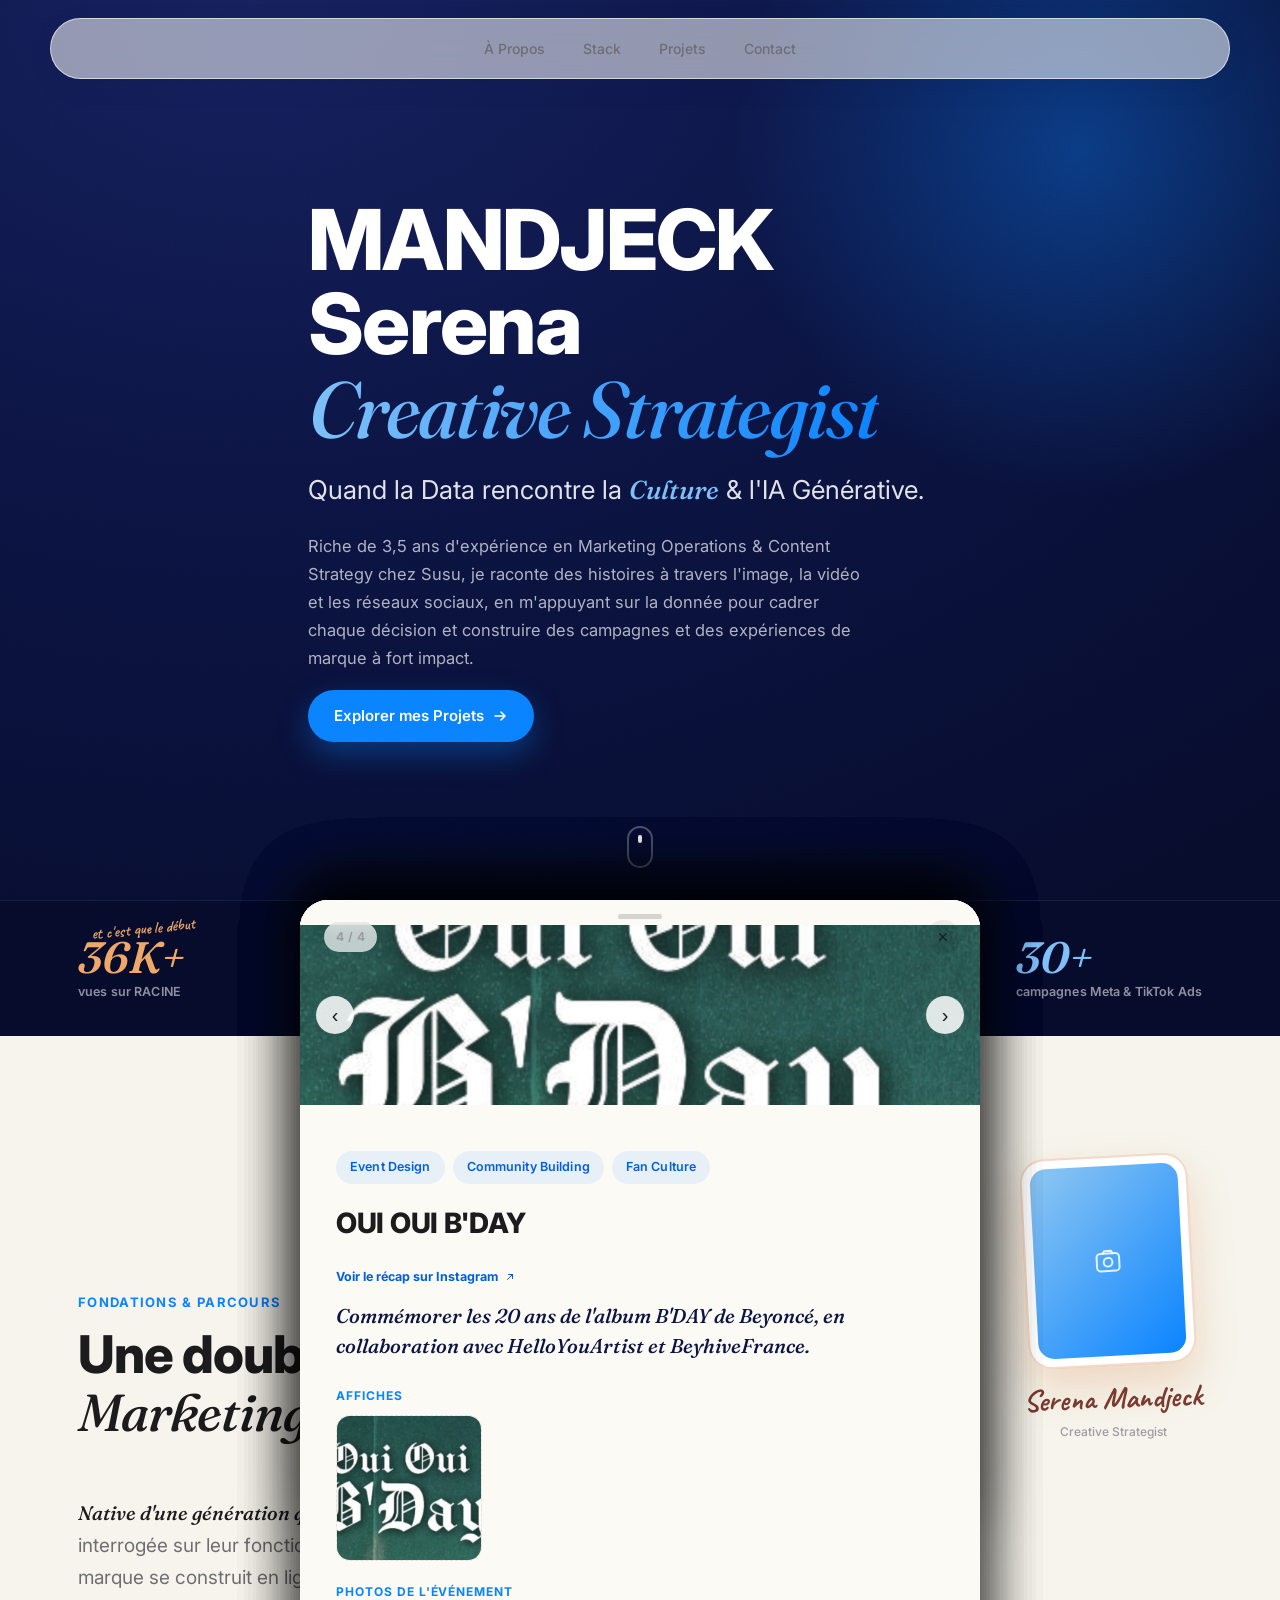
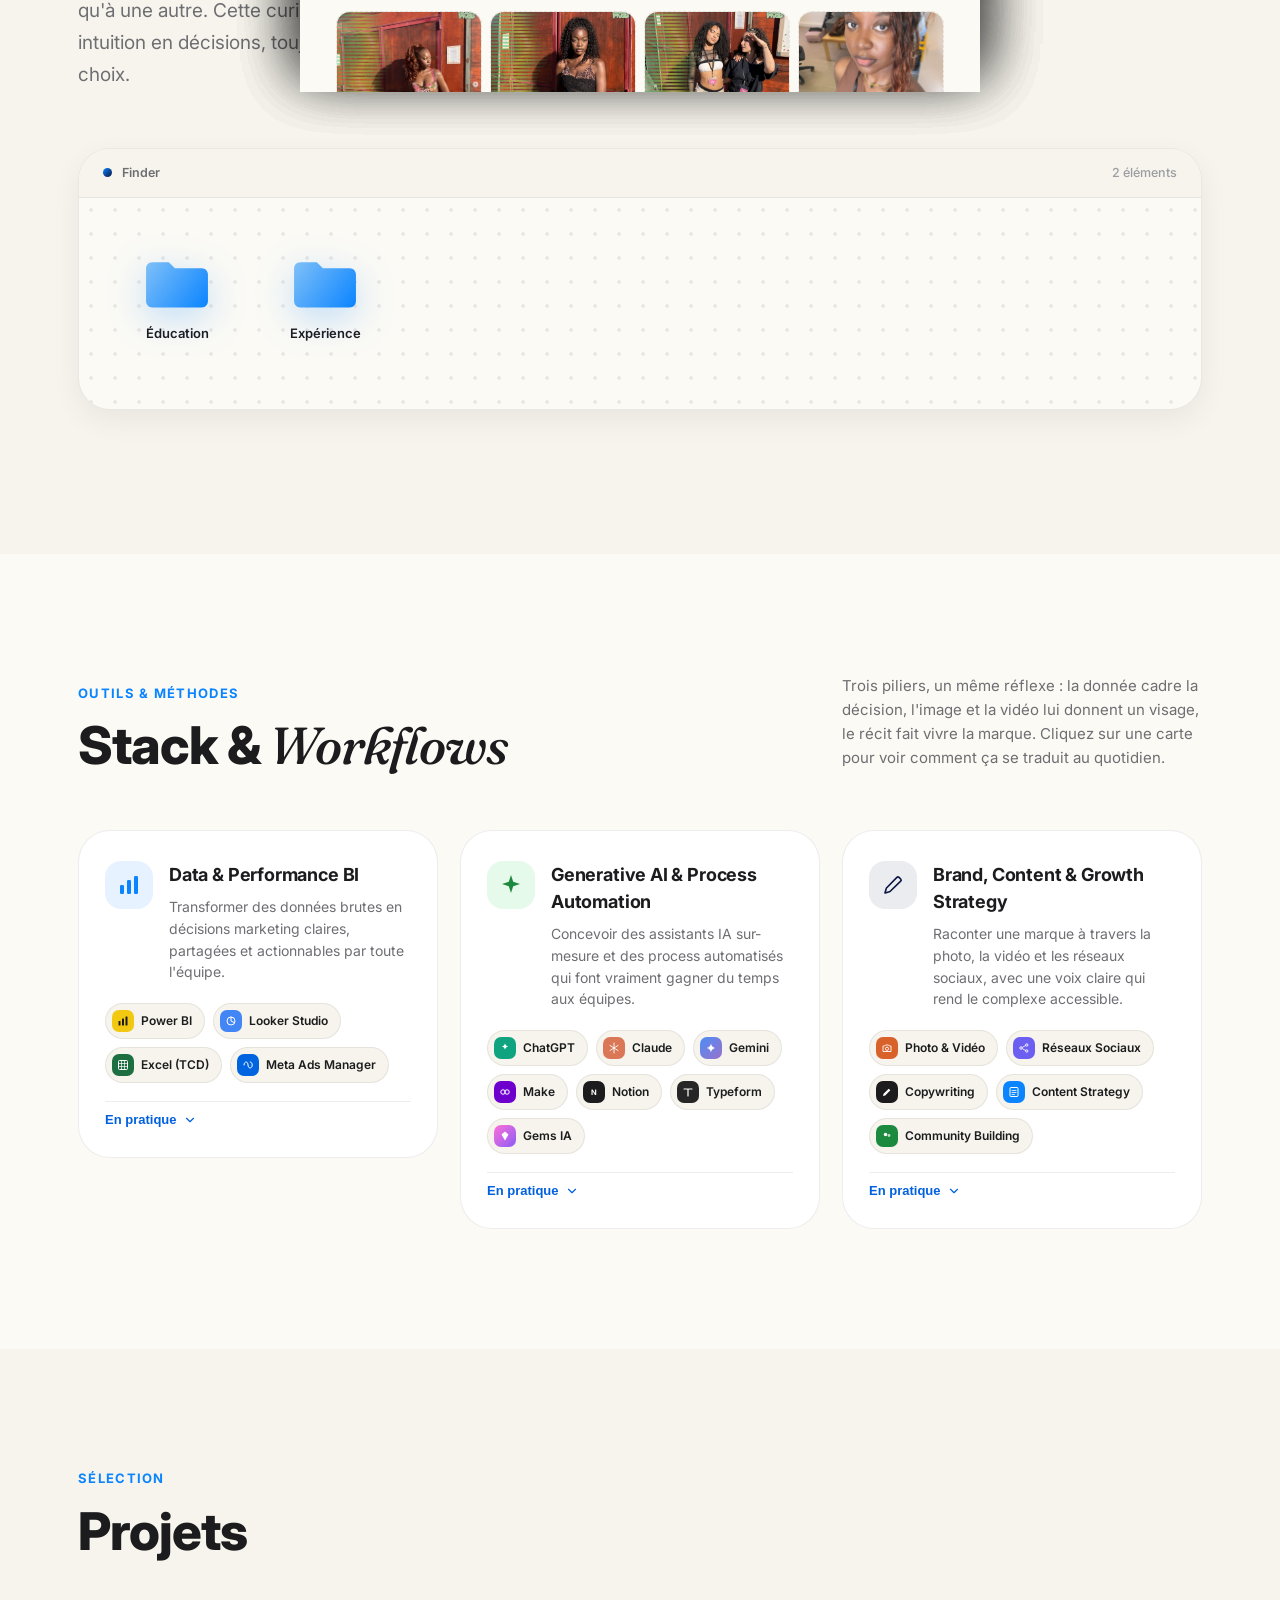
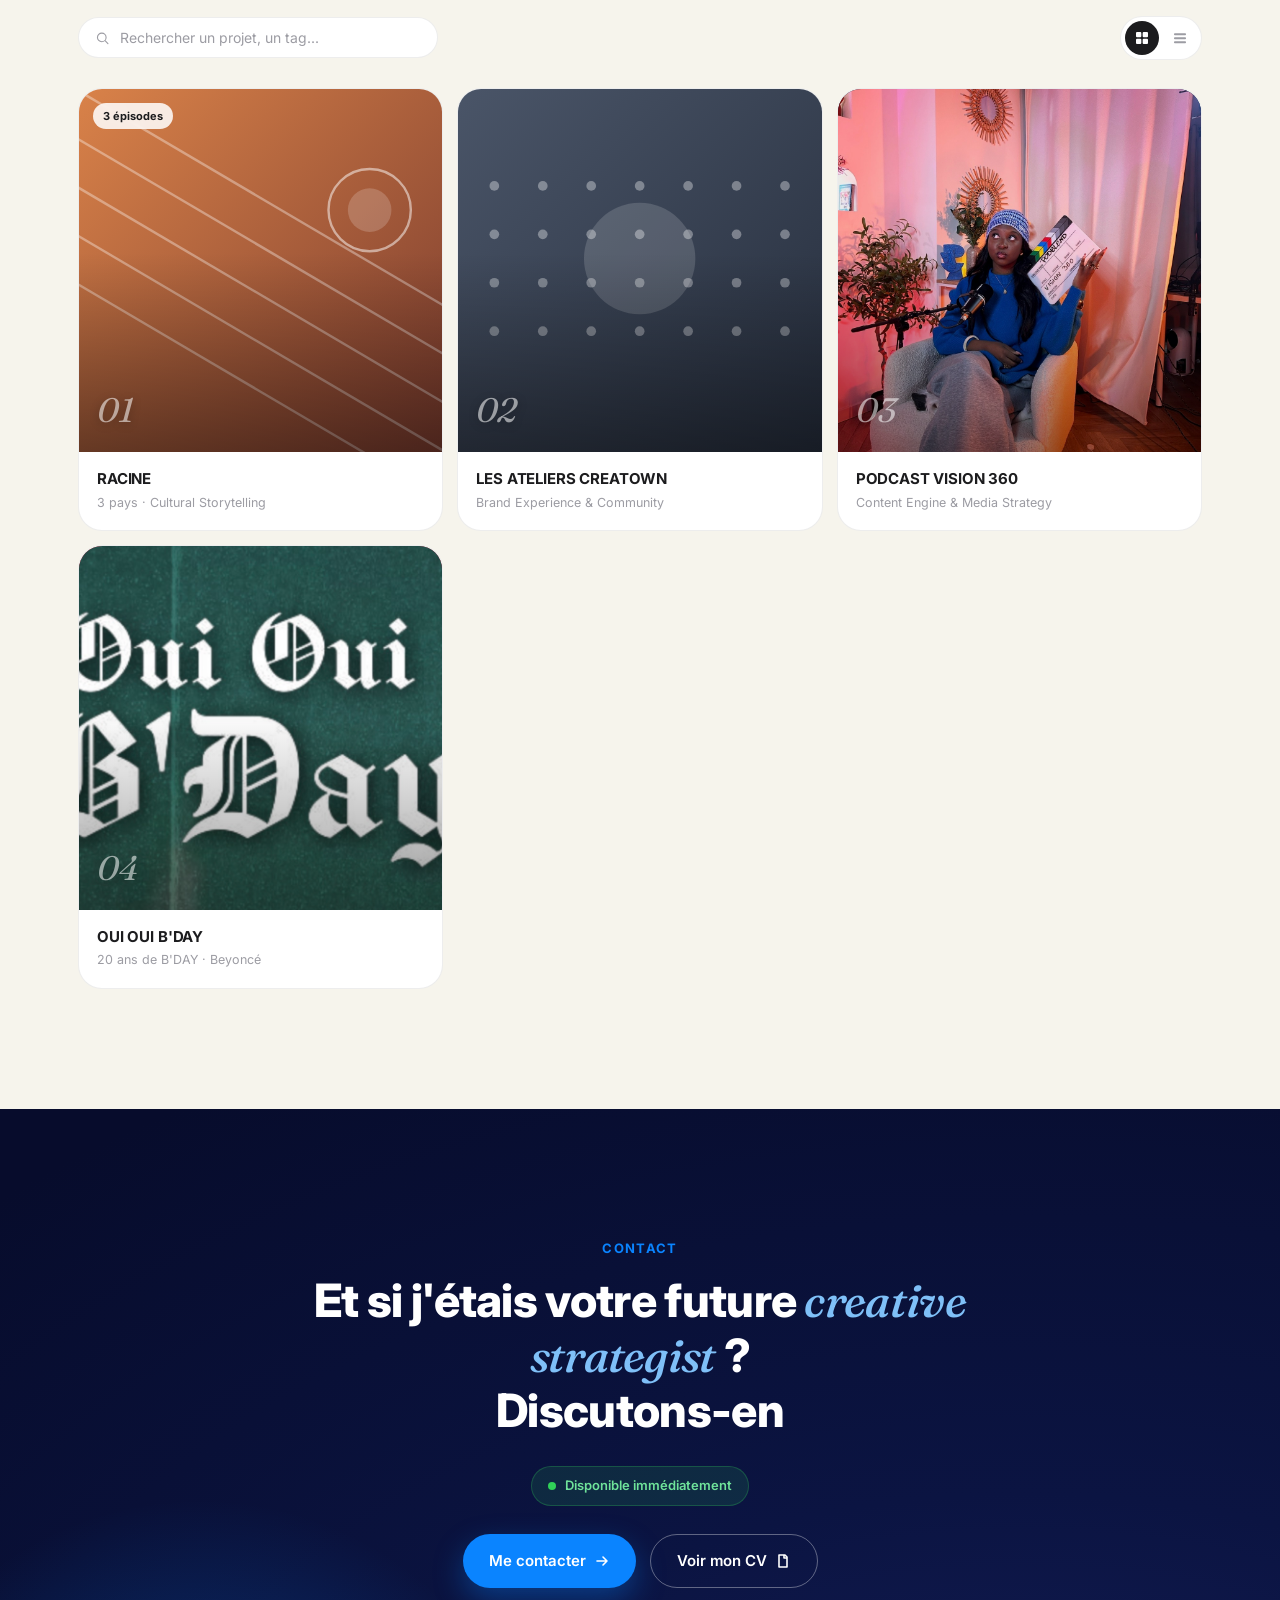
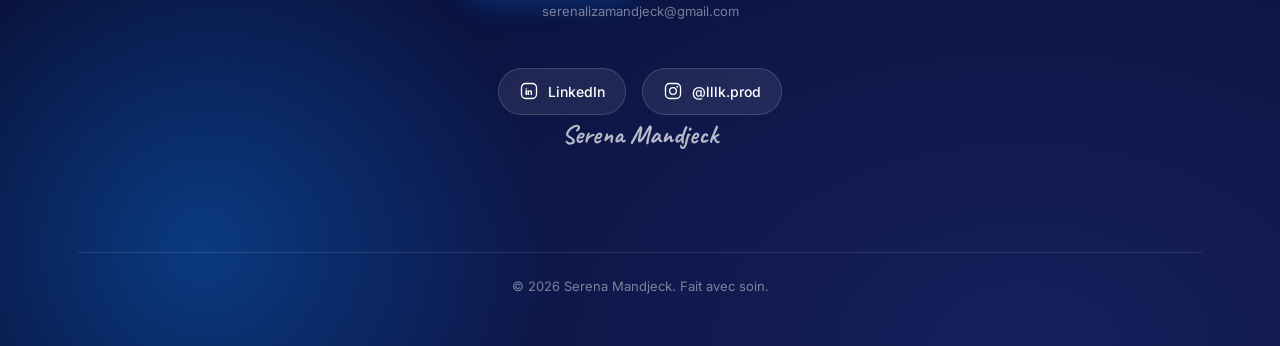
==== index.html @ 6d216f07 "Initial commit: portfolio site (Serena Mandjeck — Creative Strategist)" ====
<!DOCTYPE html>
<html lang="fr">
<head>
<meta charset="UTF-8">
<meta name="viewport" content="width=device-width, initial-scale=1.0">
<title>Serena Mandjeck — Creative Strategist | Portfolio</title>
<meta name="description" content="Serena Mandjeck, Creative Strategist — Where Data Meets Culture &amp; Generative AI. Marketing Operations, Content Strategy, BI &amp; workflows IA.">
<link rel="icon" href="data:image/svg+xml,%3Csvg xmlns='http://www.w3.org/2000/svg' viewBox='0 0 100 100'%3E%3Crect width='100' height='100' rx='28' fill='%230A84FF'/%3E%3Cpath d='M50 22l7 21 21 7-21 7-7 21-7-21-21-7 21-7z' fill='white'/%3E%3C/svg%3E">
<link rel="preconnect" href="https://fonts.googleapis.com">
<link rel="preconnect" href="https://fonts.gstatic.com" crossorigin>
<link href="https://fonts.googleapis.com/css2?family=Fraunces:ital,opsz,wght@0,9..144,400;0,9..144,500;0,9..144,600;1,9..144,400;1,9..144,500&family=Inter:wght@400;500;600;700;800;900&family=Caveat:wght@500;600;700&display=swap" rel="stylesheet">
<link rel="stylesheet" href="css/style.css?v=13">
</head>
<body>

<!-- ================= NAVBAR ================= -->
<header class="navbar" id="navbar">
  <div class="navbar-inner container">
    <nav class="navbar-links" aria-label="Navigation principale">
      <a href="#a-propos" class="nav-link">À Propos</a>
      <a href="#stack" class="nav-link">Stack</a>
      <a href="#projets" class="nav-link">Projets</a>
      <a href="#contact" class="nav-link">Contact</a>
    </nav>
    <button class="navbar-burger" id="navBurger" aria-label="Ouvrir le menu" aria-expanded="false">
      <span></span><span></span><span></span>
    </button>
  </div>
  <nav class="navbar-mobile" id="navMobile" aria-label="Navigation mobile">
    <a href="#a-propos" class="nav-link">À Propos</a>
    <a href="#stack" class="nav-link">Stack</a>
    <a href="#projets" class="nav-link">Projets</a>
    <a href="#contact" class="nav-link">Contact</a>
  </nav>
</header>

<!-- ================= HERO ================= -->
<section class="hero" id="top">
  <div class="hero-glow" aria-hidden="true"></div>
  <div class="hero-noise" aria-hidden="true"></div>

  <div class="container hero-content">
    <h1 class="hero-title reveal">MANDJECK Serena<br><span class="serif-italic">Creative Strategist</span></h1>
    <p class="hero-subheadline reveal">Quand la Data rencontre la <span class="serif-italic">Culture</span> &amp; l'IA Générative.</p>
    <p class="hero-pitch reveal">Riche de 3,5 ans d'expérience en Marketing Operations &amp; Content Strategy chez Susu, je raconte des histoires à travers l'image, la vidéo et les réseaux sociaux, en m'appuyant sur la donnée pour cadrer chaque décision et construire des campagnes et des expériences de marque à fort impact.</p>
    <a href="#projets" class="btn btn-primary reveal">
      Explorer mes Projets
      <svg width="16" height="16" viewBox="0 0 16 16" fill="none"><path d="M3 8h10M9 4l4 4-4 4" stroke="currentColor" stroke-width="1.6" stroke-linecap="round" stroke-linejoin="round"/></svg>
    </a>
  </div>

  <div class="hero-scroll-cue" aria-hidden="true"><span></span></div>
</section>

<!-- ================= CHIFFRES CLÉS ================= -->
<section class="stats-band">
  <div class="container">
    <div class="stats-band-grid">
      <div class="stat-block reveal">
        <span class="stat-block-number stat-culture">36K+</span>
        <span class="stat-block-label">vues sur RACINE</span>
        <span class="stat-annotation">et c'est que le début</span>
      </div>
      <div class="stat-block reveal">
        <span class="stat-block-number stat-data">+1M</span>
        <span class="stat-block-label">impressions générées</span>
      </div>
      <div class="stat-block reveal">
        <span class="stat-block-number stat-culture">3</span>
        <span class="stat-block-label">éditions Creatown</span>
      </div>
      <div class="stat-block reveal">
        <span class="stat-block-number stat-data">30+</span>
        <span class="stat-block-label">campagnes Meta &amp; TikTok Ads</span>
      </div>
    </div>
  </div>
</section>

<!-- ================= À PROPOS ================= -->
<section class="section" id="a-propos">
  <div class="container">
    <div class="about-intro">
      <div class="about-intro-text">
        <p class="section-kicker reveal">Fondations &amp; Parcours</p>
        <h2 class="section-title reveal">Une double culture : <span class="serif-italic">Data Marketing</span> &amp; Direction Créative</h2>
      </div>
      <div class="about-photo reveal">
        <div class="about-photo-frame">
          <div class="about-photo-placeholder">
            <svg width="30" height="30" viewBox="0 0 24 24" fill="none"><rect x="3" y="6" width="18" height="14" rx="3" stroke="currentColor" stroke-width="1.6"/><circle cx="12" cy="13" r="3.5" stroke="currentColor" stroke-width="1.6"/><path d="M8 6l1.2-2h5.6L16 6" stroke="currentColor" stroke-width="1.6" stroke-linecap="round" stroke-linejoin="round"/></svg>
          </div>
          <img src="assets/profil/portrait.jpg" alt="Serena Mandjeck" class="about-photo-img" onerror="this.remove()">
        </div>
        <span class="signature">Serena Mandjeck</span>
        <span class="about-photo-caption">Creative Strategist</span>
      </div>
    </div>

    <div class="genz-statement reveal">
      <p><span class="serif-italic">Native d'une génération qui a grandi avec les réseaux sociaux</span>, je me suis très tôt interrogée sur leur fonctionnement : pourquoi un contenu devient viral, comment une marque se construit en ligne, ce qui fait qu'une audience s'attache à une histoire plutôt qu'à une autre. Cette curiosité est devenue un métier : je transforme aujourd'hui cette intuition en décisions, toujours validées par la donnée pour être sûre de faire le bon choix.</p>
    </div>

    <div class="desktop-panel reveal">
      <div class="desktop-menubar">
        <span class="menubar-dot"></span>
        <span>Finder</span>
        <span class="menubar-meta">2 éléments</span>
      </div>
      <div class="desktop-icons">
        <div class="desktop-icon" data-modal="education" tabindex="0" role="button" aria-label="Ouvrir le dossier Éducation">
          <svg viewBox="0 0 64 52" fill="none" xmlns="http://www.w3.org/2000/svg">
            <path d="M2 10C2 6.68629 4.68629 4 8 4H24L30 10H56C59.3137 10 62 12.6863 62 16V42C62 45.3137 59.3137 48 56 48H8C4.68629 48 2 45.3137 2 42V10Z" fill="url(#folderGradA)"/>
            <defs><linearGradient id="folderGradA" x1="2" y1="4" x2="62" y2="48" gradientUnits="userSpaceOnUse"><stop stop-color="#7FC0F8"/><stop offset="1" stop-color="#0A84FF"/></linearGradient></defs>
          </svg>
          <span class="desktop-icon-label">Éducation</span>
        </div>
        <div class="desktop-icon" data-modal="experience" tabindex="0" role="button" aria-label="Ouvrir le dossier Expérience">
          <svg viewBox="0 0 64 52" fill="none" xmlns="http://www.w3.org/2000/svg">
            <path d="M2 10C2 6.68629 4.68629 4 8 4H24L30 10H56C59.3137 10 62 12.6863 62 16V42C62 45.3137 59.3137 48 56 48H8C4.68629 48 2 45.3137 2 42V10Z" fill="url(#folderGradB)"/>
            <defs><linearGradient id="folderGradB" x1="2" y1="4" x2="62" y2="48" gradientUnits="userSpaceOnUse"><stop stop-color="#7FC0F8"/><stop offset="1" stop-color="#0A84FF"/></linearGradient></defs>
          </svg>
          <span class="desktop-icon-label">Expérience</span>
        </div>
      </div>
    </div>
  </div>
</section>

<!-- ================= STACK ================= -->
<section class="section section-alt" id="stack">
  <div class="container">
    <div class="section-header-split">
      <div>
        <p class="section-kicker reveal">Outils &amp; Méthodes</p>
        <h2 class="section-title reveal" style="margin-bottom:0">Stack &amp; <span class="serif-italic">Workflows</span></h2>
      </div>
      <p class="section-header-note reveal">Trois piliers, un même réflexe : la donnée cadre la décision, l'image et la vidéo lui donnent un visage, le récit fait vivre la marque. Cliquez sur une carte pour voir comment ça se traduit au quotidien.</p>
    </div>

    <div class="stack-grid">
      <article class="stack-card reveal">
        <div class="stack-card-head">
          <div class="stack-icon icon-blue">
            <svg width="24" height="24" viewBox="0 0 24 24" fill="none"><rect x="3" y="12" width="4" height="9" rx="1.2" fill="currentColor"/><rect x="10" y="7" width="4" height="14" rx="1.2" fill="currentColor"/><rect x="17" y="3" width="4" height="18" rx="1.2" fill="currentColor"/></svg>
          </div>
          <div>
            <h3>Data &amp; Performance BI</h3>
            <p>Transformer des données brutes en décisions marketing claires, partagées et actionnables par toute l'équipe.</p>
          </div>
        </div>
        <div class="tool-badges">
          <span class="tool-badge"><span class="tool-icon tool-icon-powerbi"><svg width="12" height="12" viewBox="0 0 24 24" fill="none"><rect x="3" y="12" width="4" height="9" rx="1" fill="currentColor"/><rect x="10" y="7" width="4" height="14" rx="1" fill="currentColor"/><rect x="17" y="3" width="4" height="18" rx="1" fill="currentColor"/></svg></span>Power BI</span>
          <span class="tool-badge"><span class="tool-icon tool-icon-looker"><svg width="12" height="12" viewBox="0 0 24 24" fill="none"><circle cx="12" cy="12" r="8" stroke="currentColor" stroke-width="2"/><path d="M12 4v8l6 3" stroke="currentColor" stroke-width="2" stroke-linecap="round"/></svg></span>Looker Studio</span>
          <span class="tool-badge"><span class="tool-icon tool-icon-excel"><svg width="12" height="12" viewBox="0 0 24 24" fill="none"><rect x="3" y="3" width="18" height="18" rx="2" stroke="currentColor" stroke-width="2"/><path d="M3 9h18M3 15h18M9 3v18M15 3v18" stroke="currentColor" stroke-width="1.4"/></svg></span>Excel (TCD)</span>
          <span class="tool-badge"><span class="tool-icon tool-icon-meta"><svg width="12" height="12" viewBox="0 0 24 24" fill="none"><path d="M4 12c0-4 2.5-6 4.5-6S12 9 12 12s2 6 4 6 4.5-2 4.5-6-2-6-4-6" stroke="currentColor" stroke-width="2" stroke-linecap="round"/></svg></span>Meta Ads Manager</span>
        </div>
        <button class="stack-expand-btn" type="button" aria-expanded="false">
          En pratique
          <svg class="chevron" width="14" height="14" viewBox="0 0 24 24" fill="none"><path d="M6 9l6 6 6-6" stroke="currentColor" stroke-width="2" stroke-linecap="round" stroke-linejoin="round"/></svg>
        </button>
        <div class="stack-more">
          <p>Je relie les résultats des campagnes Meta Ads aux objectifs business, je construis des reportings clairs pour les équipes marketing et direction, et je structure la donnée pour qu'elle reste fiable dans la durée.</p>
        </div>
      </article>

      <article class="stack-card reveal">
        <div class="stack-card-head">
          <div class="stack-icon icon-green">
            <svg width="24" height="24" viewBox="0 0 24 24" fill="none"><path d="M12 2l2.2 6.8L21 11l-6.8 2.2L12 20l-2.2-6.8L3 11l6.8-2.2L12 2z" fill="currentColor"/></svg>
          </div>
          <div>
            <h3>Generative AI &amp; Process Automation</h3>
            <p>Concevoir des assistants IA sur-mesure et des process automatisés qui font vraiment gagner du temps aux équipes.</p>
          </div>
        </div>
        <div class="tool-badges">
          <span class="tool-badge"><span class="tool-icon tool-icon-chatgpt"><svg width="12" height="12" viewBox="0 0 24 24" fill="none"><path d="M12 3l2 4 4 2-4 2-2 4-2-4-4-2 4-2 2-4z" fill="currentColor"/></svg></span>ChatGPT</span>
          <span class="tool-badge"><span class="tool-icon tool-icon-claude"><svg width="12" height="12" viewBox="0 0 24 24" fill="none"><path d="M12 2v20M4 7l16 10M20 7L4 17" stroke="currentColor" stroke-width="1.8" stroke-linecap="round"/></svg></span>Claude</span>
          <span class="tool-badge"><span class="tool-icon tool-icon-gemini"><svg width="12" height="12" viewBox="0 0 24 24" fill="none"><path d="M12 2c0 5.5-4.5 10-10 10 5.5 0 10 4.5 10 10 0-5.5 4.5-10 10-10-5.5 0-10-4.5-10-10z" fill="currentColor"/></svg></span>Gemini</span>
          <span class="tool-badge"><span class="tool-icon tool-icon-make"><svg width="12" height="12" viewBox="0 0 24 24" fill="none"><circle cx="8" cy="12" r="4.5" stroke="currentColor" stroke-width="2"/><circle cx="16" cy="12" r="4.5" stroke="currentColor" stroke-width="2"/></svg></span>Make</span>
          <span class="tool-badge"><span class="tool-icon tool-icon-notion"><svg width="12" height="12" viewBox="0 0 24 24" fill="none"><text x="5" y="17" font-size="15" font-weight="700" fill="currentColor">N</text></svg></span>Notion</span>
          <span class="tool-badge"><span class="tool-icon tool-icon-typeform"><svg width="12" height="12" viewBox="0 0 24 24" fill="none"><path d="M4 6h16M12 6v14" stroke="currentColor" stroke-width="2.4" stroke-linecap="round"/></svg></span>Typeform</span>
          <span class="tool-badge"><span class="tool-icon tool-icon-gems"><svg width="12" height="12" viewBox="0 0 24 24" fill="none"><path d="M12 3l7 6-7 12-7-12 7-6z" fill="currentColor"/></svg></span>Gems IA</span>
        </div>
        <button class="stack-expand-btn" type="button" aria-expanded="false">
          En pratique
          <svg class="chevron" width="14" height="14" viewBox="0 0 24 24" fill="none"><path d="M6 9l6 6 6-6" stroke="currentColor" stroke-width="2" stroke-linecap="round" stroke-linejoin="round"/></svg>
        </button>
        <div class="stack-more">
          <p>Je conçois des assistants IA pensés pour des besoins précis (accélérer la production de contenu, fiabiliser l'analyse), puis j'automatise les workflows qui les entourent pour que ça tienne dans la durée. Je forme aussi les équipes pour que l'IA devienne un réflexe, pas un gadget.</p>
        </div>
      </article>

      <article class="stack-card reveal">
        <div class="stack-card-head">
          <div class="stack-icon icon-navy">
            <svg width="24" height="24" viewBox="0 0 24 24" fill="none"><path d="M4 20l4.5-1.2a1 1 0 00.5-.27L19.7 8.15a1.5 1.5 0 000-2.12l-1.7-1.7a1.5 1.5 0 00-2.12 0L5.47 15a1 1 0 00-.27.5L4 20z" stroke="currentColor" stroke-width="1.6" stroke-linejoin="round"/></svg>
          </div>
          <div>
            <h3>Brand, Content &amp; Growth Strategy</h3>
            <p>Raconter une marque à travers la photo, la vidéo et les réseaux sociaux, avec une voix claire qui rend le complexe accessible.</p>
          </div>
        </div>
        <div class="tool-badges">
          <span class="tool-badge"><span class="tool-icon tool-icon-camera"><svg width="12" height="12" viewBox="0 0 24 24" fill="none"><path d="M4 8h3l2-2h6l2 2h3v11H4V8z" stroke="currentColor" stroke-width="1.8" stroke-linejoin="round"/><circle cx="12" cy="13.5" r="3.2" stroke="currentColor" stroke-width="1.8"/></svg></span>Photo &amp; Vidéo</span>
          <span class="tool-badge"><span class="tool-icon tool-icon-social"><svg width="12" height="12" viewBox="0 0 24 24" fill="none"><circle cx="6" cy="12" r="2.4" stroke="currentColor" stroke-width="1.8"/><circle cx="17.5" cy="6" r="2.4" stroke="currentColor" stroke-width="1.8"/><circle cx="17.5" cy="18" r="2.4" stroke="currentColor" stroke-width="1.8"/><path d="M8.2 10.8L15.3 7.2M8.2 13.2l7.1 3.6" stroke="currentColor" stroke-width="1.6"/></svg></span>Réseaux Sociaux</span>
          <span class="tool-badge"><span class="tool-icon tool-icon-pen"><svg width="12" height="12" viewBox="0 0 24 24" fill="none"><path d="M4 20l4.5-1.2 10.2-10.2-3.3-3.3L5.2 15.5 4 20z" fill="currentColor"/></svg></span>Copywriting</span>
          <span class="tool-badge"><span class="tool-icon tool-icon-doc"><svg width="12" height="12" viewBox="0 0 24 24" fill="none"><rect x="4" y="3" width="16" height="18" rx="2" stroke="currentColor" stroke-width="2"/><path d="M8 9h8M8 13h8M8 17h5" stroke="currentColor" stroke-width="1.6" stroke-linecap="round"/></svg></span>Content Strategy</span>
          <span class="tool-badge"><span class="tool-icon tool-icon-people"><svg width="12" height="12" viewBox="0 0 24 24" fill="none"><circle cx="9" cy="9" r="3.5" fill="currentColor"/><circle cx="16" cy="11" r="2.8" fill="currentColor" opacity="0.7"/></svg></span>Community Building</span>
        </div>
        <button class="stack-expand-btn" type="button" aria-expanded="false">
          En pratique
          <svg class="chevron" width="14" height="14" viewBox="0 0 24 24" fill="none"><path d="M6 9l6 6 6-6" stroke="currentColor" stroke-width="2" stroke-linecap="round" stroke-linejoin="round"/></svg>
        </button>
        <div class="stack-more">
          <p>Je conçois la direction photo et vidéo de mes projets (RACINE, Les Ateliers Creatown, OUI OUI B'DAY), j'écris les contenus qui portent la voix de la marque sur les réseaux sociaux, et je traduis des sujets techniques en messages compréhensibles pour des audiences B2B et B2C, avec toujours l'acquisition en ligne de mire.</p>
        </div>
      </article>
    </div>
  </div>
</section>

<!-- ================= CASE STUDIES ================= -->
<section class="section" id="projets">
  <div class="container">
    <p class="section-kicker reveal">Sélection</p>
    <h2 class="section-title reveal">Projets</h2>

    <div class="photos-toolbar reveal">
      <div class="photos-search">
        <svg width="16" height="16" viewBox="0 0 24 24" fill="none"><circle cx="11" cy="11" r="7" stroke="currentColor" stroke-width="1.8"/><path d="M21 21l-4.3-4.3" stroke="currentColor" stroke-width="1.8" stroke-linecap="round"/></svg>
        <input type="text" id="photosSearch" placeholder="Rechercher un projet, un tag...">
      </div>
      <div class="photos-view-toggle" role="group" aria-label="Affichage">
        <button type="button" class="active" data-view="grid" aria-label="Vue grille">
          <svg width="16" height="16" viewBox="0 0 24 24" fill="none"><rect x="3" y="3" width="8" height="8" rx="1.5" fill="currentColor"/><rect x="13" y="3" width="8" height="8" rx="1.5" fill="currentColor"/><rect x="3" y="13" width="8" height="8" rx="1.5" fill="currentColor"/><rect x="13" y="13" width="8" height="8" rx="1.5" fill="currentColor"/></svg>
        </button>
        <button type="button" data-view="list" aria-label="Vue liste">
          <svg width="16" height="16" viewBox="0 0 24 24" fill="none"><rect x="3" y="5" width="18" height="3" rx="1.2" fill="currentColor"/><rect x="3" y="11" width="18" height="3" rx="1.2" fill="currentColor"/><rect x="3" y="17" width="18" height="3" rx="1.2" fill="currentColor"/></svg>
        </button>
      </div>
    </div>

    <div class="photos-grid" id="photosGrid">

      <article class="photo-tile reveal" data-modal="racine" data-title="RACINE" data-tags="Visual Strategy Cultural Identity Social Media Haïti Jamaïque Sénégal 3 épisodes">
        <div class="photo-tile-cover cover-racine">
          <svg class="cover-pattern" viewBox="0 0 300 200" xmlns="http://www.w3.org/2000/svg">
            <g stroke="rgba(255,255,255,0.35)" stroke-width="2">
              <path d="M-20 20 L320 220"/><path d="M-20 60 L320 260"/><path d="M-20 -20 L320 180"/>
              <path d="M-20 100 L320 300"/><path d="M-20 -60 L320 140"/>
            </g>
            <circle cx="240" cy="50" r="34" fill="none" stroke="rgba(255,255,255,0.5)" stroke-width="2"/>
            <circle cx="240" cy="50" r="18" fill="rgba(255,255,255,0.18)"/>
          </svg>
          <img src="assets/projets/racine/cover.jpg" alt="RACINE — visuel du projet" class="cover-photo" onerror="this.remove()">
          <span class="project-number">01</span>
          <span class="photo-tile-badge">3 épisodes</span>
          <span class="photo-tile-hover"><svg width="20" height="20" viewBox="0 0 24 24" fill="none"><path d="M4 12s3.5-6.5 8-6.5S20 12 20 12s-3.5 6.5-8 6.5S4 12 4 12z" stroke="white" stroke-width="1.6"/><circle cx="12" cy="12" r="2.5" stroke="white" stroke-width="1.6"/></svg></span>
        </div>
        <div class="photo-tile-caption">
          <span class="photo-tile-title">RACINE</span>
          <span class="photo-tile-loc">3 pays · Cultural Storytelling</span>
        </div>
      </article>

      <article class="photo-tile reveal" data-modal="creatown" data-title="LES ATELIERS CREATOWN" data-tags="Event Design Community Building">
        <div class="photo-tile-cover cover-creatown">
          <svg class="cover-pattern" viewBox="0 0 300 200" xmlns="http://www.w3.org/2000/svg">
            <g fill="rgba(255,255,255,0.35)">
              <circle cx="30" cy="30" r="4"/><circle cx="70" cy="30" r="4"/><circle cx="110" cy="30" r="4"/><circle cx="150" cy="30" r="4"/><circle cx="190" cy="30" r="4"/><circle cx="230" cy="30" r="4"/><circle cx="270" cy="30" r="4"/>
              <circle cx="30" cy="70" r="4"/><circle cx="70" cy="70" r="4"/><circle cx="110" cy="70" r="4"/><circle cx="150" cy="70" r="4"/><circle cx="190" cy="70" r="4"/><circle cx="230" cy="70" r="4"/><circle cx="270" cy="70" r="4"/>
              <circle cx="30" cy="110" r="4"/><circle cx="70" cy="110" r="4"/><circle cx="110" cy="110" r="4"/><circle cx="150" cy="110" r="4"/><circle cx="190" cy="110" r="4"/><circle cx="230" cy="110" r="4"/><circle cx="270" cy="110" r="4"/>
              <circle cx="30" cy="150" r="4"/><circle cx="70" cy="150" r="4"/><circle cx="110" cy="150" r="4"/><circle cx="150" cy="150" r="4"/><circle cx="190" cy="150" r="4"/><circle cx="230" cy="150" r="4"/><circle cx="270" cy="150" r="4"/>
            </g>
            <circle cx="150" cy="90" r="46" fill="rgba(255,255,255,0.15)"/>
          </svg>
          <img src="assets/projets/creatown/cover.jpg" alt="LES ATELIERS CREATOWN — visuel du projet" class="cover-photo" onerror="this.remove()">
          <span class="project-number">02</span>
          <span class="photo-tile-hover"><svg width="20" height="20" viewBox="0 0 24 24" fill="none"><path d="M4 12s3.5-6.5 8-6.5S20 12 20 12s-3.5 6.5-8 6.5S4 12 4 12z" stroke="white" stroke-width="1.6"/><circle cx="12" cy="12" r="2.5" stroke="white" stroke-width="1.6"/></svg></span>
        </div>
        <div class="photo-tile-caption">
          <span class="photo-tile-title">LES ATELIERS CREATOWN</span>
          <span class="photo-tile-loc">Brand Experience &amp; Community</span>
        </div>
      </article>

      <article class="photo-tile reveal" data-modal="podcast" data-title="PODCAST VISION 360" data-tags="Media Production Repurposing Editorial">
        <div class="photo-tile-cover cover-podcast">
          <svg class="cover-pattern" viewBox="0 0 300 200" xmlns="http://www.w3.org/2000/svg">
            <g fill="rgba(255,255,255,0.5)">
              <rect x="20" y="90" width="8" height="20" rx="4"/>
              <rect x="36" y="70" width="8" height="60" rx="4"/>
              <rect x="52" y="50" width="8" height="100" rx="4"/>
              <rect x="68" y="80" width="8" height="40" rx="4"/>
              <rect x="84" y="30" width="8" height="140" rx="4"/>
              <rect x="100" y="60" width="8" height="80" rx="4"/>
              <rect x="116" y="90" width="8" height="20" rx="4"/>
              <rect x="132" y="45" width="8" height="110" rx="4"/>
              <rect x="148" y="70" width="8" height="60" rx="4"/>
              <rect x="164" y="30" width="8" height="140" rx="4"/>
              <rect x="180" y="80" width="8" height="40" rx="4"/>
              <rect x="196" y="55" width="8" height="90" rx="4"/>
              <rect x="212" y="90" width="8" height="20" rx="4"/>
              <rect x="228" y="65" width="8" height="70" rx="4"/>
              <rect x="244" y="40" width="8" height="120" rx="4"/>
              <rect x="260" y="85" width="8" height="30" rx="4"/>
            </g>
          </svg>
          <img src="assets/projets/podcast/cover.jpg" alt="PODCAST VISION 360 — visuel du projet" class="cover-photo" onerror="this.remove()">
          <span class="project-number">03</span>
          <span class="photo-tile-hover"><svg width="20" height="20" viewBox="0 0 24 24" fill="none"><path d="M4 12s3.5-6.5 8-6.5S20 12 20 12s-3.5 6.5-8 6.5S4 12 4 12z" stroke="white" stroke-width="1.6"/><circle cx="12" cy="12" r="2.5" stroke="white" stroke-width="1.6"/></svg></span>
        </div>
        <div class="photo-tile-caption">
          <span class="photo-tile-title">PODCAST VISION 360</span>
          <span class="photo-tile-loc">Content Engine &amp; Media Strategy</span>
        </div>
      </article>

      <article class="photo-tile reveal" data-modal="ouiouibday" data-title="OUI OUI B'DAY" data-tags="Event Design Community Building Music Beyoncé Fan Culture">
        <div class="photo-tile-cover cover-ouiouibday">
          <svg class="cover-pattern" viewBox="0 0 300 200" xmlns="http://www.w3.org/2000/svg">
            <circle cx="230" cy="60" r="100" fill="none" stroke="rgba(255,255,255,0.3)" stroke-width="2"/>
            <circle cx="230" cy="60" r="70" fill="none" stroke="rgba(255,255,255,0.35)" stroke-width="2"/>
            <circle cx="230" cy="60" r="40" fill="none" stroke="rgba(255,255,255,0.45)" stroke-width="2"/>
            <circle cx="230" cy="60" r="14" fill="rgba(255,255,255,0.25)"/>
          </svg>
          <img src="assets/projets/ouiouibday/cover.jpg" alt="OUI OUI B'DAY — visuel du projet" class="cover-photo" onerror="this.remove()">
          <span class="project-number">04</span>
          <span class="photo-tile-hover"><svg width="20" height="20" viewBox="0 0 24 24" fill="none"><path d="M4 12s3.5-6.5 8-6.5S20 12 20 12s-3.5 6.5-8 6.5S4 12 4 12z" stroke="white" stroke-width="1.6"/><circle cx="12" cy="12" r="2.5" stroke="white" stroke-width="1.6"/></svg></span>
        </div>
        <div class="photo-tile-caption">
          <span class="photo-tile-title">OUI OUI B'DAY</span>
          <span class="photo-tile-loc">20 ans de B'DAY · Beyoncé</span>
        </div>
      </article>

      <p class="photos-empty" id="photosEmpty">Aucun projet ne correspond à votre recherche.</p>
    </div>
  </div>
</section>

<!-- ================= FOOTER / CONTACT ================= -->
<footer class="footer" id="contact">
  <div class="hero-glow footer-glow" aria-hidden="true"></div>
  <div class="container footer-content">
    <p class="section-kicker reveal">Contact</p>
    <h2 class="footer-title reveal">Et si j'étais votre future <span class="serif-italic">creative strategist</span> ?<br>Discutons-en</h2>

    <div class="availability-badge reveal">
      <span class="pulse-dot"></span>
      Disponible immédiatement
    </div>

    <div class="footer-cta-row reveal">
      <a href="mailto:serenalizamandjeck@gmail.com" class="btn btn-primary">
        Me contacter
        <svg width="16" height="16" viewBox="0 0 16 16" fill="none"><path d="M3 8h10M9 4l4 4-4 4" stroke="currentColor" stroke-width="1.6" stroke-linecap="round" stroke-linejoin="round"/></svg>
      </a>
      <a href="assets/cv/cv-serena-mandjeck.html" target="_blank" rel="noopener" class="btn btn-secondary">
        Voir mon CV
        <svg width="16" height="16" viewBox="0 0 16 16" fill="none"><path d="M4 2h6l2 2v10H4V2z" stroke="currentColor" stroke-width="1.6" stroke-linejoin="round"/><path d="M9 2v3h3" stroke="currentColor" stroke-width="1.6" stroke-linejoin="round"/></svg>
      </a>
    </div>
    <a href="mailto:serenalizamandjeck@gmail.com" class="footer-email-fallback reveal">serenalizamandjeck@gmail.com</a>

    <div class="footer-socials reveal">
      <a href="https://www.linkedin.com/in/mandjeckserenaliza/" target="_blank" rel="noopener" class="social-link" aria-label="LinkedIn">
        <svg width="20" height="20" viewBox="0 0 24 24" fill="none"><rect x="3" y="3" width="18" height="18" rx="5" stroke="currentColor" stroke-width="1.6"/><text x="7" y="16.5" font-size="10.5" font-weight="800" fill="currentColor">in</text></svg>
        LinkedIn
      </a>
      <a href="https://www.instagram.com/lllk.prod" target="_blank" rel="noopener" class="social-link" aria-label="Instagram collectif lllk.prod">
        <svg width="20" height="20" viewBox="0 0 24 24" fill="none"><rect x="3" y="3" width="18" height="18" rx="5" stroke="currentColor" stroke-width="1.6"/><circle cx="12" cy="12" r="4" stroke="currentColor" stroke-width="1.6"/><circle cx="17.2" cy="6.8" r="1.1" fill="currentColor"/></svg>
        @lllk.prod
      </a>
    </div>

    <span class="signature signature-light reveal">Serena Mandjeck</span>

    <div class="footer-bottom">
      <span>© 2026 Serena Mandjeck. Fait avec soin.</span>
    </div>
  </div>
</footer>

<!-- ================= MODALS (iOS Sheets) ================= -->
<div class="sheet-backdrop" id="sheetBackdrop"></div>

<div class="sheet sheet-folder" id="modal-education" role="dialog" aria-modal="true" aria-labelledby="education-title">
  <div class="sheet-handle"></div>
  <button class="sheet-close" data-close-modal aria-label="Fermer">✕</button>
  <div class="sheet-body">
    <h3 id="education-title" class="sr-only-visually">Éducation</h3>
    <div class="finder-card">
      <div class="finder-header">
        <span class="dot dot-red"></span><span class="dot dot-yellow"></span><span class="dot dot-green"></span>
        <span class="finder-title">Éducation.app</span>
      </div>
      <div class="finder-body">
        <div class="timeline-item">
          <div class="timeline-dot"></div>
          <div>
            <div class="timeline-date">2023 — 2025</div>
            <div class="timeline-title">INSEEC MSc &amp; MBA</div>
            <div class="timeline-desc">MSc Marketing &amp; Data</div>
            <div class="badge-row">
              <span class="chip">Stratégie digitale</span>
              <span class="chip">Management de projet digital</span>
              <span class="chip">CRM</span>
              <span class="chip">Data &amp; Marketing Digital</span>
              <span class="chip">Processus de création et design graphique</span>
              <span class="chip">Scoring &amp; Marketing prédictif</span>
              <span class="chip">Ciblage et data marketing</span>
            </div>
          </div>
        </div>
        <div class="timeline-item">
          <div class="timeline-dot"></div>
          <div>
            <div class="timeline-date">2020 — 2023</div>
            <div class="timeline-title">INSEEC Paris</div>
            <div class="timeline-desc">Bachelor Marketing Digital</div>
            <div class="badge-row">
              <span class="chip">Brand Management</span>
              <span class="chip">E-business et Marketing digital</span>
              <span class="chip">Management des réseaux sociaux</span>
              <span class="chip">Inbound Marketing</span>
              <span class="chip">UX Design</span>
            </div>
          </div>
        </div>
      </div>
    </div>
  </div>
</div>

<div class="sheet sheet-folder" id="modal-experience" role="dialog" aria-modal="true" aria-labelledby="experience-title">
  <div class="sheet-handle"></div>
  <button class="sheet-close" data-close-modal aria-label="Fermer">✕</button>
  <div class="sheet-body">
    <h3 id="experience-title" class="sr-only-visually">Expérience</h3>
    <div class="finder-card">
      <div class="finder-header">
        <span class="dot dot-red"></span><span class="dot dot-yellow"></span><span class="dot dot-green"></span>
        <span class="finder-title">Expérience.app</span>
        <a href="assets/cv/cv-serena-mandjeck.pdf" download class="finder-download-link">
          <svg width="12" height="12" viewBox="0 0 24 24" fill="none"><path d="M12 3v12m0 0l-4-4m4 4l4-4M4 19h16" stroke="currentColor" stroke-width="2" stroke-linecap="round" stroke-linejoin="round"/></svg>
          <span>Télécharger mon CV (PDF)</span>
        </a>
      </div>
      <div class="finder-body">

        <div class="timeline-item">
          <div class="timeline-dot dot-accent"></div>
          <div class="timeline-content">
            <div class="timeline-date">2022 — 2025 <span class="chip chip-sm">3 ans</span> <span class="chip chip-ghost">Alternance</span></div>
            <div class="timeline-company-row">
              <span class="company-logo company-logo-susu">
                <img src="assets/entreprises/susu-logo.png" alt="Susu" onerror="this.remove()">
                <span class="company-logo-fallback">S</span>
              </span>
              <div class="timeline-title"><a href="https://www.susu.fr" target="_blank" rel="noopener" class="timeline-title-link">SUSU</a></div>
            </div>
            <div class="timeline-desc">Marketing Operations &amp; Content Strategy</div>
            <p class="company-blurb">Healthtech qui permet à la diaspora de prendre soin de ses proches malgré la distance.</p>
            <ul class="mission-list">
              <li>Pilotage d'une trentaine de campagnes Meta Ads</li>
              <li>Segmentation de la base de données</li>
              <li>Pilotage des campagnes emailing</li>
              <li>Création de contenu pour les plateformes sociales (Instagram, TikTok, Facebook, LinkedIn)</li>
              <li>Création de publicités vidéo pour la génération de leads (Meta)</li>
              <li>Mise en place d'une dizaine de workflows d'automatisation No-Code (Make, Notion, Typeform)</li>
              <li>Production à l'avance d'une trentaine de posts pour le contenu owned, générant plus d'1M d'impressions</li>
            </ul>
            <p class="mission-bilan"><strong>Bilan de mission :</strong> une chaîne de valeur marketing structurée de bout en bout, pensée pour que la donnée éclaire chaque décision de contenu.</p>
          </div>
        </div>

        <div class="timeline-item">
          <div class="timeline-dot dot-accent"></div>
          <div class="timeline-content">
            <div class="timeline-date">Sept 2025 — Mars 2026 <span class="chip chip-sm">6 mois</span> <span class="chip chip-ghost">CDD</span></div>
            <div class="timeline-company-row">
              <span class="company-logo company-logo-susu">
                <img src="assets/entreprises/susu-logo.png" alt="Susu" onerror="this.remove()">
                <span class="company-logo-fallback">S</span>
              </span>
              <div class="timeline-title"><a href="https://www.susu.fr" target="_blank" rel="noopener" class="timeline-title-link">SUSU</a></div>
            </div>
            <div class="timeline-desc">Marketing Operations &amp; IA</div>
            <ul class="mission-list">
              <li>Structuration des workflows d'automatisation autour des outils IA, pour qu'ils s'intègrent au quotidien</li>
              <li>Formation des équipes à l'IA générative, pour en faire un réflexe plutôt qu'une nouveauté</li>
            </ul>
            <p class="mission-bilan"><strong>Bilan de mission :</strong> plusieurs mois d'avance pris sur la rédaction d'articles et la création de posts sociaux, grâce à l'IA générative transformée en avantage opérationnel concret.</p>
          </div>
        </div>

        <div class="timeline-item">
          <div class="timeline-dot dot-lllk"></div>
          <div class="timeline-content">
            <div class="timeline-date">En parallèle <span class="chip chip-purple">Collectif créatif</span></div>
            <div class="timeline-company-row">
              <span class="company-logo company-logo-lllk">
                <img src="assets/entreprises/lllk-prod-logo.png" alt="lllk.prod" onerror="this.remove()">
                <span class="company-logo-fallback">L</span>
              </span>
              <div class="timeline-title">LLLK.PROD</div>
            </div>
            <div class="timeline-desc">Creative Strategist</div>
            <p class="company-blurb">Jeune agence créative qui rend les événements créatifs accessibles et rassemble les personnes créatives, quel que soit le budget de chacun.</p>
            <ul class="mission-list">
              <li>Conception et pilotage de 3 éditions des Ateliers Creatown (une 4ᵉ en préparation), réunissant en moyenne une cinquantaine de participants</li>
              <li>Définition de la stratégie de contenu et de la ligne éditoriale du collectif</li>
              <li>Création de contenu autour des événements (stories, vlogs, photos) pour prolonger l'expérience sur les réseaux</li>
              <li>Production de contenu créatif pour OUI OUI B'DAY (festival), à paraître en septembre 2026</li>
            </ul>
            <p class="mission-bilan"><strong>Bilan de mission :</strong> un rôle stratégique dans la structuration créative d'un collectif en pleine croissance, avec déjà 3 éditions des Ateliers Creatown à son actif.</p>
          </div>
        </div>

        <div class="badge-total">
          <span class="pulse-dot"></span>
          3,5 ans d'expérience cumulée
        </div>
      </div>
    </div>
  </div>
</div>

<div class="sheet" id="modal-racine" role="dialog" aria-modal="true" aria-labelledby="racine-title">
  <div class="sheet-handle"></div>
  <button class="sheet-close" data-close-modal aria-label="Fermer">✕</button>
  <span class="sheet-counter">1 / 4</span>
  <div class="sheet-cover cover-racine">
    <svg class="cover-pattern" viewBox="0 0 300 200" xmlns="http://www.w3.org/2000/svg">
      <g stroke="rgba(255,255,255,0.35)" stroke-width="2">
        <path d="M-20 20 L320 220"/><path d="M-20 60 L320 260"/><path d="M-20 -20 L320 180"/>
      </g>
      <circle cx="240" cy="50" r="34" fill="none" stroke="rgba(255,255,255,0.5)" stroke-width="2"/>
    </svg>
    <img src="assets/projets/racine/cover.jpg" alt="RACINE — visuel du projet" class="cover-photo" onerror="this.remove()">
    <button class="sheet-nav sheet-nav-prev" data-nav="-1" aria-label="Projet précédent">‹</button>
    <button class="sheet-nav sheet-nav-next" data-nav="1" aria-label="Projet suivant">›</button>
  </div>
  <div class="sheet-body">
    <div class="badge-row">
      <span class="chip">Visual Strategy</span>
      <span class="chip">Cultural Identity</span>
      <span class="chip">Social Media</span>
    </div>
    <h3 id="racine-title">RACINE</h3>
    <p class="sheet-lead serif-italic">Célébrer l'héritage culturel à travers une série visuelle contemporaine, racontée en trois épisodes : trois pays, trois identités.</p>

    <div class="episode-tabs" role="tablist" aria-label="Épisodes RACINE">
      <button class="episode-tab active" type="button" data-episode="1" role="tab" aria-selected="true">
        Épisode 01
        <span>Haïti</span>
      </button>
      <button class="episode-tab" type="button" data-episode="2" role="tab" aria-selected="false">
        Épisode 02
        <span>Jamaïque</span>
      </button>
      <button class="episode-tab" type="button" data-episode="3" role="tab" aria-selected="false">
        Épisode 03
        <span>Sénégal</span>
      </button>
    </div>

    <div class="episode-panel active" data-episode-panel="1" role="tabpanel">
      <p class="episode-intro">Premier chapitre : célébrer l'héritage culturel et l'histoire d'Haïti à travers une série visuelle contemporaine et hautement narrative.</p>
      <div class="gallery-block">
        <h4>Rendu final</h4>
        <div class="gallery-grid">
          <div class="gallery-slot"><svg class="gallery-placeholder-icon" width="18" height="18" viewBox="0 0 24 24" fill="none"><rect x="3" y="5" width="18" height="14" rx="2" stroke="currentColor" stroke-width="1.5"/><circle cx="8.5" cy="10" r="1.5" fill="currentColor"/><path d="M21 15l-5-5-4 4-3-3-6 6" stroke="currentColor" stroke-width="1.5"/></svg><img src="assets/projets/racine/episode-1/rendu/1.jpg" alt="" onerror="this.remove()"></div>
        </div>
      </div>
    </div>

    <div class="episode-panel" data-episode-panel="2" role="tabpanel" hidden>
      <p class="episode-intro">Deuxième chapitre : prolonger l'exploration de l'héritage culturel de la diaspora à travers l'histoire et les traditions de la Jamaïque.</p>
      <div class="gallery-block">
        <h4>Rendu final</h4>
        <div class="gallery-grid">
          <div class="gallery-slot"><svg class="gallery-placeholder-icon" width="18" height="18" viewBox="0 0 24 24" fill="none"><rect x="3" y="5" width="18" height="14" rx="2" stroke="currentColor" stroke-width="1.5"/><circle cx="8.5" cy="10" r="1.5" fill="currentColor"/><path d="M21 15l-5-5-4 4-3-3-6 6" stroke="currentColor" stroke-width="1.5"/></svg><img src="assets/projets/racine/episode-2/rendu/1.jpg" alt="" onerror="this.remove()"></div>
        </div>
      </div>
    </div>

    <div class="episode-panel" data-episode-panel="3" role="tabpanel" hidden>
      <p class="episode-intro">Troisième chapitre : célébrer l'héritage culturel et l'histoire du Sénégal à travers une série visuelle contemporaine et hautement narrative.</p>
      <div class="episode-links">
        <a href="https://www.instagram.com/p/DZVWNZ_gBuR/?img_index=1" target="_blank" rel="noopener" class="sheet-external-link">
          Voir la photo sur Instagram
          <svg width="12" height="12" viewBox="0 0 24 24" fill="none"><path d="M7 17L17 7M17 7H9M17 7v8" stroke="currentColor" stroke-width="2" stroke-linecap="round" stroke-linejoin="round"/></svg>
        </a>
        <a href="https://www.instagram.com/p/DZQHuV1sB66/" target="_blank" rel="noopener" class="sheet-external-link">
          Voir la vidéo sur Instagram
          <svg width="12" height="12" viewBox="0 0 24 24" fill="none"><path d="M7 17L17 7M17 7H9M17 7v8" stroke="currentColor" stroke-width="2" stroke-linecap="round" stroke-linejoin="round"/></svg>
        </a>
      </div>
      <div class="stat-row">
        <div class="stat-item"><span class="stat-number">36K+</span><span class="stat-label">vues Instagram sur la dernière publication</span></div>
      </div>
      <div class="gallery-block">
        <h4>Rendu final</h4>
        <div class="gallery-grid">
          <div class="gallery-slot"><svg class="gallery-placeholder-icon" width="18" height="18" viewBox="0 0 24 24" fill="none"><rect x="3" y="5" width="18" height="14" rx="2" stroke="currentColor" stroke-width="1.5"/><circle cx="8.5" cy="10" r="1.5" fill="currentColor"/><path d="M21 15l-5-5-4 4-3-3-6 6" stroke="currentColor" stroke-width="1.5"/></svg><img src="assets/projets/racine/episode-3/rendu/1.jpg" alt="" onerror="this.remove()"></div>
          <div class="gallery-slot"><svg class="gallery-placeholder-icon" width="18" height="18" viewBox="0 0 24 24" fill="none"><rect x="3" y="5" width="18" height="14" rx="2" stroke="currentColor" stroke-width="1.5"/><circle cx="8.5" cy="10" r="1.5" fill="currentColor"/><path d="M21 15l-5-5-4 4-3-3-6 6" stroke="currentColor" stroke-width="1.5"/></svg><img src="assets/projets/racine/episode-3/rendu/2.jpg" alt="" onerror="this.remove()"></div>
        </div>
      </div>
    </div>

    <div class="sheet-section">
      <h4>Approche</h4>
      <p>Direction artistique pensée comme un pont entre patrimoine et modernité : palette de couleurs inspirée des textiles et paysages locaux, direction photo narrative et grille éditoriale pensée pour le format social-first, reconduite sur les trois épisodes.</p>
    </div>
    <div class="sheet-section">
      <h4>Rôle</h4>
      <p>Stratégie visuelle, cadrage éditorial et pilotage de la production de contenu, du concept à la diffusion, sur chacun des trois épisodes.</p>
    </div>
    <div class="sheet-section">
      <h4>Impact</h4>
      <p>Une identité visuelle cohérente qui valorise la richesse culturelle de chaque pays auprès d'une audience contemporaine et connectée.</p>
    </div>
  </div>
</div>

<div class="sheet" id="modal-creatown" role="dialog" aria-modal="true" aria-labelledby="creatown-title">
  <div class="sheet-handle"></div>
  <button class="sheet-close" data-close-modal aria-label="Fermer">✕</button>
  <span class="sheet-counter">2 / 4</span>
  <div class="sheet-cover cover-creatown">
    <svg class="cover-pattern" viewBox="0 0 300 200" xmlns="http://www.w3.org/2000/svg">
      <g fill="rgba(255,255,255,0.35)">
        <circle cx="30" cy="30" r="4"/><circle cx="70" cy="30" r="4"/><circle cx="110" cy="30" r="4"/><circle cx="150" cy="30" r="4"/><circle cx="190" cy="30" r="4"/><circle cx="230" cy="30" r="4"/><circle cx="270" cy="30" r="4"/>
        <circle cx="30" cy="70" r="4"/><circle cx="70" cy="70" r="4"/><circle cx="110" cy="70" r="4"/><circle cx="150" cy="70" r="4"/><circle cx="190" cy="70" r="4"/><circle cx="230" cy="70" r="4"/><circle cx="270" cy="70" r="4"/>
      </g>
      <circle cx="150" cy="90" r="46" fill="rgba(255,255,255,0.15)"/>
    </svg>
    <img src="assets/projets/creatown/cover.jpg" alt="LES ATELIERS CREATOWN — visuel du projet" class="cover-photo" onerror="this.remove()">
    <button class="sheet-nav sheet-nav-prev" data-nav="-1" aria-label="Projet précédent">‹</button>
    <button class="sheet-nav sheet-nav-next" data-nav="1" aria-label="Projet suivant">›</button>
  </div>
  <div class="sheet-body">
    <div class="badge-row">
      <span class="chip">Event Design</span>
      <span class="chip">Community Building</span>
    </div>
    <h3 id="creatown-title">LES ATELIERS CREATOWN</h3>
    <div class="episode-links">
      <a href="https://www.instagram.com/stories/highlights/18087765802871971/" target="_blank" rel="noopener" class="sheet-external-link">
        Voir le highlight sur Instagram
        <svg width="12" height="12" viewBox="0 0 24 24" fill="none"><path d="M7 17L17 7M17 7H9M17 7v8" stroke="currentColor" stroke-width="2" stroke-linecap="round" stroke-linejoin="round"/></svg>
      </a>
      <a href="https://www.instagram.com/reel/DVJnyeqDHuY/" target="_blank" rel="noopener" class="sheet-external-link">
        Voir la vidéo (édition 3) sur Instagram
        <svg width="12" height="12" viewBox="0 0 24 24" fill="none"><path d="M7 17L17 7M17 7H9M17 7v8" stroke="currentColor" stroke-width="2" stroke-linecap="round" stroke-linejoin="round"/></svg>
      </a>
    </div>
    <p class="sheet-lead serif-italic">Démocratiser la création artistique dans un cadre immersif et urbain conçu pour stimuler l'engagement communautaire.</p>

    <div class="stat-row">
      <div class="stat-item"><span class="stat-number">3</span><span class="stat-label">éditions réalisées</span></div>
      <div class="stat-item"><span class="stat-number">~50</span><span class="stat-label">participants en moyenne</span></div>
      <div class="stat-item"><span class="stat-number">4ᵉ</span><span class="stat-label">édition en préparation</span></div>
    </div>

    <div class="gallery-block">
      <h4>Affiches</h4>
      <div class="gallery-grid">
        <div class="gallery-slot"><svg class="gallery-placeholder-icon" width="18" height="18" viewBox="0 0 24 24" fill="none"><rect x="3" y="5" width="18" height="14" rx="2" stroke="currentColor" stroke-width="1.5"/><circle cx="8.5" cy="10" r="1.5" fill="currentColor"/><path d="M21 15l-5-5-4 4-3-3-6 6" stroke="currentColor" stroke-width="1.5"/></svg><img src="assets/projets/creatown/affiches/1.png" alt="" onerror="this.remove()"></div>
      </div>
    </div>
    <div class="gallery-block">
      <h4>Photos de l'événement</h4>
      <div class="gallery-grid">
        <div class="gallery-slot"><svg class="gallery-placeholder-icon" width="18" height="18" viewBox="0 0 24 24" fill="none"><rect x="3" y="5" width="18" height="14" rx="2" stroke="currentColor" stroke-width="1.5"/><circle cx="8.5" cy="10" r="1.5" fill="currentColor"/><path d="M21 15l-5-5-4 4-3-3-6 6" stroke="currentColor" stroke-width="1.5"/></svg><img src="assets/projets/creatown/evenement/1.jpg" alt="" onerror="this.remove()"></div>
        <div class="gallery-slot"><svg class="gallery-placeholder-icon" width="18" height="18" viewBox="0 0 24 24" fill="none"><rect x="3" y="5" width="18" height="14" rx="2" stroke="currentColor" stroke-width="1.5"/><circle cx="8.5" cy="10" r="1.5" fill="currentColor"/><path d="M21 15l-5-5-4 4-3-3-6 6" stroke="currentColor" stroke-width="1.5"/></svg><img src="assets/projets/creatown/evenement/2.jpg" alt="" onerror="this.remove()"></div>
      </div>
    </div>

    <div class="sheet-section">
      <h4>Approche</h4>
      <p>Conception d'une expérience de marque physique où chaque atelier devient un moment partageable : scénographie urbaine, parcours pensé pour la captation photo/vidéo et animation communautaire en temps réel.</p>
    </div>
    <div class="sheet-section">
      <h4>Rôle</h4>
      <p>Conception de l'expérience événementielle, stratégie de community building et activation du contenu généré par les participants.</p>
    </div>
    <div class="sheet-section">
      <h4>Impact</h4>
      <p>3 éditions déjà réalisées, réunissant en moyenne une cinquantaine de participants, et une 4ᵉ en préparation : la preuve d'un format qui trouve son public.</p>
    </div>
  </div>
</div>

<div class="sheet" id="modal-podcast" role="dialog" aria-modal="true" aria-labelledby="podcast-title">
  <div class="sheet-handle"></div>
  <button class="sheet-close" data-close-modal aria-label="Fermer">✕</button>
  <span class="sheet-counter">3 / 4</span>
  <div class="sheet-cover cover-podcast">
    <svg class="cover-pattern" viewBox="0 0 300 200" xmlns="http://www.w3.org/2000/svg">
      <g fill="rgba(255,255,255,0.5)">
        <rect x="20" y="90" width="8" height="20" rx="4"/><rect x="36" y="70" width="8" height="60" rx="4"/>
        <rect x="52" y="50" width="8" height="100" rx="4"/><rect x="68" y="80" width="8" height="40" rx="4"/>
        <rect x="84" y="30" width="8" height="140" rx="4"/><rect x="100" y="60" width="8" height="80" rx="4"/>
      </g>
    </svg>
    <img src="assets/projets/podcast/cover.jpg" alt="PODCAST VISION 360 — visuel du projet" class="cover-photo" onerror="this.remove()">
    <button class="sheet-nav sheet-nav-prev" data-nav="-1" aria-label="Projet précédent">‹</button>
    <button class="sheet-nav sheet-nav-next" data-nav="1" aria-label="Projet suivant">›</button>
  </div>
  <div class="sheet-body">
    <div class="badge-row">
      <span class="chip">Media Production</span>
      <span class="chip">Repurposing</span>
      <span class="chip">Editorial</span>
    </div>
    <h3 id="podcast-title">PODCAST VISION 360</h3>
    <a href="https://www.instagram.com/reel/DUyhBeHE_lE/?utm_source=ig_web_copy_link&amp;igsh=MzRlODBiNWFlZA==" target="_blank" rel="noopener" class="sheet-external-link">
      Voir l'annonce sur Instagram
      <svg width="12" height="12" viewBox="0 0 24 24" fill="none"><path d="M7 17L17 7M17 7H9M17 7v8" stroke="currentColor" stroke-width="2" stroke-linecap="round" stroke-linejoin="round"/></svg>
    </a>
    <p class="sheet-lead serif-italic">Révéler l'envers du décor de la scène créative parisienne via un écosystème média multi-format (Long-form ➔ Short-form).</p>

    <span class="status-note">
      <span class="pulse-dot"></span>
      1er épisode disponible, la suite du programme est en préparation
    </span>

    <div class="gallery-block">
      <h4>Coulisses (BTS)</h4>
      <div class="gallery-grid">
        <div class="gallery-slot"><svg class="gallery-placeholder-icon" width="18" height="18" viewBox="0 0 24 24" fill="none"><rect x="3" y="5" width="18" height="14" rx="2" stroke="currentColor" stroke-width="1.5"/><circle cx="8.5" cy="10" r="1.5" fill="currentColor"/><path d="M21 15l-5-5-4 4-3-3-6 6" stroke="currentColor" stroke-width="1.5"/></svg><img src="assets/projets/podcast/bts/1.jpg" alt="" onerror="this.remove()"></div>
        <div class="gallery-slot"><svg class="gallery-placeholder-icon" width="18" height="18" viewBox="0 0 24 24" fill="none"><rect x="3" y="5" width="18" height="14" rx="2" stroke="currentColor" stroke-width="1.5"/><circle cx="8.5" cy="10" r="1.5" fill="currentColor"/><path d="M21 15l-5-5-4 4-3-3-6 6" stroke="currentColor" stroke-width="1.5"/></svg><img src="assets/projets/podcast/bts/2.jpg" alt="" onerror="this.remove()"></div>
      </div>
    </div>

    <div class="sheet-section">
      <h4>Approche</h4>
      <p>Construction d'un moteur éditorial pensé pour la démultiplication : tournages long-format repensés en une cascade de formats courts adaptés à chaque plateforme, calendrier de repurposing et ligne éditoriale cohérente.</p>
    </div>
    <div class="sheet-section">
      <h4>Rôle</h4>
      <p>Stratégie de contenu, structuration de la chaîne de production média et pilotage éditorial du repurposing multi-format.</p>
    </div>
    <div class="sheet-section">
      <h4>Impact</h4>
      <p>Un premier épisode qui pose les bases d'un écosystème média pensé pour durer, avec une ligne éditoriale et un moteur de repurposing déjà prêts pour la suite du programme.</p>
    </div>
  </div>
</div>

<div class="sheet" id="modal-ouiouibday" role="dialog" aria-modal="true" aria-labelledby="ouiouibday-title">
  <div class="sheet-handle"></div>
  <button class="sheet-close" data-close-modal aria-label="Fermer">✕</button>
  <span class="sheet-counter">4 / 4</span>
  <div class="sheet-cover cover-ouiouibday">
    <svg class="cover-pattern" viewBox="0 0 300 200" xmlns="http://www.w3.org/2000/svg">
      <circle cx="230" cy="60" r="100" fill="none" stroke="rgba(255,255,255,0.3)" stroke-width="2"/>
      <circle cx="230" cy="60" r="70" fill="none" stroke="rgba(255,255,255,0.35)" stroke-width="2"/>
      <circle cx="230" cy="60" r="40" fill="none" stroke="rgba(255,255,255,0.45)" stroke-width="2"/>
      <circle cx="230" cy="60" r="14" fill="rgba(255,255,255,0.25)"/>
    </svg>
    <img src="assets/projets/ouiouibday/cover.jpg" alt="OUI OUI B'DAY — visuel du projet" class="cover-photo" onerror="this.remove()">
    <button class="sheet-nav sheet-nav-prev" data-nav="-1" aria-label="Projet précédent">‹</button>
    <button class="sheet-nav sheet-nav-next" data-nav="1" aria-label="Projet suivant">›</button>
  </div>
  <div class="sheet-body">
    <div class="badge-row">
      <span class="chip">Event Design</span>
      <span class="chip">Community Building</span>
      <span class="chip">Fan Culture</span>
    </div>
    <h3 id="ouiouibday-title">OUI OUI B'DAY</h3>
    <a href="https://www.instagram.com/p/DZuSopBgFzJ/?utm_source=ig_web_copy_link&amp;igsh=MzRlODBiNWFlZA==" target="_blank" rel="noopener" class="sheet-external-link">
      Voir le récap sur Instagram
      <svg width="12" height="12" viewBox="0 0 24 24" fill="none"><path d="M7 17L17 7M17 7H9M17 7v8" stroke="currentColor" stroke-width="2" stroke-linecap="round" stroke-linejoin="round"/></svg>
    </a>
    <p class="sheet-lead serif-italic">Commémorer les 20 ans de l'album B'DAY de Beyoncé, en collaboration avec HelloYouArtist et BeyhiveFrance.</p>

    <div class="gallery-block">
      <h4>Affiches</h4>
      <div class="gallery-grid">
        <div class="gallery-slot"><svg class="gallery-placeholder-icon" width="18" height="18" viewBox="0 0 24 24" fill="none"><rect x="3" y="5" width="18" height="14" rx="2" stroke="currentColor" stroke-width="1.5"/><circle cx="8.5" cy="10" r="1.5" fill="currentColor"/><path d="M21 15l-5-5-4 4-3-3-6 6" stroke="currentColor" stroke-width="1.5"/></svg><img src="assets/projets/ouiouibday/affiches/1.jpg" alt="" onerror="this.remove()"></div>
      </div>
    </div>
    <div class="gallery-block">
      <h4>Photos de l'événement</h4>
      <div class="gallery-grid">
        <div class="gallery-slot"><svg class="gallery-placeholder-icon" width="18" height="18" viewBox="0 0 24 24" fill="none"><rect x="3" y="5" width="18" height="14" rx="2" stroke="currentColor" stroke-width="1.5"/><circle cx="8.5" cy="10" r="1.5" fill="currentColor"/><path d="M21 15l-5-5-4 4-3-3-6 6" stroke="currentColor" stroke-width="1.5"/></svg><img src="assets/projets/ouiouibday/evenement/1.png" alt="" onerror="this.remove()"></div>
        <div class="gallery-slot"><svg class="gallery-placeholder-icon" width="18" height="18" viewBox="0 0 24 24" fill="none"><rect x="3" y="5" width="18" height="14" rx="2" stroke="currentColor" stroke-width="1.5"/><circle cx="8.5" cy="10" r="1.5" fill="currentColor"/><path d="M21 15l-5-5-4 4-3-3-6 6" stroke="currentColor" stroke-width="1.5"/></svg><img src="assets/projets/ouiouibday/evenement/2.png" alt="" onerror="this.remove()"></div>
        <div class="gallery-slot"><svg class="gallery-placeholder-icon" width="18" height="18" viewBox="0 0 24 24" fill="none"><rect x="3" y="5" width="18" height="14" rx="2" stroke="currentColor" stroke-width="1.5"/><circle cx="8.5" cy="10" r="1.5" fill="currentColor"/><path d="M21 15l-5-5-4 4-3-3-6 6" stroke="currentColor" stroke-width="1.5"/></svg><img src="assets/projets/ouiouibday/evenement/3.png" alt="" onerror="this.remove()"></div>
        <div class="gallery-slot"><svg class="gallery-placeholder-icon" width="18" height="18" viewBox="0 0 24 24" fill="none"><rect x="3" y="5" width="18" height="14" rx="2" stroke="currentColor" stroke-width="1.5"/><circle cx="8.5" cy="10" r="1.5" fill="currentColor"/><path d="M21 15l-5-5-4 4-3-3-6 6" stroke="currentColor" stroke-width="1.5"/></svg><img src="assets/projets/ouiouibday/evenement/4.jpg" alt="" onerror="this.remove()"></div>
      </div>
    </div>

    <div class="sheet-section">
      <h4>Approche</h4>
      <p>Un festival pensé comme un hommage collectif, construit en collaboration avec HelloYouArtist et BeyhiveFrance pour célébrer les 20 ans de B'DAY à la croisée de la culture pop et de la communauté fan.</p>
    </div>
    <div class="sheet-section">
      <h4>Rôle</h4>
      <p>lllk.prod était en charge de la création de contenu photo (publié) et de contenu vidéo, qui fera son apparition dans un format long à paraître en septembre 2026.</p>
    </div>
    <div class="sheet-section">
      <h4>Impact</h4>
      <p><em>Résultats à préciser.</em></p>
    </div>
  </div>
</div>

<!-- ================= LIGHTBOX (Instagram-style image zoom) ================= -->
<div class="lightbox-backdrop" id="lightboxBackdrop">
  <button class="lightbox-close" id="lightboxClose" aria-label="Fermer l'image">✕</button>
  <button class="lightbox-nav lightbox-prev" id="lightboxPrev" aria-label="Image précédente">‹</button>
  <img class="lightbox-img" id="lightboxImg" src="" alt="">
  <button class="lightbox-nav lightbox-next" id="lightboxNext" aria-label="Image suivante">›</button>
  <span class="lightbox-counter" id="lightboxCounter"></span>
</div>

<script src="js/script.js?v=3"></script>
</body>
</html>
---- css/style.css ----
/* ===================================================================
   SERENA MANDJECK — Creative Strategist — iOS Core Design System
   =================================================================== */

:root {
  /* Colors */
  --navy: #0B1442;
  --navy-deep: #070C2C;
  --navy-light: #16205C;
  --cream: #F6F4EC;
  --cream-alt: #FBFAF5;
  --ink: #1C1C1E;
  --ink-soft: #6E6E73;
  --ink-faint: #9C9CA3;
  --blue: #0A84FF;
  --blue-dark: #0060DF;
  --green: #30D158;
  --folder-blue: #8FC7F2;
  --purple: #8B5CF6;
  --terracotta: #D98249;
  --terracotta-deep: #7A3B2E;
  --border: rgba(28, 28, 30, 0.08);
  --border-light: rgba(255, 255, 255, 0.14);
  --white: #ffffff;

  /* Radii */
  --r-lg: 32px;
  --r-md: 24px;
  --r-sm: 16px;
  --r-xs: 10px;

  /* Shadows */
  --shadow-soft: 0 20px 60px rgba(11, 20, 66, 0.10);
  --shadow-card: 0 10px 30px rgba(20, 20, 30, 0.06);
  --shadow-lift: 0 24px 50px rgba(20, 20, 30, 0.14);

  /* Fonts */
  --font-serif: "Fraunces", Georgia, serif;
  --font-sans: "Inter", -apple-system, BlinkMacSystemFont, "SF Pro Text", sans-serif;
  --font-hand: "Caveat", cursive;
}

* { margin: 0; padding: 0; box-sizing: border-box; }

html { scroll-behavior: smooth; }

body {
  font-family: var(--font-sans);
  background: var(--cream);
  color: var(--ink);
  line-height: 1.5;
  -webkit-font-smoothing: antialiased;
  overflow-x: hidden;
}

img, svg { display: block; max-width: 100%; }

a { color: inherit; text-decoration: none; }

.container {
  width: 100%;
  max-width: 1180px;
  margin: 0 auto;
  padding: 0 28px;
}

.serif-italic {
  font-family: var(--font-serif);
  font-style: italic;
  font-weight: 500;
}

/* ===================== Reveal animation ===================== */
.reveal {
  opacity: 0;
  transform: translateY(28px);
  transition: opacity 0.8s cubic-bezier(.16,.84,.44,1), transform 0.8s cubic-bezier(.16,.84,.44,1);
}
.reveal.in-view {
  opacity: 1;
  transform: translateY(0);
}

/* ===================== Buttons & chips ===================== */
.btn {
  display: inline-flex;
  align-items: center;
  gap: 8px;
  padding: 15px 26px;
  border-radius: 999px;
  font-weight: 600;
  font-size: 15px;
  border: none;
  cursor: pointer;
  transition: transform 0.25s ease, box-shadow 0.25s ease, background 0.25s ease;
}
.btn svg { transition: transform 0.25s ease; }
.btn:hover svg { transform: translateX(3px); }

.btn-primary {
  background: var(--blue);
  color: #fff;
  box-shadow: 0 12px 30px rgba(10, 132, 255, 0.35);
}
.btn-primary:hover {
  background: var(--blue-dark);
  transform: translateY(-2px);
  box-shadow: 0 16px 36px rgba(10, 132, 255, 0.45);
}

.btn-secondary {
  background: transparent;
  color: #fff;
  border: 1.5px solid rgba(255,255,255,0.35);
}
.btn-secondary:hover {
  background: rgba(255,255,255,0.1);
  border-color: rgba(255,255,255,0.6);
  transform: translateY(-2px);
}

.footer-cta-row {
  display: flex;
  flex-wrap: wrap;
  gap: 14px;
  justify-content: center;
}

.chip {
  display: inline-flex;
  align-items: center;
  padding: 7px 14px;
  border-radius: 999px;
  background: rgba(10, 132, 255, 0.08);
  color: var(--blue-dark);
  font-size: 12.5px;
  font-weight: 600;
  letter-spacing: 0.01em;
}
.chip-sm { padding: 3px 10px; font-size: 11px; margin-left: 8px; background: rgba(48,209,88,0.14); color: #1c8a3e; }
.chip-purple { padding: 3px 10px; font-size: 11px; margin-left: 8px; background: rgba(139,92,246,0.14); color: #6d33e0; }
.chip-ghost { padding: 3px 10px; font-size: 11px; margin-left: 4px; background: transparent; border: 1px solid var(--border); color: var(--ink-faint); }
.chip-light {
  background: rgba(255,255,255,0.18);
  color: #fff;
  backdrop-filter: blur(6px);
}
.badge-row { display: flex; flex-wrap: wrap; gap: 8px; margin-top: 14px; }

.pulse-dot {
  width: 8px; height: 8px; border-radius: 50%;
  background: var(--green);
  box-shadow: 0 0 0 0 rgba(48,209,88,0.6);
  animation: pulse 2s infinite;
  flex-shrink: 0;
}
@keyframes pulse {
  0% { box-shadow: 0 0 0 0 rgba(48,209,88,0.55); }
  70% { box-shadow: 0 0 0 8px rgba(48,209,88,0); }
  100% { box-shadow: 0 0 0 0 rgba(48,209,88,0); }
}

/* iOS toggle */
.ios-toggle {
  width: 40px; height: 24px;
  border-radius: 999px;
  background: rgba(255,255,255,0.2);
  position: relative;
  flex-shrink: 0;
}
.ios-toggle.on { background: var(--green); }
.ios-toggle-knob {
  position: absolute;
  top: 2px; left: 2px;
  width: 20px; height: 20px;
  border-radius: 50%;
  background: #fff;
  box-shadow: 0 2px 4px rgba(0,0,0,0.2);
  transition: left 0.25s ease;
}
.ios-toggle.on .ios-toggle-knob { left: 18px; }

/* Window chrome dots */
.dot { width: 9px; height: 9px; border-radius: 50%; display: inline-block; }
.dot-red { background: #FF5F57; }
.dot-yellow { background: #FEBC2E; }
.dot-green { background: #28C840; }

/* Glass */
.glass {
  background: rgba(255,255,255,0.08);
  backdrop-filter: blur(20px);
  -webkit-backdrop-filter: blur(20px);
  border: 1px solid var(--border-light);
}

/* ===================== NAVBAR ===================== */
.navbar {
  position: fixed;
  top: 0; left: 0; right: 0;
  z-index: 200;
  padding: 18px 0;
  transition: padding 0.3s ease, background 0.3s ease, box-shadow 0.3s ease;
}
.navbar-inner {
  display: flex;
  align-items: center;
  justify-content: center;
  gap: 24px;
  background: rgba(255,255,255,0.55);
  backdrop-filter: blur(20px);
  -webkit-backdrop-filter: blur(20px);
  border: 1px solid rgba(255,255,255,0.6);
  border-radius: 999px;
  padding: 10px 20px;
  box-shadow: 0 8px 30px rgba(11,20,66,0.06);
  transition: box-shadow 0.3s ease;
}
.navbar.scrolled .navbar-inner {
  box-shadow: 0 12px 40px rgba(11,20,66,0.12);
  background: rgba(255,255,255,0.78);
}
.navbar-links { display: flex; align-items: center; gap: 6px; }
.nav-link {
  padding: 9px 16px;
  border-radius: 999px;
  font-size: 14px;
  font-weight: 500;
  color: var(--ink-soft);
  transition: background 0.2s ease, color 0.2s ease;
}
.nav-link:hover { background: rgba(10,132,255,0.08); color: var(--blue-dark); }

.navbar-burger {
  display: none;
  flex-direction: column;
  justify-content: center;
  gap: 4px;
  width: 40px; height: 40px;
  border-radius: 50%;
  border: none;
  background: transparent;
  cursor: pointer;
  margin-left: auto;
}
.navbar-burger span {
  width: 18px; height: 2px;
  background: var(--ink);
  margin: 0 auto;
  border-radius: 2px;
  transition: transform 0.25s ease, opacity 0.25s ease;
}
.navbar-burger.open span:nth-child(1) { transform: translateY(6px) rotate(45deg); }
.navbar-burger.open span:nth-child(2) { opacity: 0; }
.navbar-burger.open span:nth-child(3) { transform: translateY(-6px) rotate(-45deg); }
.navbar-mobile {
  display: none;
  flex-direction: column;
  gap: 4px;
  margin: 10px 16px 0;
  padding: 10px;
  background: rgba(255,255,255,0.9);
  backdrop-filter: blur(20px);
  border-radius: var(--r-md);
  box-shadow: var(--shadow-card);
  max-height: 0;
  overflow: hidden;
  opacity: 0;
  transition: max-height 0.35s ease, opacity 0.3s ease;
}
.navbar-mobile.open { max-height: 320px; opacity: 1; }
.navbar-mobile .nav-link { padding: 12px 16px; }

/* ===================== HERO ===================== */
.hero {
  position: relative;
  min-height: 100vh;
  background: radial-gradient(120% 120% at 20% 0%, var(--navy-light) 0%, var(--navy) 45%, var(--navy-deep) 100%);
  color: #fff;
  display: flex;
  align-items: center;
  overflow: hidden;
  padding: 140px 0 100px;
}
.hero-glow {
  position: absolute;
  width: 700px; height: 700px;
  background: radial-gradient(circle, rgba(10,132,255,0.35) 0%, rgba(10,132,255,0) 70%);
  top: -200px; right: -150px;
  pointer-events: none;
}
.hero-noise {
  position: absolute;
  inset: 0;
  opacity: 0.5;
  pointer-events: none;
  mix-blend-mode: overlay;
  background-image: url("data:image/svg+xml,%3Csvg xmlns='http://www.w3.org/2000/svg' width='120' height='120'%3E%3Cfilter id='n'%3E%3CfeTurbulence type='fractalNoise' baseFrequency='0.9' numOctaves='2' stitchTiles='stitch'/%3E%3C/filter%3E%3Crect width='100%25' height='100%25' filter='url(%23n)' opacity='0.35'/%3E%3C/svg%3E");
}
.hero-content { position: relative; z-index: 2; max-width: 720px; }

.eyebrow {
  display: inline-block;
  padding: 8px 16px;
  border-radius: 999px;
  background: rgba(255,255,255,0.1);
  border: 1px solid rgba(255,255,255,0.18);
  font-size: 12.5px;
  font-weight: 600;
  letter-spacing: 0.08em;
  text-transform: uppercase;
  margin-bottom: 24px;
  backdrop-filter: blur(10px);
}

.hero-title {
  font-family: var(--font-sans);
  font-weight: 800;
  font-size: clamp(44px, 8vw, 84px);
  line-height: 1.0;
  letter-spacing: -0.02em;
  margin-bottom: 20px;
}
.hero-title .serif-italic {
  font-size: 0.95em;
  font-weight: 500;
  background: linear-gradient(90deg, #7FC0F8, #0A84FF);
  -webkit-background-clip: text;
  background-clip: text;
  color: transparent;
}

.hero-subheadline {
  font-size: clamp(20px, 3vw, 26px);
  color: rgba(255,255,255,0.88);
  margin-bottom: 22px;
  font-weight: 400;
}
.hero-subheadline .serif-italic { color: #7FC0F8; }

.hero-pitch {
  font-size: 16.5px;
  line-height: 1.7;
  color: rgba(255,255,255,0.68);
  max-width: 560px;
  margin-bottom: 18px;
}

.hero-byline {
  font-size: 15px;
  color: rgba(255,255,255,0.55);
  margin-bottom: 30px;
}
.hero-byline .serif-italic { color: rgba(255,255,255,0.85); font-size: 1.05em; }

.hero-scroll-cue {
  position: absolute;
  bottom: 32px; left: 50%;
  transform: translateX(-50%);
  width: 26px; height: 42px;
  border: 2px solid rgba(255,255,255,0.3);
  border-radius: 20px;
  z-index: 2;
}
.hero-scroll-cue span {
  display: block;
  width: 4px; height: 8px;
  border-radius: 2px;
  background: #fff;
  margin: 7px auto 0;
  animation: scrollcue 1.8s infinite;
}
@keyframes scrollcue {
  0% { transform: translateY(0); opacity: 1; }
  70% { transform: translateY(14px); opacity: 0; }
  100% { opacity: 0; }
}

/* ===================== CHIFFRES CLÉS ===================== */
.stats-band {
  background: var(--navy-deep);
  padding: 34px 0;
  border-top: 1px solid rgba(255,255,255,0.08);
}
.stats-band-grid {
  display: flex;
  flex-wrap: wrap;
  justify-content: space-between;
  gap: 32px;
}
.stat-block {
  position: relative;
  display: flex;
  flex-direction: column;
  gap: 4px;
}
.stat-block-number {
  font-family: var(--font-serif);
  font-style: italic;
  font-weight: 600;
  font-size: clamp(32px, 4vw, 44px);
  line-height: 1;
}
.stat-block-number.stat-data { color: #7FC0F8; }
.stat-block-number.stat-culture { color: #F0A868; }
.stat-block-label {
  font-size: 12.5px;
  font-weight: 600;
  color: rgba(255,255,255,0.55);
  letter-spacing: 0.01em;
}
.stat-annotation {
  position: absolute;
  top: -18px; right: -10px;
  font-family: var(--font-hand);
  font-weight: 600;
  font-size: 16px;
  color: #F0A868;
  transform: rotate(-6deg);
  white-space: nowrap;
}

/* ===================== SIGNATURE ===================== */
.signature {
  display: block;
  font-family: var(--font-hand);
  font-weight: 700;
  font-size: 30px;
  color: var(--terracotta-deep);
  transform: rotate(-2deg);
  margin-top: 10px;
}
.signature-light {
  color: rgba(255,255,255,0.7);
  font-size: 26px;
  margin: 0 auto 18px;
}

/* ===================== SECTIONS ===================== */
.section { padding: 120px 0; }
.section-alt { background: var(--cream-alt); }

.section-kicker {
  font-size: 13px;
  font-weight: 700;
  letter-spacing: 0.1em;
  text-transform: uppercase;
  color: var(--blue);
  margin-bottom: 14px;
}
.section-title {
  font-family: var(--font-sans);
  font-weight: 800;
  font-size: clamp(32px, 5vw, 52px);
  letter-spacing: -0.02em;
  line-height: 1.1;
  margin-bottom: 56px;
  max-width: 800px;
}

.section-header-split {
  display: flex;
  justify-content: space-between;
  align-items: flex-end;
  gap: 48px;
  margin-bottom: 56px;
  flex-wrap: wrap;
}
.section-header-note {
  max-width: 360px;
  font-size: 15px;
  line-height: 1.6;
  color: var(--ink-soft);
  padding-bottom: 4px;
}

/* ===================== ABOUT ===================== */
.about-intro {
  display: flex;
  justify-content: space-between;
  align-items: flex-end;
  gap: 40px;
  margin-bottom: 56px;
  flex-wrap: wrap;
}
.about-intro-text .section-title { margin-bottom: 0; }

.about-photo { flex-shrink: 0; text-align: center; }
.about-photo-frame {
  position: relative;
  width: 168px;
  aspect-ratio: 4 / 5;
  border-radius: var(--r-md);
  overflow: hidden;
  background: #fff;
  padding: 8px;
  box-shadow: 0 20px 40px rgba(217, 130, 73, 0.25);
  border: 2px solid rgba(217, 130, 73, 0.3);
  transform: rotate(-3deg);
  transition: transform 0.35s ease;
}
.about-photo-frame:hover { transform: rotate(0deg); }
.about-photo-placeholder,
.about-photo-img {
  position: absolute;
  inset: 8px;
  border-radius: calc(var(--r-md) - 8px);
}
.about-photo-placeholder {
  display: flex;
  align-items: center;
  justify-content: center;
  background: linear-gradient(135deg, var(--folder-blue), var(--blue));
  color: rgba(255,255,255,0.85);
}
.about-photo-img {
  width: calc(100% - 16px);
  height: calc(100% - 16px);
  object-fit: cover;
}
.about-photo-caption {
  display: block;
  margin-top: 2px;
  font-size: 12px;
  font-weight: 500;
  color: var(--ink-faint);
}

.genz-statement {
  max-width: 760px;
  margin-bottom: 56px;
}
.genz-statement p {
  font-size: 19px;
  line-height: 1.7;
  color: var(--ink-soft);
}
.genz-statement .serif-italic {
  color: var(--ink);
  font-size: 1.03em;
}

.desktop-panel {
  background: var(--cream-alt);
  border: 1px solid var(--border);
  border-radius: var(--r-lg);
  overflow: hidden;
  margin-bottom: 24px;
  box-shadow: var(--shadow-card);
}
.desktop-menubar {
  display: flex;
  align-items: center;
  gap: 10px;
  padding: 15px 24px;
  background: var(--cream);
  border-bottom: 1px solid var(--border);
  font-size: 12.5px;
  font-weight: 600;
  color: var(--ink-soft);
}
.menubar-dot {
  width: 9px; height: 9px;
  border-radius: 50%;
  background: linear-gradient(135deg, var(--blue), var(--navy));
  flex-shrink: 0;
}
.menubar-meta { margin-left: auto; color: var(--ink-faint); font-weight: 500; }

.desktop-icons {
  display: flex;
  gap: 32px;
  flex-wrap: wrap;
  padding: 44px 40px 50px;
  background-image: radial-gradient(var(--border) 1.6px, transparent 1.6px);
  background-size: 24px 24px;
}
.desktop-icon {
  display: flex;
  flex-direction: column;
  align-items: center;
  gap: 12px;
  width: 116px;
  padding: 16px 10px;
  border-radius: var(--r-md);
  cursor: pointer;
  transition: background 0.25s ease, transform 0.25s ease;
}
.desktop-icon:hover, .desktop-icon:focus-visible {
  background: rgba(10, 132, 255, 0.07);
  transform: translateY(-4px);
  outline: none;
}
.desktop-icon svg {
  width: 66px; height: auto;
  filter: drop-shadow(0 10px 18px rgba(10, 132, 255, 0.25));
}
.desktop-icon-label {
  font-size: 13px;
  font-weight: 600;
  color: var(--ink);
}

.sr-only-visually {
  position: absolute;
  width: 1px; height: 1px;
  overflow: hidden;
  clip: rect(0,0,0,0);
  white-space: nowrap;
}

.finder-card {
  background: var(--white);
  border-radius: var(--r-lg);
  border: 1px solid var(--border);
  box-shadow: var(--shadow-card);
  overflow: hidden;
}

.finder-header {
  display: flex;
  align-items: center;
  gap: 8px;
  padding: 16px 20px;
  background: var(--cream);
  border-bottom: 1px solid var(--border);
}
.finder-title {
  margin-left: 8px;
  font-size: 12.5px;
  font-weight: 600;
  color: var(--ink-soft);
}
.finder-body { padding: 26px 26px 30px; }

.finder-download-link {
  margin-left: auto;
  display: inline-flex;
  align-items: center;
  gap: 6px;
  font-size: 12px;
  font-weight: 700;
  color: var(--blue-dark);
  background: var(--white);
  border: 1px solid var(--border);
  border-radius: 999px;
  padding: 6px 12px;
  white-space: nowrap;
  transition: color 0.2s ease, border-color 0.2s ease;
}
.finder-download-link:hover { color: var(--blue); border-color: var(--blue); }
@media (max-width: 480px) {
  .finder-download-link span { display: none; }
}

.timeline-item {
  display: flex;
  gap: 14px;
  padding-bottom: 26px;
  position: relative;
}
.timeline-item:not(:last-child)::before {
  content: "";
  position: absolute;
  left: 4px; top: 16px; bottom: 0;
  width: 1.5px;
  background: var(--border);
}
.timeline-dot {
  width: 9px; height: 9px;
  border-radius: 50%;
  background: var(--folder-blue);
  margin-top: 5px;
  flex-shrink: 0;
  position: relative;
  z-index: 1;
}
.timeline-dot.dot-accent { background: var(--blue); box-shadow: 0 0 0 4px rgba(10,132,255,0.12); }
.timeline-dot.dot-lllk { background: var(--purple); box-shadow: 0 0 0 4px rgba(139,92,246,0.14); }
.timeline-content { flex: 1; min-width: 0; }
.timeline-date { font-size: 12.5px; color: var(--ink-faint); font-weight: 600; display: flex; align-items: center; margin-bottom: 8px; }
.timeline-company-row { display: flex; align-items: center; gap: 10px; margin-bottom: 4px; }
.timeline-title { font-size: 17px; font-weight: 700; }
.timeline-title-link {
  color: inherit;
  text-decoration: none;
  background-image: linear-gradient(var(--blue), var(--blue));
  background-size: 0% 1.5px;
  background-repeat: no-repeat;
  background-position: 0 100%;
  transition: background-size 0.25s ease, color 0.25s ease;
}
.timeline-title-link:hover { color: var(--blue-dark); background-size: 100% 1.5px; }
.timeline-desc { font-size: 14px; color: var(--ink-soft); margin-bottom: 8px; }
.company-blurb {
  font-size: 13px;
  line-height: 1.5;
  color: var(--ink-soft);
  border-left: 2px solid var(--border);
  padding-left: 10px;
  margin-top: 6px;
}

.mission-list {
  list-style: none;
  margin-top: 12px;
  display: flex;
  flex-direction: column;
  gap: 7px;
}
.mission-list li {
  position: relative;
  padding-left: 16px;
  font-size: 13.5px;
  line-height: 1.5;
  color: var(--ink-soft);
}
.mission-list li::before {
  content: "";
  position: absolute;
  left: 0; top: 7px;
  width: 5px; height: 5px;
  border-radius: 50%;
  background: var(--blue);
}

.mission-bilan {
  margin-top: 14px;
  padding: 12px 14px;
  border-radius: var(--r-sm);
  background: rgba(10, 132, 255, 0.06);
  font-size: 13px;
  line-height: 1.55;
  color: var(--ink);
}
.mission-bilan strong { color: var(--blue-dark); }

.company-logo {
  position: relative;
  width: 34px; height: 34px;
  border-radius: 10px;
  overflow: hidden;
  flex-shrink: 0;
  display: flex; align-items: center; justify-content: center;
  font-weight: 800;
  font-size: 13px;
  color: #fff;
}
.company-logo img { position: absolute; inset: 0; width: 100%; height: 100%; object-fit: cover; }
.company-logo-fallback { position: relative; z-index: 0; }
.company-logo-susu { background: linear-gradient(135deg, var(--blue), var(--navy)); }
.company-logo-lllk { background: linear-gradient(135deg, #F2545B, #7A1E3A); }

.badge-total {
  display: inline-flex;
  align-items: center;
  gap: 8px;
  margin-top: 4px;
  padding: 9px 14px;
  border-radius: 999px;
  background: rgba(48,209,88,0.1);
  color: #1c8a3e;
  font-size: 12.5px;
  font-weight: 600;
}

/* ===================== STACK ===================== */
.stack-grid {
  display: grid;
  grid-template-columns: repeat(3, 1fr);
  gap: 22px;
  align-items: start;
}
.stack-card {
  background: var(--white);
  border: 1px solid var(--border);
  border-radius: var(--r-lg);
  padding: 30px 26px;
  transition: transform 0.35s cubic-bezier(.16,.84,.44,1), box-shadow 0.35s ease, border-color 0.35s ease;
}
.stack-card:hover {
  transform: translateY(-6px);
  box-shadow: var(--shadow-lift);
  border-color: transparent;
}
.stack-card-head { display: flex; gap: 16px; margin-bottom: 20px; }
.stack-icon {
  width: 48px; height: 48px;
  border-radius: var(--r-sm);
  display: flex; align-items: center; justify-content: center;
  flex-shrink: 0;
}
.icon-blue { background: rgba(10,132,255,0.1); color: var(--blue); }
.icon-green { background: rgba(48,209,88,0.12); color: #1c8a3e; }
.icon-navy { background: rgba(11,20,66,0.08); color: var(--navy); }
.stack-card h3 { font-size: 18px; font-weight: 700; margin-bottom: 8px; letter-spacing: -0.01em; }
.stack-card-head p { font-size: 14px; color: var(--ink-soft); line-height: 1.55; }

.tool-badges { display: flex; flex-wrap: wrap; gap: 8px; margin-bottom: 18px; }
.tool-badge {
  display: inline-flex;
  align-items: center;
  gap: 7px;
  padding: 6px 12px 6px 6px;
  border-radius: 999px;
  background: var(--cream);
  border: 1px solid var(--border);
  font-size: 12px;
  font-weight: 600;
  color: var(--ink);
}
.tool-icon {
  width: 22px; height: 22px;
  border-radius: 7px;
  display: flex; align-items: center; justify-content: center;
  color: #fff;
  flex-shrink: 0;
}
.tool-icon-powerbi { background: #F2C811; color: #1C1C1E; }
.tool-icon-looker { background: #4285F4; }
.tool-icon-excel { background: #1D6F42; }
.tool-icon-meta { background: #0064E0; }
.tool-icon-chatgpt { background: #10A37F; }
.tool-icon-claude { background: #D97757; }
.tool-icon-gemini { background: linear-gradient(135deg, #4C8DF6, #9B72CB); }
.tool-icon-make { background: #6D00CC; }
.tool-icon-notion { background: #1C1C1E; }
.tool-icon-typeform { background: #262627; }
.tool-icon-gems { background: linear-gradient(135deg, #FF6FD8, #8B5CF6); }
.tool-icon-pen { background: var(--ink); }
.tool-icon-doc { background: var(--blue); }
.tool-icon-people { background: #1c8a3e; }
.tool-icon-camera { background: #D9622B; }
.tool-icon-social { background: #6D5EF2; }

.stack-expand-btn {
  display: flex;
  align-items: center;
  gap: 6px;
  width: 100%;
  padding: 10px 0 0;
  border: none;
  border-top: 1px solid var(--border);
  background: transparent;
  font-size: 13px;
  font-weight: 700;
  color: var(--blue-dark);
  cursor: pointer;
  margin-top: 4px;
}
.stack-expand-btn .chevron { transition: transform 0.3s ease; }
.stack-card.expanded .stack-expand-btn .chevron { transform: rotate(180deg); }
.stack-more {
  max-height: 0;
  overflow: hidden;
  opacity: 0;
  transition: max-height 0.4s ease, opacity 0.3s ease, margin-top 0.4s ease;
}
.stack-more p { font-size: 13.5px; line-height: 1.65; color: var(--ink-soft); }
.stack-card.expanded .stack-more { max-height: 260px; opacity: 1; margin-top: 14px; }

/* ===================== PROJECTS — Photos.app ===================== */
.photos-toolbar {
  display: flex;
  align-items: center;
  justify-content: space-between;
  gap: 16px;
  margin-bottom: 28px;
  flex-wrap: wrap;
}
.photos-search {
  display: flex;
  align-items: center;
  gap: 10px;
  flex: 1;
  min-width: 220px;
  max-width: 360px;
  padding: 11px 16px;
  border-radius: 999px;
  background: var(--white);
  border: 1px solid var(--border);
  color: var(--ink-faint);
}
.photos-search input {
  border: none;
  outline: none;
  background: transparent;
  font-family: var(--font-sans);
  font-size: 14px;
  color: var(--ink);
  width: 100%;
}
.photos-search input::placeholder { color: var(--ink-faint); }

.photos-view-toggle {
  display: flex;
  gap: 4px;
  background: var(--white);
  border: 1px solid var(--border);
  border-radius: 999px;
  padding: 4px;
}
.photos-view-toggle button {
  width: 34px; height: 34px;
  border-radius: 50%;
  border: none;
  background: transparent;
  display: flex; align-items: center; justify-content: center;
  color: var(--ink-faint);
  cursor: pointer;
  transition: background 0.2s ease, color 0.2s ease;
}
.photos-view-toggle button.active { background: var(--ink); color: #fff; }

.photos-grid {
  display: grid;
  grid-template-columns: repeat(3, 1fr);
  gap: 14px;
}
.photos-empty {
  display: none;
  grid-column: 1 / -1;
  text-align: center;
  padding: 60px 20px;
  color: var(--ink-faint);
  font-size: 14.5px;
}
.photos-empty.show { display: block; }

.photo-tile {
  background: var(--white);
  border-radius: var(--r-md);
  border: 1px solid var(--border);
  overflow: hidden;
  cursor: pointer;
  transition: transform 0.4s cubic-bezier(.16,.84,.44,1), box-shadow 0.4s ease;
}
.photo-tile:hover { transform: translateY(-6px); box-shadow: var(--shadow-lift); }
.photo-tile.filtered-out { display: none; }

.photo-tile-cover {
  position: relative;
  aspect-ratio: 1 / 1;
  overflow: hidden;
}
.cover-pattern { position: absolute; inset: 0; width: 100%; height: 100%; z-index: 0; }
.cover-photo {
  position: absolute;
  inset: 0;
  width: 100%;
  height: 100%;
  object-fit: cover;
  z-index: 1;
}
.photo-tile-cover::after {
  content: "";
  position: absolute;
  inset: 0;
  background: linear-gradient(to top, rgba(0,0,0,0.4), transparent 55%);
  z-index: 2;
  pointer-events: none;
}
.project-number {
  position: absolute;
  bottom: 16px; left: 18px;
  font-family: var(--font-serif);
  font-style: italic;
  font-size: 34px;
  color: rgba(255,255,255,0.55);
  z-index: 3;
  text-shadow: 0 2px 10px rgba(0,0,0,0.25);
}
.photo-tile-badge {
  position: absolute;
  top: 14px; left: 14px;
  z-index: 3;
  background: rgba(255,255,255,0.85);
  color: var(--ink);
  font-size: 11px;
  font-weight: 700;
  padding: 5px 10px;
  border-radius: 999px;
  backdrop-filter: blur(6px);
}
.photo-tile-hover {
  position: absolute;
  inset: 0;
  z-index: 4;
  display: flex;
  align-items: center;
  justify-content: center;
  background: rgba(11,20,66,0.15);
  opacity: 0;
  transition: opacity 0.3s ease;
}
.photo-tile:hover .photo-tile-hover { opacity: 1; }

.cover-racine { background: linear-gradient(135deg, #D98249, #7A3B2E); }
.cover-creatown { background: linear-gradient(135deg, #4A5568, #262E3D); }
.cover-podcast { background: linear-gradient(135deg, #1A1F3A, #0B1442); }
.cover-ouiouibday { background: linear-gradient(135deg, #E63950, #7A1030); }

.photo-tile-caption { padding: 16px 18px 18px; }
.photo-tile-title { display: block; font-size: 15px; font-weight: 700; letter-spacing: -0.01em; }
.photo-tile-loc { display: block; font-size: 12.5px; color: var(--ink-faint); margin-top: 3px; }

/* List view */
.photos-grid.list-view { grid-template-columns: 1fr; gap: 10px; }
.photos-grid.list-view .photo-tile { display: flex; align-items: center; }
.photos-grid.list-view .photo-tile-cover { width: 120px; aspect-ratio: 4 / 3; flex-shrink: 0; }
.photos-grid.list-view .photo-tile-caption { padding: 14px 20px; }
.photos-grid.list-view .project-number { font-size: 24px; bottom: 8px; left: 12px; }

/* ===================== SHEET MODAL ===================== */
.sheet-backdrop {
  position: fixed; inset: 0;
  background: rgba(11,20,66,0.55);
  backdrop-filter: blur(6px);
  z-index: 300;
  opacity: 0;
  visibility: hidden;
  transition: opacity 0.35s ease, visibility 0.35s ease;
}
.sheet-backdrop.open { opacity: 1; visibility: visible; }

.sheet {
  position: fixed;
  left: 50%;
  bottom: 0;
  transform: translate(-50%, 100%);
  width: min(680px, 92vw);
  max-height: 88vh;
  background: var(--cream-alt);
  border-radius: 28px 28px 0 0;
  z-index: 301;
  overflow-y: auto;
  box-shadow: 0 -20px 60px rgba(0,0,0,0.3);
  transition: transform 0.45s cubic-bezier(.16,.84,.44,1);
}
.sheet.open { transform: translate(-50%, 0); }

.sheet-handle {
  position: sticky; top: 0;
  width: 44px; height: 5px;
  border-radius: 3px;
  background: rgba(0,0,0,0.15);
  margin: 14px auto 0;
  z-index: 2;
}
.sheet-close {
  position: absolute;
  top: 20px; right: 20px;
  width: 34px; height: 34px;
  border-radius: 50%;
  border: none;
  background: rgba(0,0,0,0.06);
  color: var(--ink);
  font-size: 14px;
  cursor: pointer;
  z-index: 3;
  transition: background 0.2s ease;
}
.sheet-close:hover { background: rgba(0,0,0,0.12); }

.sheet-cover {
  position: relative;
  height: 180px;
  margin-top: 6px;
  overflow: hidden;
}
.sheet-cover .cover-photo { position: absolute; inset: 0; width: 100%; height: 100%; object-fit: cover; z-index: 1; }
.sheet-cover .cover-pattern { position: absolute; inset: 0; width: 100%; height: 100%; z-index: 0; }
.sheet-body { padding: 32px 36px 48px; }
.sheet-body h3 { font-size: 28px; font-weight: 800; margin: 18px 0 14px; letter-spacing: -0.01em; }
.sheet-external-link {
  display: inline-flex;
  align-items: center;
  gap: 6px;
  margin: 10px 0 0;
  font-size: 12.5px;
  font-weight: 700;
  color: var(--blue-dark);
  transition: color 0.2s ease;
}
.sheet-external-link:hover { color: var(--blue); }
.episode-links { display: flex; flex-wrap: wrap; gap: 8px 20px; margin-bottom: 18px; }
.episode-links .sheet-external-link { margin-top: 0; }
.sheet-lead { font-size: 20px; line-height: 1.5; color: var(--navy); margin-bottom: 26px; margin-top: 14px; }

.stat-row {
  display: flex;
  gap: 24px;
  flex-wrap: wrap;
  margin-bottom: 26px;
  padding: 18px 22px;
  background: var(--cream);
  border-radius: var(--r-sm);
  border: 1px solid var(--border);
}
.stat-item { display: flex; flex-direction: column; }
.stat-number {
  font-family: var(--font-serif);
  font-style: italic;
  font-weight: 600;
  font-size: 26px;
  color: var(--blue-dark);
  line-height: 1;
}
.stat-label {
  font-size: 11.5px;
  font-weight: 600;
  color: var(--ink-faint);
  margin-top: 5px;
  letter-spacing: 0.01em;
}

.status-note {
  display: inline-flex;
  align-items: center;
  gap: 8px;
  padding: 8px 14px;
  border-radius: 999px;
  background: rgba(48,209,88,0.1);
  color: #1c8a3e;
  font-size: 12.5px;
  font-weight: 600;
  margin-bottom: 20px;
}
.sheet-section { margin-bottom: 24px; }
.sheet-section h4 {
  font-size: 12px; font-weight: 700; letter-spacing: 0.08em; text-transform: uppercase;
  color: var(--blue); margin-bottom: 8px;
}
.sheet-section p { font-size: 15px; line-height: 1.7; color: var(--ink-soft); }

.sheet-counter {
  position: absolute;
  top: 22px; left: 24px;
  font-size: 12px;
  font-weight: 700;
  letter-spacing: 0.04em;
  color: var(--ink-faint);
  z-index: 3;
  background: rgba(255,255,255,0.7);
  backdrop-filter: blur(6px);
  padding: 6px 12px;
  border-radius: 999px;
}
.sheet-nav {
  position: absolute;
  top: 50%;
  transform: translateY(-50%);
  width: 38px; height: 38px;
  border-radius: 50%;
  border: none;
  background: rgba(255,255,255,0.85);
  color: var(--ink);
  font-size: 20px;
  line-height: 1;
  cursor: pointer;
  z-index: 4;
  display: flex; align-items: center; justify-content: center;
  transition: background 0.2s ease, transform 0.2s ease;
}
.sheet-nav:hover { background: #fff; transform: translateY(-50%) scale(1.08); }
.sheet-nav-prev { left: 16px; }
.sheet-nav-next { right: 16px; }

.sheet-folder .sheet-body { padding-top: 46px; }
.sheet-folder .finder-card { box-shadow: none; }

/* Episode tabs (RACINE) */
.episode-tabs {
  display: flex;
  gap: 6px;
  background: var(--white);
  border: 1px solid var(--border);
  border-radius: 999px;
  padding: 5px;
  margin-bottom: 24px;
}
.episode-tab {
  flex: 1;
  display: flex;
  flex-direction: column;
  align-items: center;
  gap: 2px;
  padding: 9px 8px;
  border: none;
  border-radius: 999px;
  background: transparent;
  cursor: pointer;
  font-family: var(--font-sans);
  font-size: 12.5px;
  font-weight: 700;
  color: var(--ink-soft);
  transition: background 0.25s ease, color 0.25s ease;
}
.episode-tab span { font-size: 11px; font-weight: 500; color: var(--ink-faint); }
.episode-tab span.tbd { font-style: italic; }
.episode-tab.active { background: var(--ink); color: #fff; }
.episode-tab.active span { color: rgba(255,255,255,0.7); }

.episode-panel { display: none; }
.episode-panel.active { display: block; }
.episode-intro { font-size: 14.5px; line-height: 1.6; color: var(--ink-soft); margin-bottom: 20px; }

.gallery-block { margin-bottom: 22px; }
.gallery-block h4 {
  font-size: 12px; font-weight: 700; letter-spacing: 0.08em; text-transform: uppercase;
  color: var(--blue); margin-bottom: 10px;
}
.gallery-grid {
  display: grid;
  grid-template-columns: repeat(4, 1fr);
  gap: 8px;
}
.gallery-grid-6 { grid-template-columns: repeat(3, 1fr); }
.gallery-slot {
  position: relative;
  aspect-ratio: 1 / 1;
  border-radius: 14px;
  overflow: hidden;
  background: var(--cream);
  border: 1.5px dashed var(--border);
  display: flex;
  align-items: center;
  justify-content: center;
  color: var(--ink-faint);
}
.gallery-slot img {
  position: absolute;
  inset: 0;
  width: 100%;
  height: 100%;
  object-fit: cover;
  border-radius: 0;
  cursor: zoom-in;
  transition: transform 0.35s ease, filter 0.35s ease;
}
.gallery-slot img:hover { transform: scale(1.06); filter: brightness(0.92); }

body.sheet-active, body.lightbox-active { overflow: hidden; }

/* ===================== LIGHTBOX ===================== */
.lightbox-backdrop {
  position: fixed;
  inset: 0;
  background: rgba(7, 12, 44, 0.94);
  backdrop-filter: blur(10px);
  z-index: 500;
  display: flex;
  align-items: center;
  justify-content: center;
  opacity: 0;
  visibility: hidden;
  transition: opacity 0.3s ease, visibility 0.3s ease;
}
.lightbox-backdrop.open { opacity: 1; visibility: visible; }
.lightbox-img {
  max-width: 88vw;
  max-height: 84vh;
  object-fit: contain;
  border-radius: 12px;
  box-shadow: 0 30px 80px rgba(0,0,0,0.5);
  transform: scale(0.96);
  transition: transform 0.3s ease;
}
.lightbox-backdrop.open .lightbox-img { transform: scale(1); }
.lightbox-close, .lightbox-nav {
  position: fixed;
  border: none;
  border-radius: 50%;
  background: rgba(255,255,255,0.1);
  color: #fff;
  cursor: pointer;
  display: flex;
  align-items: center;
  justify-content: center;
  transition: background 0.2s ease, transform 0.2s ease;
}
.lightbox-close:hover, .lightbox-nav:hover { background: rgba(255,255,255,0.2); }
.lightbox-close {
  top: 24px; right: 24px;
  width: 42px; height: 42px;
  font-size: 16px;
}
.lightbox-nav {
  top: 50%;
  transform: translateY(-50%);
  width: 52px; height: 52px;
  font-size: 26px;
}
.lightbox-nav:hover { transform: translateY(-50%) scale(1.08); }
.lightbox-prev { left: 24px; }
.lightbox-next { right: 24px; }
.lightbox-counter {
  position: fixed;
  bottom: 28px; left: 50%;
  transform: translateX(-50%);
  color: rgba(255,255,255,0.6);
  font-size: 13px;
  font-weight: 600;
  letter-spacing: 0.03em;
}

@media (max-width: 760px) {
  .lightbox-nav { width: 42px; height: 42px; font-size: 20px; }
  .lightbox-prev { left: 10px; }
  .lightbox-next { right: 10px; }
  .lightbox-close { top: 16px; right: 16px; }
}

/* ===================== FOOTER ===================== */
.footer {
  position: relative;
  background: radial-gradient(120% 120% at 80% 100%, var(--navy-light) 0%, var(--navy) 45%, var(--navy-deep) 100%);
  color: #fff;
  padding: 130px 0 50px;
  overflow: hidden;
  text-align: center;
}
.footer-glow {
  top: auto; bottom: -250px; left: -150px; right: auto;
}
.footer-content { position: relative; z-index: 2; display: flex; flex-direction: column; align-items: center; }
.footer-title {
  font-family: var(--font-sans);
  font-weight: 800;
  font-size: clamp(28px, 4.4vw, 46px);
  line-height: 1.2;
  letter-spacing: -0.015em;
  max-width: 760px;
  margin-bottom: 28px;
}
.footer-title .serif-italic { color: #7FC0F8; }

.availability-badge {
  display: inline-flex;
  align-items: center;
  gap: 9px;
  padding: 9px 16px;
  border-radius: 999px;
  background: rgba(48,209,88,0.12);
  border: 1px solid rgba(48,209,88,0.25);
  color: #6FE39A;
  font-size: 13px;
  font-weight: 600;
  margin-bottom: 28px;
}

.footer-email-fallback {
  display: block;
  margin-top: 14px;
  font-size: 13px;
  color: rgba(255,255,255,0.45);
  transition: color 0.2s ease;
}
.footer-email-fallback:hover { color: rgba(255,255,255,0.75); }

.footer-socials {
  display: flex;
  gap: 16px;
  margin-top: 46px;
  flex-wrap: wrap;
  justify-content: center;
}
.social-link {
  display: flex; align-items: center; gap: 9px;
  padding: 12px 20px;
  border-radius: 999px;
  background: rgba(255,255,255,0.08);
  border: 1px solid rgba(255,255,255,0.15);
  font-size: 14px; font-weight: 500;
  transition: background 0.25s ease, transform 0.25s ease;
}
.social-link:hover { background: rgba(255,255,255,0.16); transform: translateY(-2px); }

.footer-bottom {
  margin-top: 80px;
  padding-top: 24px;
  border-top: 1px solid rgba(255,255,255,0.1);
  width: 100%;
  font-size: 13px;
  color: rgba(255,255,255,0.45);
}

/* ===================== RESPONSIVE ===================== */
@media (max-width: 980px) {
  .about-intro { flex-direction: column-reverse; align-items: flex-start; gap: 28px; }
  .stack-grid { grid-template-columns: 1fr 1fr; }
  .photos-grid { grid-template-columns: 1fr 1fr; }
  .section-header-split { flex-direction: column; align-items: flex-start; gap: 20px; }
}

@media (max-width: 760px) {
  .navbar-links, .navbar-cta { display: none; }
  .navbar-burger { display: flex; }
  .navbar-mobile { display: flex; }

  .hero { padding: 120px 0 80px; }

  .section { padding: 80px 0; }
  .section-title { margin-bottom: 40px; }

  .stats-band { padding: 26px 0; }
  .stats-band-grid { grid-template-columns: 1fr 1fr; display: grid; gap: 24px 16px; }
  .stat-annotation { position: static; display: block; margin-top: 4px; transform: rotate(-3deg); }

  .stack-grid { grid-template-columns: 1fr; }

  .desktop-icons { padding: 34px 24px 40px; gap: 24px; justify-content: center; }
  .photos-grid { grid-template-columns: 1fr 1fr; }
  .photos-toolbar { flex-direction: column; align-items: stretch; }
  .photos-search { max-width: none; }

  .sheet-body { padding: 26px 22px 40px; }
  .sheet-lead { font-size: 17px; }
  .sheet-nav { width: 32px; height: 32px; font-size: 17px; }
  .episode-tab { font-size: 11px; }
  .gallery-grid { grid-template-columns: repeat(3, 1fr); }
  .gallery-grid-6 { grid-template-columns: repeat(2, 1fr); }

  .footer { padding: 100px 0 40px; }
}

@media (max-width: 460px) {
  .container { padding: 0 18px; }
  .hero-title { font-size: 42px; }
  .photos-grid { grid-template-columns: 1fr; }
  .photos-grid.list-view .photo-tile-cover { width: 90px; }
  .gallery-grid { grid-template-columns: repeat(2, 1fr); }
}
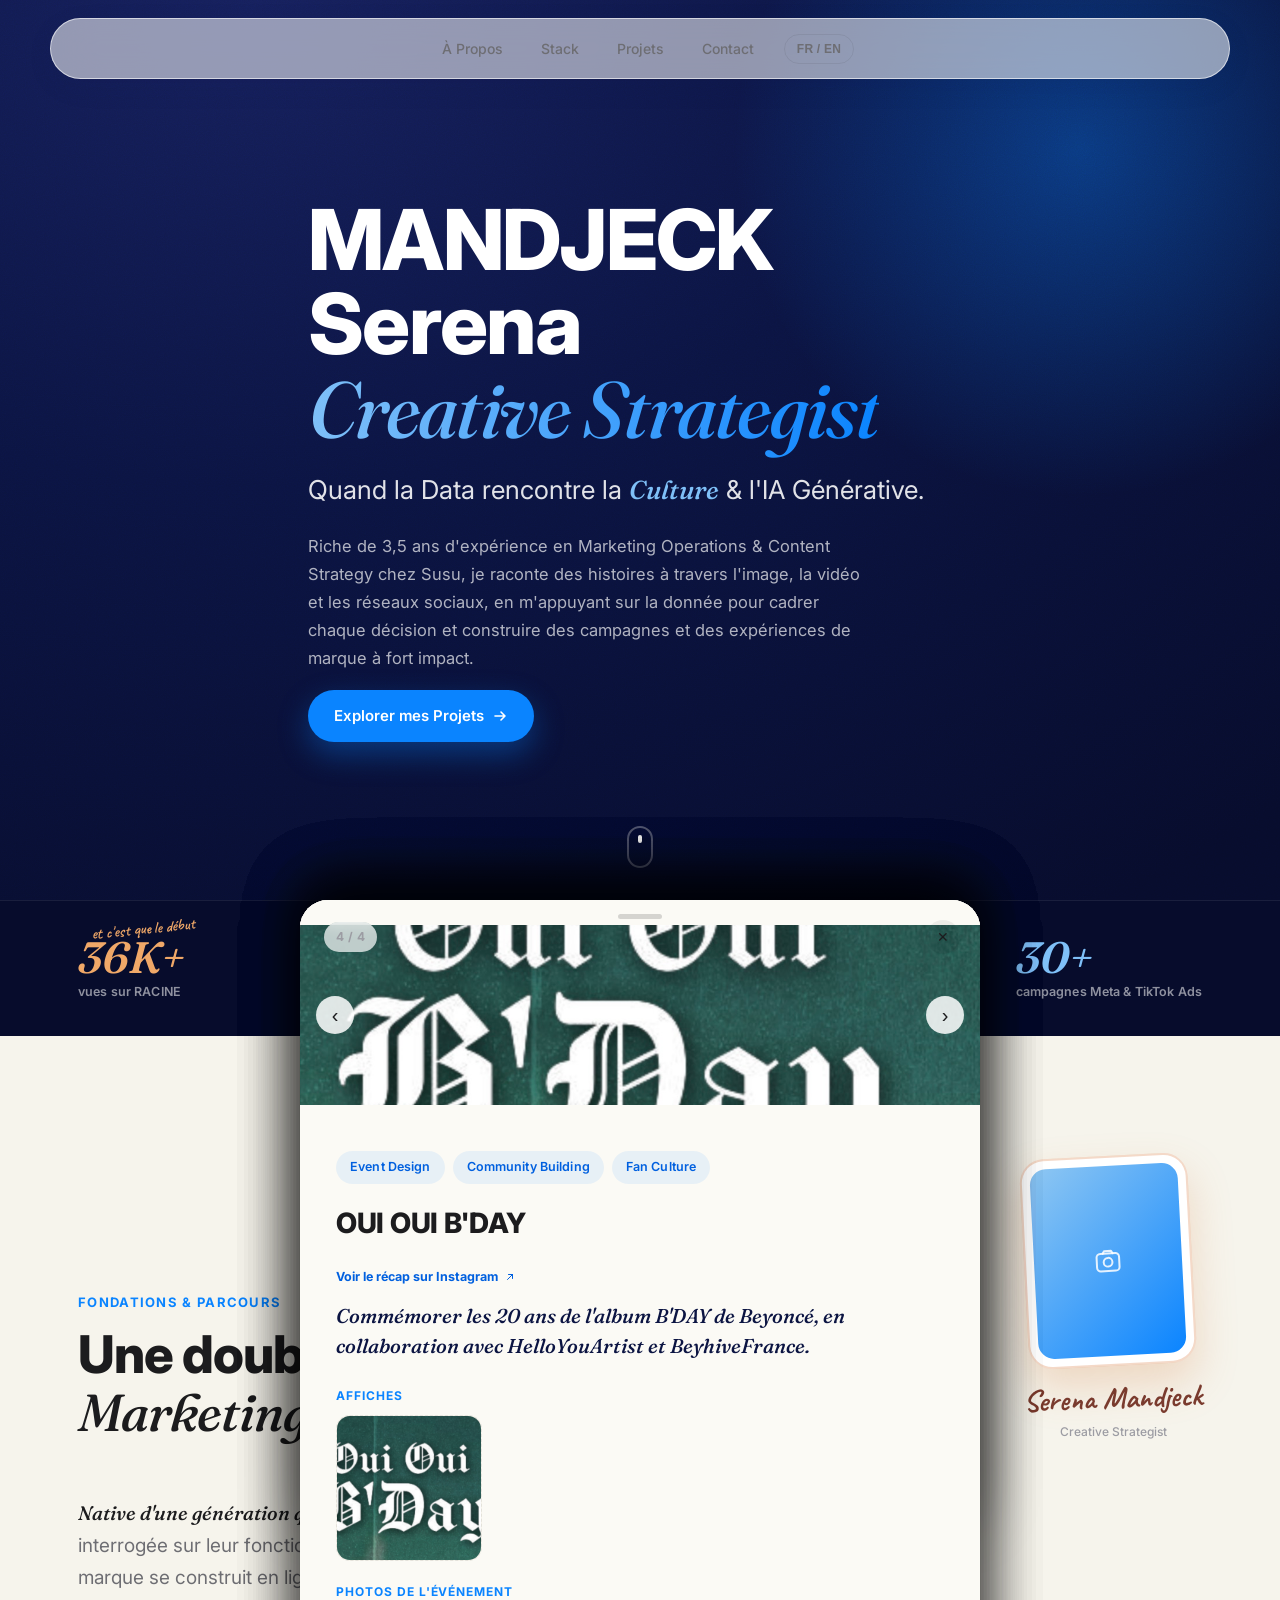
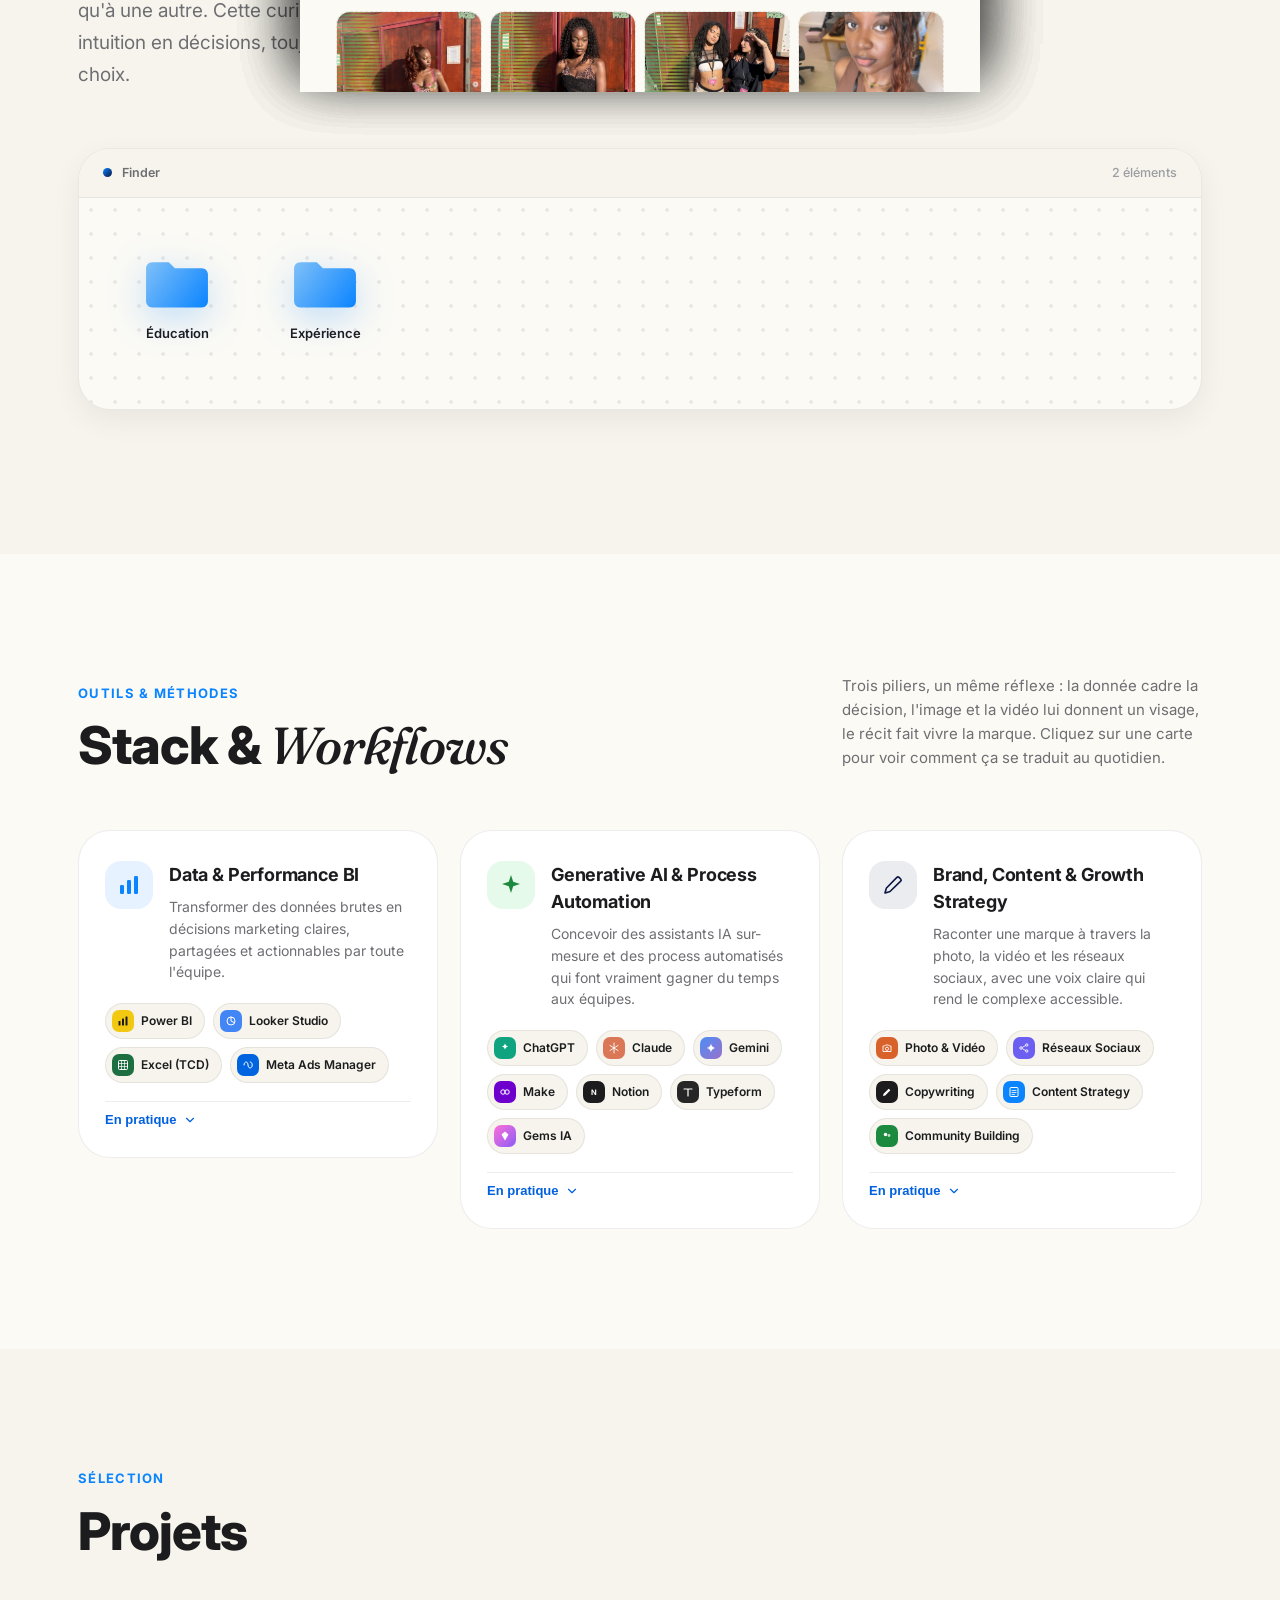
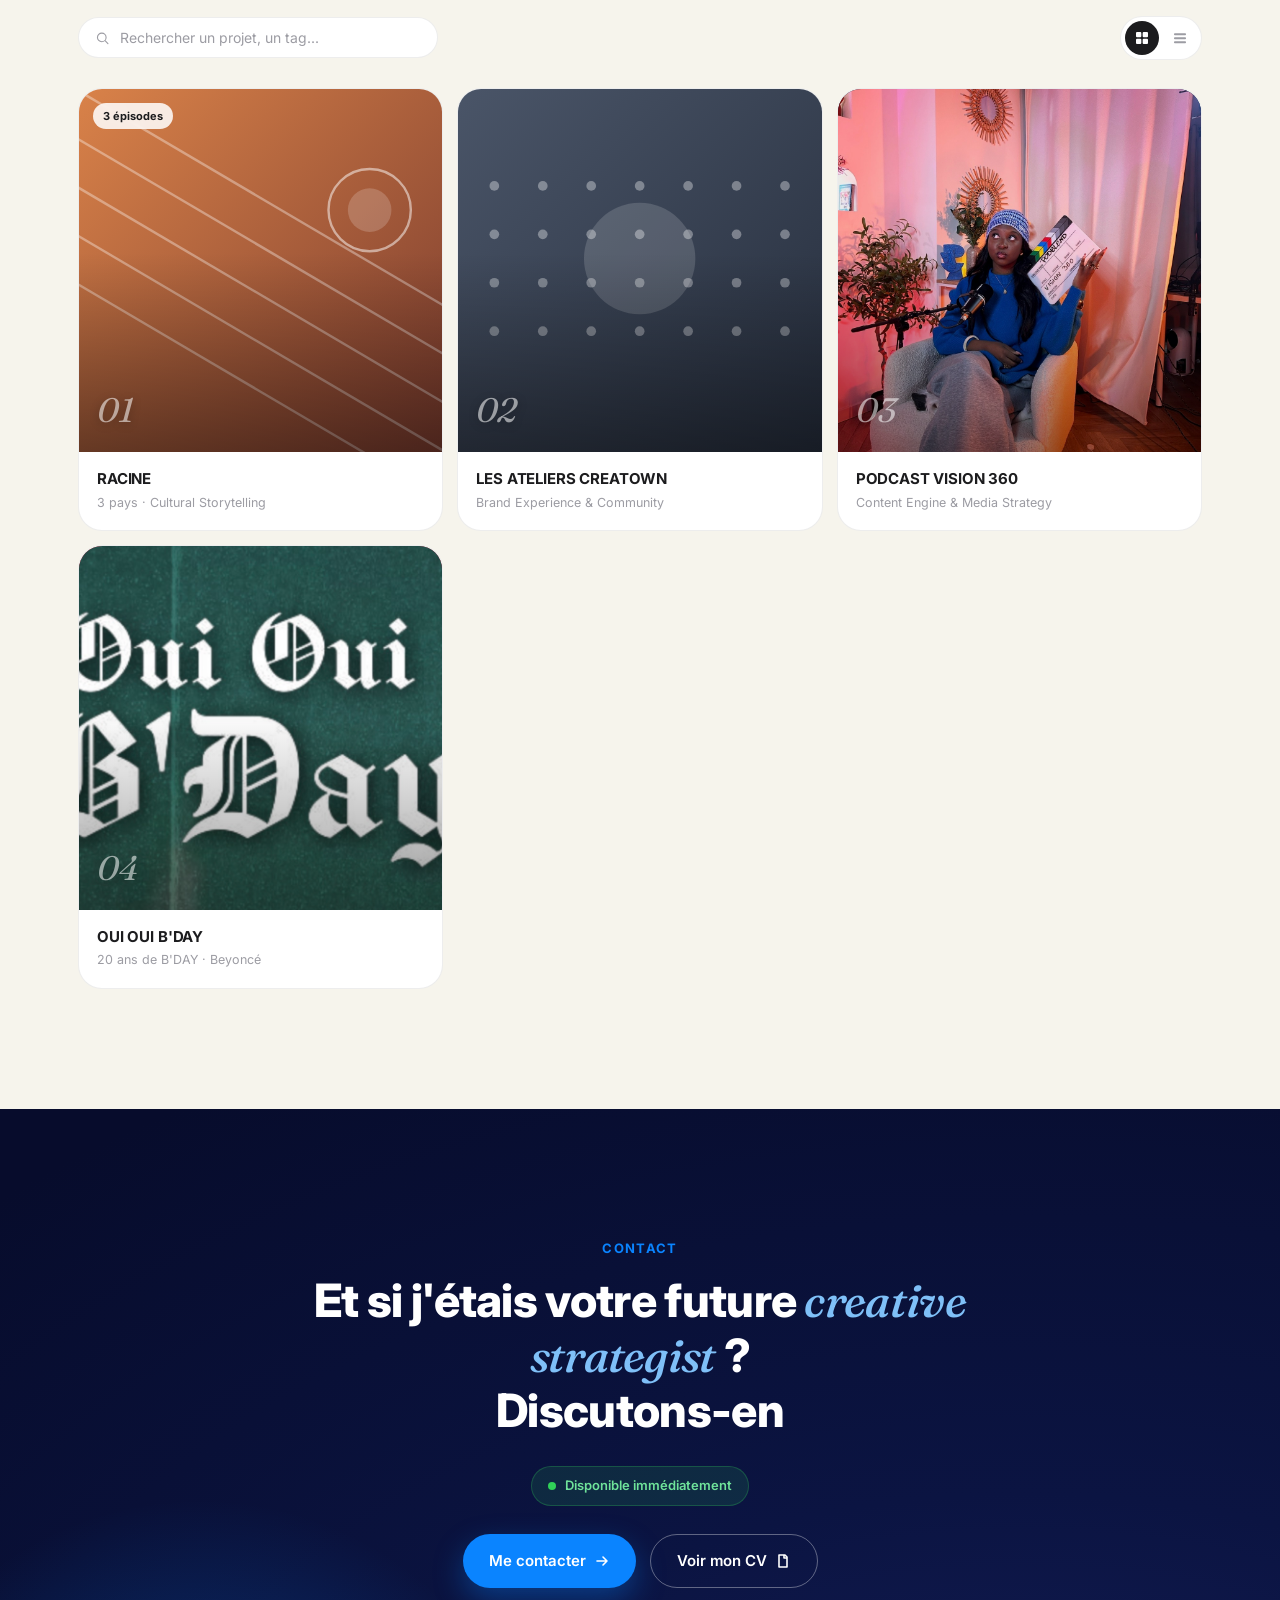
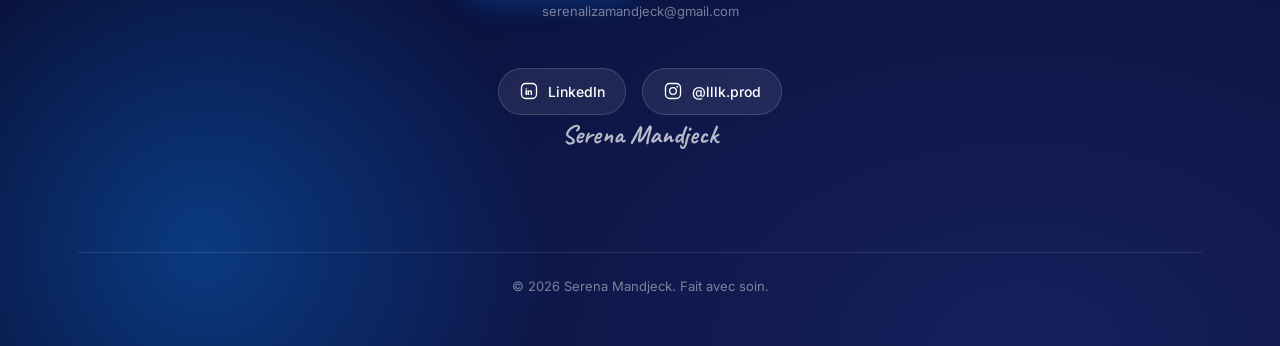
==== commit 63a376ad: "Add FR/EN language toggle for the whole site" ====
--- a/index.html
+++ b/index.html
@@ -9,7 +9,7 @@
 <link rel="preconnect" href="https://fonts.googleapis.com">
 <link rel="preconnect" href="https://fonts.gstatic.com" crossorigin>
 <link href="https://fonts.googleapis.com/css2?family=Fraunces:ital,opsz,wght@0,9..144,400;0,9..144,500;0,9..144,600;1,9..144,400;1,9..144,500&family=Inter:wght@400;500;600;700;800;900&family=Caveat:wght@500;600;700&display=swap" rel="stylesheet">
-<link rel="stylesheet" href="css/style.css?v=13">
+<link rel="stylesheet" href="css/style.css?v=14">
 </head>
 <body>
 
@@ -17,20 +17,22 @@
 <header class="navbar" id="navbar">
   <div class="navbar-inner container">
     <nav class="navbar-links" aria-label="Navigation principale">
-      <a href="#a-propos" class="nav-link">À Propos</a>
-      <a href="#stack" class="nav-link">Stack</a>
-      <a href="#projets" class="nav-link">Projets</a>
-      <a href="#contact" class="nav-link">Contact</a>
+      <a href="#a-propos" class="nav-link" data-i18n="navAbout">À Propos</a>
+      <a href="#stack" class="nav-link" data-i18n="navStack">Stack</a>
+      <a href="#projets" class="nav-link" data-i18n="navProjects">Projets</a>
+      <a href="#contact" class="nav-link" data-i18n="navContact">Contact</a>
+      <button class="lang-toggle" id="langToggle" type="button" aria-label="Switch to English">FR / EN</button>
     </nav>
-    <button class="navbar-burger" id="navBurger" aria-label="Ouvrir le menu" aria-expanded="false">
+    <button class="navbar-burger" id="navBurger" data-i18n-aria="navBurgerAria" aria-label="Ouvrir le menu" aria-expanded="false">
       <span></span><span></span><span></span>
     </button>
   </div>
   <nav class="navbar-mobile" id="navMobile" aria-label="Navigation mobile">
-    <a href="#a-propos" class="nav-link">À Propos</a>
-    <a href="#stack" class="nav-link">Stack</a>
-    <a href="#projets" class="nav-link">Projets</a>
-    <a href="#contact" class="nav-link">Contact</a>
+    <a href="#a-propos" class="nav-link" data-i18n="navAbout">À Propos</a>
+    <a href="#stack" class="nav-link" data-i18n="navStack">Stack</a>
+    <a href="#projets" class="nav-link" data-i18n="navProjects">Projets</a>
+    <a href="#contact" class="nav-link" data-i18n="navContact">Contact</a>
+    <button class="lang-toggle" id="langToggleMobile" type="button" aria-label="Switch to English">FR / EN</button>
   </nav>
 </header>
 
@@ -41,9 +43,9 @@
 
   <div class="container hero-content">
     <h1 class="hero-title reveal">MANDJECK Serena<br><span class="serif-italic">Creative Strategist</span></h1>
-    <p class="hero-subheadline reveal">Quand la Data rencontre la <span class="serif-italic">Culture</span> &amp; l'IA Générative.</p>
-    <p class="hero-pitch reveal">Riche de 3,5 ans d'expérience en Marketing Operations &amp; Content Strategy chez Susu, je raconte des histoires à travers l'image, la vidéo et les réseaux sociaux, en m'appuyant sur la donnée pour cadrer chaque décision et construire des campagnes et des expériences de marque à fort impact.</p>
-    <a href="#projets" class="btn btn-primary reveal">
+    <p class="hero-subheadline reveal" data-i18n-html="heroSubheadline">Quand la Data rencontre la <span class="serif-italic">Culture</span> &amp; l'IA Générative.</p>
+    <p class="hero-pitch reveal" data-i18n="heroPitch">Riche de 3,5 ans d'expérience en Marketing Operations &amp; Content Strategy chez Susu, je raconte des histoires à travers l'image, la vidéo et les réseaux sociaux, en m'appuyant sur la donnée pour cadrer chaque décision et construire des campagnes et des expériences de marque à fort impact.</p>
+    <a href="#projets" class="btn btn-primary reveal" data-i18n="heroCta">
       Explorer mes Projets
       <svg width="16" height="16" viewBox="0 0 16 16" fill="none"><path d="M3 8h10M9 4l4 4-4 4" stroke="currentColor" stroke-width="1.6" stroke-linecap="round" stroke-linejoin="round"/></svg>
     </a>
@@ -58,20 +60,20 @@
     <div class="stats-band-grid">
       <div class="stat-block reveal">
         <span class="stat-block-number stat-culture">36K+</span>
-        <span class="stat-block-label">vues sur RACINE</span>
-        <span class="stat-annotation">et c'est que le début</span>
+        <span class="stat-block-label" data-i18n="statRacineLabel">vues sur RACINE</span>
+        <span class="stat-annotation" data-i18n="statRacineAnnotation">et c'est que le début</span>
       </div>
       <div class="stat-block reveal">
         <span class="stat-block-number stat-data">+1M</span>
-        <span class="stat-block-label">impressions générées</span>
+        <span class="stat-block-label" data-i18n="statImpressions">impressions générées</span>
       </div>
       <div class="stat-block reveal">
         <span class="stat-block-number stat-culture">3</span>
-        <span class="stat-block-label">éditions Creatown</span>
+        <span class="stat-block-label" data-i18n="statCreatown">éditions Creatown</span>
       </div>
       <div class="stat-block reveal">
         <span class="stat-block-number stat-data">30+</span>
-        <span class="stat-block-label">campagnes Meta &amp; TikTok Ads</span>
+        <span class="stat-block-label" data-i18n="statAds">campagnes Meta &amp; TikTok Ads</span>
       </div>
     </div>
   </div>
@@ -82,8 +84,8 @@
   <div class="container">
     <div class="about-intro">
       <div class="about-intro-text">
-        <p class="section-kicker reveal">Fondations &amp; Parcours</p>
-        <h2 class="section-title reveal">Une double culture : <span class="serif-italic">Data Marketing</span> &amp; Direction Créative</h2>
+        <p class="section-kicker reveal" data-i18n="aboutKicker">Fondations &amp; Parcours</p>
+        <h2 class="section-title reveal" data-i18n-html="aboutTitle">Une double culture : <span class="serif-italic">Data Marketing</span> &amp; Direction Créative</h2>
       </div>
       <div class="about-photo reveal">
         <div class="about-photo-frame">
@@ -98,29 +100,29 @@
     </div>
 
     <div class="genz-statement reveal">
-      <p><span class="serif-italic">Native d'une génération qui a grandi avec les réseaux sociaux</span>, je me suis très tôt interrogée sur leur fonctionnement : pourquoi un contenu devient viral, comment une marque se construit en ligne, ce qui fait qu'une audience s'attache à une histoire plutôt qu'à une autre. Cette curiosité est devenue un métier : je transforme aujourd'hui cette intuition en décisions, toujours validées par la donnée pour être sûre de faire le bon choix.</p>
+      <p data-i18n-html="genzStatement"><span class="serif-italic">Native d'une génération qui a grandi avec les réseaux sociaux</span>, je me suis très tôt interrogée sur leur fonctionnement : pourquoi un contenu devient viral, comment une marque se construit en ligne, ce qui fait qu'une audience s'attache à une histoire plutôt qu'à une autre. Cette curiosité est devenue un métier : je transforme aujourd'hui cette intuition en décisions, toujours validées par la donnée pour être sûre de faire le bon choix.</p>
     </div>
 
     <div class="desktop-panel reveal">
       <div class="desktop-menubar">
         <span class="menubar-dot"></span>
         <span>Finder</span>
-        <span class="menubar-meta">2 éléments</span>
+        <span class="menubar-meta" data-i18n="menubarItems">2 éléments</span>
       </div>
       <div class="desktop-icons">
-        <div class="desktop-icon" data-modal="education" tabindex="0" role="button" aria-label="Ouvrir le dossier Éducation">
+        <div class="desktop-icon" data-modal="education" tabindex="0" role="button" data-i18n-aria="openEducationAria" aria-label="Ouvrir le dossier Éducation">
           <svg viewBox="0 0 64 52" fill="none" xmlns="http://www.w3.org/2000/svg">
             <path d="M2 10C2 6.68629 4.68629 4 8 4H24L30 10H56C59.3137 10 62 12.6863 62 16V42C62 45.3137 59.3137 48 56 48H8C4.68629 48 2 45.3137 2 42V10Z" fill="url(#folderGradA)"/>
             <defs><linearGradient id="folderGradA" x1="2" y1="4" x2="62" y2="48" gradientUnits="userSpaceOnUse"><stop stop-color="#7FC0F8"/><stop offset="1" stop-color="#0A84FF"/></linearGradient></defs>
           </svg>
-          <span class="desktop-icon-label">Éducation</span>
-        </div>
-        <div class="desktop-icon" data-modal="experience" tabindex="0" role="button" aria-label="Ouvrir le dossier Expérience">
+          <span class="desktop-icon-label" data-i18n="educationLabel">Éducation</span>
+        </div>
+        <div class="desktop-icon" data-modal="experience" tabindex="0" role="button" data-i18n-aria="openExperienceAria" aria-label="Ouvrir le dossier Expérience">
           <svg viewBox="0 0 64 52" fill="none" xmlns="http://www.w3.org/2000/svg">
             <path d="M2 10C2 6.68629 4.68629 4 8 4H24L30 10H56C59.3137 10 62 12.6863 62 16V42C62 45.3137 59.3137 48 56 48H8C4.68629 48 2 45.3137 2 42V10Z" fill="url(#folderGradB)"/>
             <defs><linearGradient id="folderGradB" x1="2" y1="4" x2="62" y2="48" gradientUnits="userSpaceOnUse"><stop stop-color="#7FC0F8"/><stop offset="1" stop-color="#0A84FF"/></linearGradient></defs>
           </svg>
-          <span class="desktop-icon-label">Expérience</span>
+          <span class="desktop-icon-label" data-i18n="experienceLabel">Expérience</span>
         </div>
       </div>
     </div>
@@ -132,10 +134,10 @@
   <div class="container">
     <div class="section-header-split">
       <div>
-        <p class="section-kicker reveal">Outils &amp; Méthodes</p>
+        <p class="section-kicker reveal" data-i18n="stackKicker">Outils &amp; Méthodes</p>
         <h2 class="section-title reveal" style="margin-bottom:0">Stack &amp; <span class="serif-italic">Workflows</span></h2>
       </div>
-      <p class="section-header-note reveal">Trois piliers, un même réflexe : la donnée cadre la décision, l'image et la vidéo lui donnent un visage, le récit fait vivre la marque. Cliquez sur une carte pour voir comment ça se traduit au quotidien.</p>
+      <p class="section-header-note reveal" data-i18n="stackNote">Trois piliers, un même réflexe : la donnée cadre la décision, l'image et la vidéo lui donnent un visage, le récit fait vivre la marque. Cliquez sur une carte pour voir comment ça se traduit au quotidien.</p>
     </div>
 
     <div class="stack-grid">
@@ -146,21 +148,21 @@
           </div>
           <div>
             <h3>Data &amp; Performance BI</h3>
-            <p>Transformer des données brutes en décisions marketing claires, partagées et actionnables par toute l'équipe.</p>
+            <p data-i18n="stackCard1Desc">Transformer des données brutes en décisions marketing claires, partagées et actionnables par toute l'équipe.</p>
           </div>
         </div>
         <div class="tool-badges">
           <span class="tool-badge"><span class="tool-icon tool-icon-powerbi"><svg width="12" height="12" viewBox="0 0 24 24" fill="none"><rect x="3" y="12" width="4" height="9" rx="1" fill="currentColor"/><rect x="10" y="7" width="4" height="14" rx="1" fill="currentColor"/><rect x="17" y="3" width="4" height="18" rx="1" fill="currentColor"/></svg></span>Power BI</span>
           <span class="tool-badge"><span class="tool-icon tool-icon-looker"><svg width="12" height="12" viewBox="0 0 24 24" fill="none"><circle cx="12" cy="12" r="8" stroke="currentColor" stroke-width="2"/><path d="M12 4v8l6 3" stroke="currentColor" stroke-width="2" stroke-linecap="round"/></svg></span>Looker Studio</span>
-          <span class="tool-badge"><span class="tool-icon tool-icon-excel"><svg width="12" height="12" viewBox="0 0 24 24" fill="none"><rect x="3" y="3" width="18" height="18" rx="2" stroke="currentColor" stroke-width="2"/><path d="M3 9h18M3 15h18M9 3v18M15 3v18" stroke="currentColor" stroke-width="1.4"/></svg></span>Excel (TCD)</span>
+          <span class="tool-badge"><span class="tool-icon tool-icon-excel"><svg width="12" height="12" viewBox="0 0 24 24" fill="none"><rect x="3" y="3" width="18" height="18" rx="2" stroke="currentColor" stroke-width="2"/><path d="M3 9h18M3 15h18M9 3v18M15 3v18" stroke="currentColor" stroke-width="1.4"/></svg></span><span data-i18n="toolExcel">Excel (TCD)</span></span>
           <span class="tool-badge"><span class="tool-icon tool-icon-meta"><svg width="12" height="12" viewBox="0 0 24 24" fill="none"><path d="M4 12c0-4 2.5-6 4.5-6S12 9 12 12s2 6 4 6 4.5-2 4.5-6-2-6-4-6" stroke="currentColor" stroke-width="2" stroke-linecap="round"/></svg></span>Meta Ads Manager</span>
         </div>
-        <button class="stack-expand-btn" type="button" aria-expanded="false">
+        <button class="stack-expand-btn" type="button" aria-expanded="false" data-i18n="inPractice">
           En pratique
           <svg class="chevron" width="14" height="14" viewBox="0 0 24 24" fill="none"><path d="M6 9l6 6 6-6" stroke="currentColor" stroke-width="2" stroke-linecap="round" stroke-linejoin="round"/></svg>
         </button>
         <div class="stack-more">
-          <p>Je relie les résultats des campagnes Meta Ads aux objectifs business, je construis des reportings clairs pour les équipes marketing et direction, et je structure la donnée pour qu'elle reste fiable dans la durée.</p>
+          <p data-i18n="stackCard1More">Je relie les résultats des campagnes Meta Ads aux objectifs business, je construis des reportings clairs pour les équipes marketing et direction, et je structure la donnée pour qu'elle reste fiable dans la durée.</p>
         </div>
       </article>
 
@@ -171,7 +173,7 @@
           </div>
           <div>
             <h3>Generative AI &amp; Process Automation</h3>
-            <p>Concevoir des assistants IA sur-mesure et des process automatisés qui font vraiment gagner du temps aux équipes.</p>
+            <p data-i18n="stackCard2Desc">Concevoir des assistants IA sur-mesure et des process automatisés qui font vraiment gagner du temps aux équipes.</p>
           </div>
         </div>
         <div class="tool-badges">
@@ -183,12 +185,12 @@
           <span class="tool-badge"><span class="tool-icon tool-icon-typeform"><svg width="12" height="12" viewBox="0 0 24 24" fill="none"><path d="M4 6h16M12 6v14" stroke="currentColor" stroke-width="2.4" stroke-linecap="round"/></svg></span>Typeform</span>
           <span class="tool-badge"><span class="tool-icon tool-icon-gems"><svg width="12" height="12" viewBox="0 0 24 24" fill="none"><path d="M12 3l7 6-7 12-7-12 7-6z" fill="currentColor"/></svg></span>Gems IA</span>
         </div>
-        <button class="stack-expand-btn" type="button" aria-expanded="false">
+        <button class="stack-expand-btn" type="button" aria-expanded="false" data-i18n="inPractice">
           En pratique
           <svg class="chevron" width="14" height="14" viewBox="0 0 24 24" fill="none"><path d="M6 9l6 6 6-6" stroke="currentColor" stroke-width="2" stroke-linecap="round" stroke-linejoin="round"/></svg>
         </button>
         <div class="stack-more">
-          <p>Je conçois des assistants IA pensés pour des besoins précis (accélérer la production de contenu, fiabiliser l'analyse), puis j'automatise les workflows qui les entourent pour que ça tienne dans la durée. Je forme aussi les équipes pour que l'IA devienne un réflexe, pas un gadget.</p>
+          <p data-i18n="stackCard2More">Je conçois des assistants IA pensés pour des besoins précis (accélérer la production de contenu, fiabiliser l'analyse), puis j'automatise les workflows qui les entourent pour que ça tienne dans la durée. Je forme aussi les équipes pour que l'IA devienne un réflexe, pas un gadget.</p>
         </div>
       </article>
 
@@ -199,22 +201,22 @@
           </div>
           <div>
             <h3>Brand, Content &amp; Growth Strategy</h3>
-            <p>Raconter une marque à travers la photo, la vidéo et les réseaux sociaux, avec une voix claire qui rend le complexe accessible.</p>
+            <p data-i18n="stackCard3Desc">Raconter une marque à travers la photo, la vidéo et les réseaux sociaux, avec une voix claire qui rend le complexe accessible.</p>
           </div>
         </div>
         <div class="tool-badges">
-          <span class="tool-badge"><span class="tool-icon tool-icon-camera"><svg width="12" height="12" viewBox="0 0 24 24" fill="none"><path d="M4 8h3l2-2h6l2 2h3v11H4V8z" stroke="currentColor" stroke-width="1.8" stroke-linejoin="round"/><circle cx="12" cy="13.5" r="3.2" stroke="currentColor" stroke-width="1.8"/></svg></span>Photo &amp; Vidéo</span>
-          <span class="tool-badge"><span class="tool-icon tool-icon-social"><svg width="12" height="12" viewBox="0 0 24 24" fill="none"><circle cx="6" cy="12" r="2.4" stroke="currentColor" stroke-width="1.8"/><circle cx="17.5" cy="6" r="2.4" stroke="currentColor" stroke-width="1.8"/><circle cx="17.5" cy="18" r="2.4" stroke="currentColor" stroke-width="1.8"/><path d="M8.2 10.8L15.3 7.2M8.2 13.2l7.1 3.6" stroke="currentColor" stroke-width="1.6"/></svg></span>Réseaux Sociaux</span>
+          <span class="tool-badge"><span class="tool-icon tool-icon-camera"><svg width="12" height="12" viewBox="0 0 24 24" fill="none"><path d="M4 8h3l2-2h6l2 2h3v11H4V8z" stroke="currentColor" stroke-width="1.8" stroke-linejoin="round"/><circle cx="12" cy="13.5" r="3.2" stroke="currentColor" stroke-width="1.8"/></svg></span><span data-i18n="toolPhotoVideo">Photo &amp; Vidéo</span></span>
+          <span class="tool-badge"><span class="tool-icon tool-icon-social"><svg width="12" height="12" viewBox="0 0 24 24" fill="none"><circle cx="6" cy="12" r="2.4" stroke="currentColor" stroke-width="1.8"/><circle cx="17.5" cy="6" r="2.4" stroke="currentColor" stroke-width="1.8"/><circle cx="17.5" cy="18" r="2.4" stroke="currentColor" stroke-width="1.8"/><path d="M8.2 10.8L15.3 7.2M8.2 13.2l7.1 3.6" stroke="currentColor" stroke-width="1.6"/></svg></span><span data-i18n="toolSocial">Réseaux Sociaux</span></span>
           <span class="tool-badge"><span class="tool-icon tool-icon-pen"><svg width="12" height="12" viewBox="0 0 24 24" fill="none"><path d="M4 20l4.5-1.2 10.2-10.2-3.3-3.3L5.2 15.5 4 20z" fill="currentColor"/></svg></span>Copywriting</span>
           <span class="tool-badge"><span class="tool-icon tool-icon-doc"><svg width="12" height="12" viewBox="0 0 24 24" fill="none"><rect x="4" y="3" width="16" height="18" rx="2" stroke="currentColor" stroke-width="2"/><path d="M8 9h8M8 13h8M8 17h5" stroke="currentColor" stroke-width="1.6" stroke-linecap="round"/></svg></span>Content Strategy</span>
           <span class="tool-badge"><span class="tool-icon tool-icon-people"><svg width="12" height="12" viewBox="0 0 24 24" fill="none"><circle cx="9" cy="9" r="3.5" fill="currentColor"/><circle cx="16" cy="11" r="2.8" fill="currentColor" opacity="0.7"/></svg></span>Community Building</span>
         </div>
-        <button class="stack-expand-btn" type="button" aria-expanded="false">
+        <button class="stack-expand-btn" type="button" aria-expanded="false" data-i18n="inPractice">
           En pratique
           <svg class="chevron" width="14" height="14" viewBox="0 0 24 24" fill="none"><path d="M6 9l6 6 6-6" stroke="currentColor" stroke-width="2" stroke-linecap="round" stroke-linejoin="round"/></svg>
         </button>
         <div class="stack-more">
-          <p>Je conçois la direction photo et vidéo de mes projets (RACINE, Les Ateliers Creatown, OUI OUI B'DAY), j'écris les contenus qui portent la voix de la marque sur les réseaux sociaux, et je traduis des sujets techniques en messages compréhensibles pour des audiences B2B et B2C, avec toujours l'acquisition en ligne de mire.</p>
+          <p data-i18n="stackCard3More">Je conçois la direction photo et vidéo de mes projets (RACINE, Les Ateliers Creatown, OUI OUI B'DAY), j'écris les contenus qui portent la voix de la marque sur les réseaux sociaux, et je traduis des sujets techniques en messages compréhensibles pour des audiences B2B et B2C, avec toujours l'acquisition en ligne de mire.</p>
         </div>
       </article>
     </div>
@@ -224,19 +226,19 @@
 <!-- ================= CASE STUDIES ================= -->
 <section class="section" id="projets">
   <div class="container">
-    <p class="section-kicker reveal">Sélection</p>
-    <h2 class="section-title reveal">Projets</h2>
+    <p class="section-kicker reveal" data-i18n="projectsKicker">Sélection</p>
+    <h2 class="section-title reveal" data-i18n="projectsTitle">Projets</h2>
 
     <div class="photos-toolbar reveal">
       <div class="photos-search">
         <svg width="16" height="16" viewBox="0 0 24 24" fill="none"><circle cx="11" cy="11" r="7" stroke="currentColor" stroke-width="1.8"/><path d="M21 21l-4.3-4.3" stroke="currentColor" stroke-width="1.8" stroke-linecap="round"/></svg>
-        <input type="text" id="photosSearch" placeholder="Rechercher un projet, un tag...">
-      </div>
-      <div class="photos-view-toggle" role="group" aria-label="Affichage">
-        <button type="button" class="active" data-view="grid" aria-label="Vue grille">
+        <input type="text" id="photosSearch" data-i18n-ph="searchPlaceholder" placeholder="Rechercher un projet, un tag...">
+      </div>
+      <div class="photos-view-toggle" role="group" data-i18n-aria="displayAria" aria-label="Affichage">
+        <button type="button" class="active" data-view="grid" data-i18n-aria="gridViewAria" aria-label="Vue grille">
           <svg width="16" height="16" viewBox="0 0 24 24" fill="none"><rect x="3" y="3" width="8" height="8" rx="1.5" fill="currentColor"/><rect x="13" y="3" width="8" height="8" rx="1.5" fill="currentColor"/><rect x="3" y="13" width="8" height="8" rx="1.5" fill="currentColor"/><rect x="13" y="13" width="8" height="8" rx="1.5" fill="currentColor"/></svg>
         </button>
-        <button type="button" data-view="list" aria-label="Vue liste">
+        <button type="button" data-view="list" data-i18n-aria="listViewAria" aria-label="Vue liste">
           <svg width="16" height="16" viewBox="0 0 24 24" fill="none"><rect x="3" y="5" width="18" height="3" rx="1.2" fill="currentColor"/><rect x="3" y="11" width="18" height="3" rx="1.2" fill="currentColor"/><rect x="3" y="17" width="18" height="3" rx="1.2" fill="currentColor"/></svg>
         </button>
       </div>
@@ -256,12 +258,12 @@
           </svg>
           <img src="assets/projets/racine/cover.jpg" alt="RACINE — visuel du projet" class="cover-photo" onerror="this.remove()">
           <span class="project-number">01</span>
-          <span class="photo-tile-badge">3 épisodes</span>
+          <span class="photo-tile-badge" data-i18n="episodesBadge">3 épisodes</span>
           <span class="photo-tile-hover"><svg width="20" height="20" viewBox="0 0 24 24" fill="none"><path d="M4 12s3.5-6.5 8-6.5S20 12 20 12s-3.5 6.5-8 6.5S4 12 4 12z" stroke="white" stroke-width="1.6"/><circle cx="12" cy="12" r="2.5" stroke="white" stroke-width="1.6"/></svg></span>
         </div>
         <div class="photo-tile-caption">
           <span class="photo-tile-title">RACINE</span>
-          <span class="photo-tile-loc">3 pays · Cultural Storytelling</span>
+          <span class="photo-tile-loc" data-i18n="racineLoc">3 pays · Cultural Storytelling</span>
         </div>
       </article>
 
@@ -332,11 +334,11 @@
         </div>
         <div class="photo-tile-caption">
           <span class="photo-tile-title">OUI OUI B'DAY</span>
-          <span class="photo-tile-loc">20 ans de B'DAY · Beyoncé</span>
+          <span class="photo-tile-loc" data-i18n="bdayLoc">20 ans de B'DAY · Beyoncé</span>
         </div>
       </article>
 
-      <p class="photos-empty" id="photosEmpty">Aucun projet ne correspond à votre recherche.</p>
+      <p class="photos-empty" id="photosEmpty" data-i18n="noResults">Aucun projet ne correspond à votre recherche.</p>
     </div>
   </div>
 </section>
@@ -346,19 +348,19 @@
   <div class="hero-glow footer-glow" aria-hidden="true"></div>
   <div class="container footer-content">
     <p class="section-kicker reveal">Contact</p>
-    <h2 class="footer-title reveal">Et si j'étais votre future <span class="serif-italic">creative strategist</span> ?<br>Discutons-en</h2>
+    <h2 class="footer-title reveal" data-i18n-html="footerTitle">Et si j'étais votre future <span class="serif-italic">creative strategist</span> ?<br>Discutons-en</h2>
 
     <div class="availability-badge reveal">
       <span class="pulse-dot"></span>
-      Disponible immédiatement
+      <span data-i18n="available">Disponible immédiatement</span>
     </div>
 
     <div class="footer-cta-row reveal">
-      <a href="mailto:serenalizamandjeck@gmail.com" class="btn btn-primary">
+      <a href="mailto:serenalizamandjeck@gmail.com" class="btn btn-primary" data-i18n="contactBtn">
         Me contacter
         <svg width="16" height="16" viewBox="0 0 16 16" fill="none"><path d="M3 8h10M9 4l4 4-4 4" stroke="currentColor" stroke-width="1.6" stroke-linecap="round" stroke-linejoin="round"/></svg>
       </a>
-      <a href="assets/cv/cv-serena-mandjeck.html" target="_blank" rel="noopener" class="btn btn-secondary">
+      <a href="assets/cv/cv-serena-mandjeck.html" target="_blank" rel="noopener" class="btn btn-secondary" data-i18n="viewCvBtn">
         Voir mon CV
         <svg width="16" height="16" viewBox="0 0 16 16" fill="none"><path d="M4 2h6l2 2v10H4V2z" stroke="currentColor" stroke-width="1.6" stroke-linejoin="round"/><path d="M9 2v3h3" stroke="currentColor" stroke-width="1.6" stroke-linejoin="round"/></svg>
       </a>
@@ -379,7 +381,7 @@
     <span class="signature signature-light reveal">Serena Mandjeck</span>
 
     <div class="footer-bottom">
-      <span>© 2026 Serena Mandjeck. Fait avec soin.</span>
+      <span data-i18n="copyright">© 2026 Serena Mandjeck. Fait avec soin.</span>
     </div>
   </div>
 </footer>
@@ -389,13 +391,13 @@
 
 <div class="sheet sheet-folder" id="modal-education" role="dialog" aria-modal="true" aria-labelledby="education-title">
   <div class="sheet-handle"></div>
-  <button class="sheet-close" data-close-modal aria-label="Fermer">✕</button>
+  <button class="sheet-close" data-close-modal data-i18n-aria="closeAria" aria-label="Fermer">✕</button>
   <div class="sheet-body">
-    <h3 id="education-title" class="sr-only-visually">Éducation</h3>
+    <h3 id="education-title" class="sr-only-visually" data-i18n="educationLabel">Éducation</h3>
     <div class="finder-card">
       <div class="finder-header">
         <span class="dot dot-red"></span><span class="dot dot-yellow"></span><span class="dot dot-green"></span>
-        <span class="finder-title">Éducation.app</span>
+        <span class="finder-title" data-i18n="educationApp">Éducation.app</span>
       </div>
       <div class="finder-body">
         <div class="timeline-item">
@@ -405,13 +407,13 @@
             <div class="timeline-title">INSEEC MSc &amp; MBA</div>
             <div class="timeline-desc">MSc Marketing &amp; Data</div>
             <div class="badge-row">
-              <span class="chip">Stratégie digitale</span>
-              <span class="chip">Management de projet digital</span>
+              <span class="chip" data-i18n="mscChip1">Stratégie digitale</span>
+              <span class="chip" data-i18n="mscChip2">Management de projet digital</span>
               <span class="chip">CRM</span>
-              <span class="chip">Data &amp; Marketing Digital</span>
-              <span class="chip">Processus de création et design graphique</span>
-              <span class="chip">Scoring &amp; Marketing prédictif</span>
-              <span class="chip">Ciblage et data marketing</span>
+              <span class="chip" data-i18n="mscChip4">Data &amp; Marketing Digital</span>
+              <span class="chip" data-i18n="mscChip5">Processus de création et design graphique</span>
+              <span class="chip" data-i18n="mscChip6">Scoring &amp; Marketing prédictif</span>
+              <span class="chip" data-i18n="mscChip7">Ciblage et data marketing</span>
             </div>
           </div>
         </div>
@@ -420,11 +422,11 @@
           <div>
             <div class="timeline-date">2020 — 2023</div>
             <div class="timeline-title">INSEEC Paris</div>
-            <div class="timeline-desc">Bachelor Marketing Digital</div>
+            <div class="timeline-desc" data-i18n="bachelorDesc">Bachelor Marketing Digital</div>
             <div class="badge-row">
               <span class="chip">Brand Management</span>
-              <span class="chip">E-business et Marketing digital</span>
-              <span class="chip">Management des réseaux sociaux</span>
+              <span class="chip" data-i18n="bachChip2">E-business et Marketing digital</span>
+              <span class="chip" data-i18n="bachChip3">Management des réseaux sociaux</span>
               <span class="chip">Inbound Marketing</span>
               <span class="chip">UX Design</span>
             </div>
@@ -437,16 +439,16 @@
 
 <div class="sheet sheet-folder" id="modal-experience" role="dialog" aria-modal="true" aria-labelledby="experience-title">
   <div class="sheet-handle"></div>
-  <button class="sheet-close" data-close-modal aria-label="Fermer">✕</button>
+  <button class="sheet-close" data-close-modal data-i18n-aria="closeAria" aria-label="Fermer">✕</button>
   <div class="sheet-body">
-    <h3 id="experience-title" class="sr-only-visually">Expérience</h3>
+    <h3 id="experience-title" class="sr-only-visually" data-i18n="experienceLabel">Expérience</h3>
     <div class="finder-card">
       <div class="finder-header">
         <span class="dot dot-red"></span><span class="dot dot-yellow"></span><span class="dot dot-green"></span>
-        <span class="finder-title">Expérience.app</span>
+        <span class="finder-title" data-i18n="experienceApp">Expérience.app</span>
         <a href="assets/cv/cv-serena-mandjeck.pdf" download class="finder-download-link">
           <svg width="12" height="12" viewBox="0 0 24 24" fill="none"><path d="M12 3v12m0 0l-4-4m4 4l4-4M4 19h16" stroke="currentColor" stroke-width="2" stroke-linecap="round" stroke-linejoin="round"/></svg>
-          <span>Télécharger mon CV (PDF)</span>
+          <span data-i18n="downloadCvBtn">Télécharger mon CV (PDF)</span>
         </a>
       </div>
       <div class="finder-body">
@@ -454,7 +456,7 @@
         <div class="timeline-item">
           <div class="timeline-dot dot-accent"></div>
           <div class="timeline-content">
-            <div class="timeline-date">2022 — 2025 <span class="chip chip-sm">3 ans</span> <span class="chip chip-ghost">Alternance</span></div>
+            <div class="timeline-date">2022 — 2025 <span class="chip chip-sm" data-i18n="chip3ans">3 ans</span> <span class="chip chip-ghost" data-i18n="chipAlternance">Alternance</span></div>
             <div class="timeline-company-row">
               <span class="company-logo company-logo-susu">
                 <img src="assets/entreprises/susu-logo.png" alt="Susu" onerror="this.remove()">
@@ -463,24 +465,24 @@
               <div class="timeline-title"><a href="https://www.susu.fr" target="_blank" rel="noopener" class="timeline-title-link">SUSU</a></div>
             </div>
             <div class="timeline-desc">Marketing Operations &amp; Content Strategy</div>
-            <p class="company-blurb">Healthtech qui permet à la diaspora de prendre soin de ses proches malgré la distance.</p>
+            <p class="company-blurb" data-i18n="susuBlurb">Healthtech qui permet à la diaspora de prendre soin de ses proches malgré la distance.</p>
             <ul class="mission-list">
-              <li>Pilotage d'une trentaine de campagnes Meta Ads</li>
-              <li>Segmentation de la base de données</li>
-              <li>Pilotage des campagnes emailing</li>
-              <li>Création de contenu pour les plateformes sociales (Instagram, TikTok, Facebook, LinkedIn)</li>
-              <li>Création de publicités vidéo pour la génération de leads (Meta)</li>
-              <li>Mise en place d'une dizaine de workflows d'automatisation No-Code (Make, Notion, Typeform)</li>
-              <li>Production à l'avance d'une trentaine de posts pour le contenu owned, générant plus d'1M d'impressions</li>
+              <li data-i18n="mission1a">Pilotage d'une trentaine de campagnes Meta Ads</li>
+              <li data-i18n="mission1b">Segmentation de la base de données</li>
+              <li data-i18n="mission1c">Pilotage des campagnes emailing</li>
+              <li data-i18n="mission1d">Création de contenu pour les plateformes sociales (Instagram, TikTok, Facebook, LinkedIn)</li>
+              <li data-i18n="mission1e">Création de publicités vidéo pour la génération de leads (Meta)</li>
+              <li data-i18n="mission1f">Mise en place d'une dizaine de workflows d'automatisation No-Code (Make, Notion, Typeform)</li>
+              <li data-i18n="mission1g">Production à l'avance d'une trentaine de posts pour le contenu owned, générant plus d'1M d'impressions</li>
             </ul>
-            <p class="mission-bilan"><strong>Bilan de mission :</strong> une chaîne de valeur marketing structurée de bout en bout, pensée pour que la donnée éclaire chaque décision de contenu.</p>
+            <p class="mission-bilan" data-i18n-html="bilan1"><strong>Bilan de mission :</strong> une chaîne de valeur marketing structurée de bout en bout, pensée pour que la donnée éclaire chaque décision de contenu.</p>
           </div>
         </div>
 
         <div class="timeline-item">
           <div class="timeline-dot dot-accent"></div>
           <div class="timeline-content">
-            <div class="timeline-date">Sept 2025 — Mars 2026 <span class="chip chip-sm">6 mois</span> <span class="chip chip-ghost">CDD</span></div>
+            <div class="timeline-date"><span data-i18n="susuCddDates">Sept 2025 — Mars 2026</span> <span class="chip chip-sm" data-i18n="chip6mois">6 mois</span> <span class="chip chip-ghost" data-i18n="chipCdd">CDD</span></div>
             <div class="timeline-company-row">
               <span class="company-logo company-logo-susu">
                 <img src="assets/entreprises/susu-logo.png" alt="Susu" onerror="this.remove()">
@@ -488,19 +490,19 @@
               </span>
               <div class="timeline-title"><a href="https://www.susu.fr" target="_blank" rel="noopener" class="timeline-title-link">SUSU</a></div>
             </div>
-            <div class="timeline-desc">Marketing Operations &amp; IA</div>
+            <div class="timeline-desc" data-i18n="momIA">Marketing Operations &amp; IA</div>
             <ul class="mission-list">
-              <li>Structuration des workflows d'automatisation autour des outils IA, pour qu'ils s'intègrent au quotidien</li>
-              <li>Formation des équipes à l'IA générative, pour en faire un réflexe plutôt qu'une nouveauté</li>
+              <li data-i18n="mission2a">Structuration des workflows d'automatisation autour des outils IA, pour qu'ils s'intègrent au quotidien</li>
+              <li data-i18n="mission2b">Formation des équipes à l'IA générative, pour en faire un réflexe plutôt qu'une nouveauté</li>
             </ul>
-            <p class="mission-bilan"><strong>Bilan de mission :</strong> plusieurs mois d'avance pris sur la rédaction d'articles et la création de posts sociaux, grâce à l'IA générative transformée en avantage opérationnel concret.</p>
+            <p class="mission-bilan" data-i18n-html="bilan2"><strong>Bilan de mission :</strong> plusieurs mois d'avance pris sur la rédaction d'articles et la création de posts sociaux, grâce à l'IA générative transformée en avantage opérationnel concret.</p>
           </div>
         </div>
 
         <div class="timeline-item">
           <div class="timeline-dot dot-lllk"></div>
           <div class="timeline-content">
-            <div class="timeline-date">En parallèle <span class="chip chip-purple">Collectif créatif</span></div>
+            <div class="timeline-date"><span data-i18n="inParallel">En parallèle</span> <span class="chip chip-purple" data-i18n="creativeCollective">Collectif créatif</span></div>
             <div class="timeline-company-row">
               <span class="company-logo company-logo-lllk">
                 <img src="assets/entreprises/lllk-prod-logo.png" alt="lllk.prod" onerror="this.remove()">
@@ -509,20 +511,20 @@
               <div class="timeline-title">LLLK.PROD</div>
             </div>
             <div class="timeline-desc">Creative Strategist</div>
-            <p class="company-blurb">Jeune agence créative qui rend les événements créatifs accessibles et rassemble les personnes créatives, quel que soit le budget de chacun.</p>
+            <p class="company-blurb" data-i18n="lllkBlurb">Jeune agence créative qui rend les événements créatifs accessibles et rassemble les personnes créatives, quel que soit le budget de chacun.</p>
             <ul class="mission-list">
-              <li>Conception et pilotage de 3 éditions des Ateliers Creatown (une 4ᵉ en préparation), réunissant en moyenne une cinquantaine de participants</li>
-              <li>Définition de la stratégie de contenu et de la ligne éditoriale du collectif</li>
-              <li>Création de contenu autour des événements (stories, vlogs, photos) pour prolonger l'expérience sur les réseaux</li>
-              <li>Production de contenu créatif pour OUI OUI B'DAY (festival), à paraître en septembre 2026</li>
+              <li data-i18n="mission3a">Conception et pilotage de 3 éditions des Ateliers Creatown (une 4ᵉ en préparation), réunissant en moyenne une cinquantaine de participants</li>
+              <li data-i18n="mission3b">Définition de la stratégie de contenu et de la ligne éditoriale du collectif</li>
+              <li data-i18n="mission3c">Création de contenu autour des événements (stories, vlogs, photos) pour prolonger l'expérience sur les réseaux</li>
+              <li data-i18n="mission3d">Production de contenu créatif pour OUI OUI B'DAY (festival), à paraître en septembre 2026</li>
             </ul>
-            <p class="mission-bilan"><strong>Bilan de mission :</strong> un rôle stratégique dans la structuration créative d'un collectif en pleine croissance, avec déjà 3 éditions des Ateliers Creatown à son actif.</p>
+            <p class="mission-bilan" data-i18n-html="bilan3"><strong>Bilan de mission :</strong> un rôle stratégique dans la structuration créative d'un collectif en pleine croissance, avec déjà 3 éditions des Ateliers Creatown à son actif.</p>
           </div>
         </div>
 
         <div class="badge-total">
           <span class="pulse-dot"></span>
-          3,5 ans d'expérience cumulée
+          <span data-i18n="totalExp">3,5 ans d'expérience cumulée</span>
         </div>
       </div>
     </div>
@@ -531,7 +533,7 @@
 
 <div class="sheet" id="modal-racine" role="dialog" aria-modal="true" aria-labelledby="racine-title">
   <div class="sheet-handle"></div>
-  <button class="sheet-close" data-close-modal aria-label="Fermer">✕</button>
+  <button class="sheet-close" data-close-modal data-i18n-aria="closeAria" aria-label="Fermer">✕</button>
   <span class="sheet-counter">1 / 4</span>
   <div class="sheet-cover cover-racine">
     <svg class="cover-pattern" viewBox="0 0 300 200" xmlns="http://www.w3.org/2000/svg">
@@ -541,8 +543,8 @@
       <circle cx="240" cy="50" r="34" fill="none" stroke="rgba(255,255,255,0.5)" stroke-width="2"/>
     </svg>
     <img src="assets/projets/racine/cover.jpg" alt="RACINE — visuel du projet" class="cover-photo" onerror="this.remove()">
-    <button class="sheet-nav sheet-nav-prev" data-nav="-1" aria-label="Projet précédent">‹</button>
-    <button class="sheet-nav sheet-nav-next" data-nav="1" aria-label="Projet suivant">›</button>
+    <button class="sheet-nav sheet-nav-prev" data-nav="-1" data-i18n-aria="prevProjectAria" aria-label="Projet précédent">‹</button>
+    <button class="sheet-nav sheet-nav-next" data-nav="1" data-i18n-aria="nextProjectAria" aria-label="Projet suivant">›</button>
   </div>
   <div class="sheet-body">
     <div class="badge-row">
@@ -551,27 +553,27 @@
       <span class="chip">Social Media</span>
     </div>
     <h3 id="racine-title">RACINE</h3>
-    <p class="sheet-lead serif-italic">Célébrer l'héritage culturel à travers une série visuelle contemporaine, racontée en trois épisodes : trois pays, trois identités.</p>
+    <p class="sheet-lead serif-italic" data-i18n="racineLead">Célébrer l'héritage culturel à travers une série visuelle contemporaine, racontée en trois épisodes : trois pays, trois identités.</p>
 
     <div class="episode-tabs" role="tablist" aria-label="Épisodes RACINE">
-      <button class="episode-tab active" type="button" data-episode="1" role="tab" aria-selected="true">
+      <button class="episode-tab active" type="button" data-episode="1" role="tab" aria-selected="true" data-i18n="episode01">
         Épisode 01
-        <span>Haïti</span>
+        <span data-i18n="haiti">Haïti</span>
       </button>
-      <button class="episode-tab" type="button" data-episode="2" role="tab" aria-selected="false">
+      <button class="episode-tab" type="button" data-episode="2" role="tab" aria-selected="false" data-i18n="episode02">
         Épisode 02
-        <span>Jamaïque</span>
+        <span data-i18n="jamaica">Jamaïque</span>
       </button>
-      <button class="episode-tab" type="button" data-episode="3" role="tab" aria-selected="false">
+      <button class="episode-tab" type="button" data-episode="3" role="tab" aria-selected="false" data-i18n="episode03">
         Épisode 03
-        <span>Sénégal</span>
+        <span data-i18n="senegal">Sénégal</span>
       </button>
     </div>
 
     <div class="episode-panel active" data-episode-panel="1" role="tabpanel">
-      <p class="episode-intro">Premier chapitre : célébrer l'héritage culturel et l'histoire d'Haïti à travers une série visuelle contemporaine et hautement narrative.</p>
+      <p class="episode-intro" data-i18n="racineIntro1">Premier chapitre : célébrer l'héritage culturel et l'histoire d'Haïti à travers une série visuelle contemporaine et hautement narrative.</p>
       <div class="gallery-block">
-        <h4>Rendu final</h4>
+        <h4 data-i18n="finalOutput">Rendu final</h4>
         <div class="gallery-grid">
           <div class="gallery-slot"><svg class="gallery-placeholder-icon" width="18" height="18" viewBox="0 0 24 24" fill="none"><rect x="3" y="5" width="18" height="14" rx="2" stroke="currentColor" stroke-width="1.5"/><circle cx="8.5" cy="10" r="1.5" fill="currentColor"/><path d="M21 15l-5-5-4 4-3-3-6 6" stroke="currentColor" stroke-width="1.5"/></svg><img src="assets/projets/racine/episode-1/rendu/1.jpg" alt="" onerror="this.remove()"></div>
         </div>
@@ -579,9 +581,9 @@
     </div>
 
     <div class="episode-panel" data-episode-panel="2" role="tabpanel" hidden>
-      <p class="episode-intro">Deuxième chapitre : prolonger l'exploration de l'héritage culturel de la diaspora à travers l'histoire et les traditions de la Jamaïque.</p>
+      <p class="episode-intro" data-i18n="racineIntro2">Deuxième chapitre : prolonger l'exploration de l'héritage culturel de la diaspora à travers l'histoire et les traditions de la Jamaïque.</p>
       <div class="gallery-block">
-        <h4>Rendu final</h4>
+        <h4 data-i18n="finalOutput">Rendu final</h4>
         <div class="gallery-grid">
           <div class="gallery-slot"><svg class="gallery-placeholder-icon" width="18" height="18" viewBox="0 0 24 24" fill="none"><rect x="3" y="5" width="18" height="14" rx="2" stroke="currentColor" stroke-width="1.5"/><circle cx="8.5" cy="10" r="1.5" fill="currentColor"/><path d="M21 15l-5-5-4 4-3-3-6 6" stroke="currentColor" stroke-width="1.5"/></svg><img src="assets/projets/racine/episode-2/rendu/1.jpg" alt="" onerror="this.remove()"></div>
         </div>
@@ -589,22 +591,22 @@
     </div>
 
     <div class="episode-panel" data-episode-panel="3" role="tabpanel" hidden>
-      <p class="episode-intro">Troisième chapitre : célébrer l'héritage culturel et l'histoire du Sénégal à travers une série visuelle contemporaine et hautement narrative.</p>
+      <p class="episode-intro" data-i18n="racineIntro3">Troisième chapitre : célébrer l'héritage culturel et l'histoire du Sénégal à travers une série visuelle contemporaine et hautement narrative.</p>
       <div class="episode-links">
-        <a href="https://www.instagram.com/p/DZVWNZ_gBuR/?img_index=1" target="_blank" rel="noopener" class="sheet-external-link">
+        <a href="https://www.instagram.com/p/DZVWNZ_gBuR/?img_index=1" target="_blank" rel="noopener" class="sheet-external-link" data-i18n="viewPhotoIg">
           Voir la photo sur Instagram
           <svg width="12" height="12" viewBox="0 0 24 24" fill="none"><path d="M7 17L17 7M17 7H9M17 7v8" stroke="currentColor" stroke-width="2" stroke-linecap="round" stroke-linejoin="round"/></svg>
         </a>
-        <a href="https://www.instagram.com/p/DZQHuV1sB66/" target="_blank" rel="noopener" class="sheet-external-link">
+        <a href="https://www.instagram.com/p/DZQHuV1sB66/" target="_blank" rel="noopener" class="sheet-external-link" data-i18n="viewVideoIg">
           Voir la vidéo sur Instagram
           <svg width="12" height="12" viewBox="0 0 24 24" fill="none"><path d="M7 17L17 7M17 7H9M17 7v8" stroke="currentColor" stroke-width="2" stroke-linecap="round" stroke-linejoin="round"/></svg>
         </a>
       </div>
       <div class="stat-row">
-        <div class="stat-item"><span class="stat-number">36K+</span><span class="stat-label">vues Instagram sur la dernière publication</span></div>
+        <div class="stat-item"><span class="stat-number">36K+</span><span class="stat-label" data-i18n="racineStatLabel">vues Instagram sur la dernière publication</span></div>
       </div>
       <div class="gallery-block">
-        <h4>Rendu final</h4>
+        <h4 data-i18n="finalOutput">Rendu final</h4>
         <div class="gallery-grid">
           <div class="gallery-slot"><svg class="gallery-placeholder-icon" width="18" height="18" viewBox="0 0 24 24" fill="none"><rect x="3" y="5" width="18" height="14" rx="2" stroke="currentColor" stroke-width="1.5"/><circle cx="8.5" cy="10" r="1.5" fill="currentColor"/><path d="M21 15l-5-5-4 4-3-3-6 6" stroke="currentColor" stroke-width="1.5"/></svg><img src="assets/projets/racine/episode-3/rendu/1.jpg" alt="" onerror="this.remove()"></div>
           <div class="gallery-slot"><svg class="gallery-placeholder-icon" width="18" height="18" viewBox="0 0 24 24" fill="none"><rect x="3" y="5" width="18" height="14" rx="2" stroke="currentColor" stroke-width="1.5"/><circle cx="8.5" cy="10" r="1.5" fill="currentColor"/><path d="M21 15l-5-5-4 4-3-3-6 6" stroke="currentColor" stroke-width="1.5"/></svg><img src="assets/projets/racine/episode-3/rendu/2.jpg" alt="" onerror="this.remove()"></div>
@@ -613,23 +615,23 @@
     </div>
 
     <div class="sheet-section">
-      <h4>Approche</h4>
-      <p>Direction artistique pensée comme un pont entre patrimoine et modernité : palette de couleurs inspirée des textiles et paysages locaux, direction photo narrative et grille éditoriale pensée pour le format social-first, reconduite sur les trois épisodes.</p>
-    </div>
-    <div class="sheet-section">
-      <h4>Rôle</h4>
-      <p>Stratégie visuelle, cadrage éditorial et pilotage de la production de contenu, du concept à la diffusion, sur chacun des trois épisodes.</p>
+      <h4 data-i18n="approach">Approche</h4>
+      <p data-i18n="racineApproach">Direction artistique pensée comme un pont entre patrimoine et modernité : palette de couleurs inspirée des textiles et paysages locaux, direction photo narrative et grille éditoriale pensée pour le format social-first, reconduite sur les trois épisodes.</p>
+    </div>
+    <div class="sheet-section">
+      <h4 data-i18n="role">Rôle</h4>
+      <p data-i18n="racineRole">Stratégie visuelle, cadrage éditorial et pilotage de la production de contenu, du concept à la diffusion, sur chacun des trois épisodes.</p>
     </div>
     <div class="sheet-section">
       <h4>Impact</h4>
-      <p>Une identité visuelle cohérente qui valorise la richesse culturelle de chaque pays auprès d'une audience contemporaine et connectée.</p>
+      <p data-i18n="racineImpact">Une identité visuelle cohérente qui valorise la richesse culturelle de chaque pays auprès d'une audience contemporaine et connectée.</p>
     </div>
   </div>
 </div>
 
 <div class="sheet" id="modal-creatown" role="dialog" aria-modal="true" aria-labelledby="creatown-title">
   <div class="sheet-handle"></div>
-  <button class="sheet-close" data-close-modal aria-label="Fermer">✕</button>
+  <button class="sheet-close" data-close-modal data-i18n-aria="closeAria" aria-label="Fermer">✕</button>
   <span class="sheet-counter">2 / 4</span>
   <div class="sheet-cover cover-creatown">
     <svg class="cover-pattern" viewBox="0 0 300 200" xmlns="http://www.w3.org/2000/svg">
@@ -640,8 +642,8 @@
       <circle cx="150" cy="90" r="46" fill="rgba(255,255,255,0.15)"/>
     </svg>
     <img src="assets/projets/creatown/cover.jpg" alt="LES ATELIERS CREATOWN — visuel du projet" class="cover-photo" onerror="this.remove()">
-    <button class="sheet-nav sheet-nav-prev" data-nav="-1" aria-label="Projet précédent">‹</button>
-    <button class="sheet-nav sheet-nav-next" data-nav="1" aria-label="Projet suivant">›</button>
+    <button class="sheet-nav sheet-nav-prev" data-nav="-1" data-i18n-aria="prevProjectAria" aria-label="Projet précédent">‹</button>
+    <button class="sheet-nav sheet-nav-next" data-nav="1" data-i18n-aria="nextProjectAria" aria-label="Projet suivant">›</button>
   </div>
   <div class="sheet-body">
     <div class="badge-row">
@@ -650,31 +652,31 @@
     </div>
     <h3 id="creatown-title">LES ATELIERS CREATOWN</h3>
     <div class="episode-links">
-      <a href="https://www.instagram.com/stories/highlights/18087765802871971/" target="_blank" rel="noopener" class="sheet-external-link">
+      <a href="https://www.instagram.com/stories/highlights/18087765802871971/" target="_blank" rel="noopener" class="sheet-external-link" data-i18n="viewHighlightIg">
         Voir le highlight sur Instagram
         <svg width="12" height="12" viewBox="0 0 24 24" fill="none"><path d="M7 17L17 7M17 7H9M17 7v8" stroke="currentColor" stroke-width="2" stroke-linecap="round" stroke-linejoin="round"/></svg>
       </a>
-      <a href="https://www.instagram.com/reel/DVJnyeqDHuY/" target="_blank" rel="noopener" class="sheet-external-link">
+      <a href="https://www.instagram.com/reel/DVJnyeqDHuY/" target="_blank" rel="noopener" class="sheet-external-link" data-i18n="viewVideoEd3Ig">
         Voir la vidéo (édition 3) sur Instagram
         <svg width="12" height="12" viewBox="0 0 24 24" fill="none"><path d="M7 17L17 7M17 7H9M17 7v8" stroke="currentColor" stroke-width="2" stroke-linecap="round" stroke-linejoin="round"/></svg>
       </a>
     </div>
-    <p class="sheet-lead serif-italic">Démocratiser la création artistique dans un cadre immersif et urbain conçu pour stimuler l'engagement communautaire.</p>
+    <p class="sheet-lead serif-italic" data-i18n="creatownLead">Démocratiser la création artistique dans un cadre immersif et urbain conçu pour stimuler l'engagement communautaire.</p>
 
     <div class="stat-row">
-      <div class="stat-item"><span class="stat-number">3</span><span class="stat-label">éditions réalisées</span></div>
-      <div class="stat-item"><span class="stat-number">~50</span><span class="stat-label">participants en moyenne</span></div>
-      <div class="stat-item"><span class="stat-number">4ᵉ</span><span class="stat-label">édition en préparation</span></div>
+      <div class="stat-item"><span class="stat-number">3</span><span class="stat-label" data-i18n="editionsLabel">éditions réalisées</span></div>
+      <div class="stat-item"><span class="stat-number">~50</span><span class="stat-label" data-i18n="participantsLabel">participants en moyenne</span></div>
+      <div class="stat-item"><span class="stat-number">4ᵉ</span><span class="stat-label" data-i18n="nextEditionLabel">édition en préparation</span></div>
     </div>
 
     <div class="gallery-block">
-      <h4>Affiches</h4>
+      <h4 data-i18n="posters">Affiches</h4>
       <div class="gallery-grid">
         <div class="gallery-slot"><svg class="gallery-placeholder-icon" width="18" height="18" viewBox="0 0 24 24" fill="none"><rect x="3" y="5" width="18" height="14" rx="2" stroke="currentColor" stroke-width="1.5"/><circle cx="8.5" cy="10" r="1.5" fill="currentColor"/><path d="M21 15l-5-5-4 4-3-3-6 6" stroke="currentColor" stroke-width="1.5"/></svg><img src="assets/projets/creatown/affiches/1.png" alt="" onerror="this.remove()"></div>
       </div>
     </div>
     <div class="gallery-block">
-      <h4>Photos de l'événement</h4>
+      <h4 data-i18n="eventPhotos">Photos de l'événement</h4>
       <div class="gallery-grid">
         <div class="gallery-slot"><svg class="gallery-placeholder-icon" width="18" height="18" viewBox="0 0 24 24" fill="none"><rect x="3" y="5" width="18" height="14" rx="2" stroke="currentColor" stroke-width="1.5"/><circle cx="8.5" cy="10" r="1.5" fill="currentColor"/><path d="M21 15l-5-5-4 4-3-3-6 6" stroke="currentColor" stroke-width="1.5"/></svg><img src="assets/projets/creatown/evenement/1.jpg" alt="" onerror="this.remove()"></div>
         <div class="gallery-slot"><svg class="gallery-placeholder-icon" width="18" height="18" viewBox="0 0 24 24" fill="none"><rect x="3" y="5" width="18" height="14" rx="2" stroke="currentColor" stroke-width="1.5"/><circle cx="8.5" cy="10" r="1.5" fill="currentColor"/><path d="M21 15l-5-5-4 4-3-3-6 6" stroke="currentColor" stroke-width="1.5"/></svg><img src="assets/projets/creatown/evenement/2.jpg" alt="" onerror="this.remove()"></div>
@@ -682,23 +684,23 @@
     </div>
 
     <div class="sheet-section">
-      <h4>Approche</h4>
-      <p>Conception d'une expérience de marque physique où chaque atelier devient un moment partageable : scénographie urbaine, parcours pensé pour la captation photo/vidéo et animation communautaire en temps réel.</p>
-    </div>
-    <div class="sheet-section">
-      <h4>Rôle</h4>
-      <p>Conception de l'expérience événementielle, stratégie de community building et activation du contenu généré par les participants.</p>
+      <h4 data-i18n="approach">Approche</h4>
+      <p data-i18n="creatownApproach">Conception d'une expérience de marque physique où chaque atelier devient un moment partageable : scénographie urbaine, parcours pensé pour la captation photo/vidéo et animation communautaire en temps réel.</p>
+    </div>
+    <div class="sheet-section">
+      <h4 data-i18n="role">Rôle</h4>
+      <p data-i18n="creatownRole">Conception de l'expérience événementielle, stratégie de community building et activation du contenu généré par les participants.</p>
     </div>
     <div class="sheet-section">
       <h4>Impact</h4>
-      <p>3 éditions déjà réalisées, réunissant en moyenne une cinquantaine de participants, et une 4ᵉ en préparation : la preuve d'un format qui trouve son public.</p>
+      <p data-i18n="creatownImpact">3 éditions déjà réalisées, réunissant en moyenne une cinquantaine de participants, et une 4ᵉ en préparation : la preuve d'un format qui trouve son public.</p>
     </div>
   </div>
 </div>
 
 <div class="sheet" id="modal-podcast" role="dialog" aria-modal="true" aria-labelledby="podcast-title">
   <div class="sheet-handle"></div>
-  <button class="sheet-close" data-close-modal aria-label="Fermer">✕</button>
+  <button class="sheet-close" data-close-modal data-i18n-aria="closeAria" aria-label="Fermer">✕</button>
   <span class="sheet-counter">3 / 4</span>
   <div class="sheet-cover cover-podcast">
     <svg class="cover-pattern" viewBox="0 0 300 200" xmlns="http://www.w3.org/2000/svg">
@@ -709,8 +711,8 @@
       </g>
     </svg>
     <img src="assets/projets/podcast/cover.jpg" alt="PODCAST VISION 360 — visuel du projet" class="cover-photo" onerror="this.remove()">
-    <button class="sheet-nav sheet-nav-prev" data-nav="-1" aria-label="Projet précédent">‹</button>
-    <button class="sheet-nav sheet-nav-next" data-nav="1" aria-label="Projet suivant">›</button>
+    <button class="sheet-nav sheet-nav-prev" data-nav="-1" data-i18n-aria="prevProjectAria" aria-label="Projet précédent">‹</button>
+    <button class="sheet-nav sheet-nav-next" data-nav="1" data-i18n-aria="nextProjectAria" aria-label="Projet suivant">›</button>
   </div>
   <div class="sheet-body">
     <div class="badge-row">
@@ -719,19 +721,19 @@
       <span class="chip">Editorial</span>
     </div>
     <h3 id="podcast-title">PODCAST VISION 360</h3>
-    <a href="https://www.instagram.com/reel/DUyhBeHE_lE/?utm_source=ig_web_copy_link&amp;igsh=MzRlODBiNWFlZA==" target="_blank" rel="noopener" class="sheet-external-link">
+    <a href="https://www.instagram.com/reel/DUyhBeHE_lE/?utm_source=ig_web_copy_link&amp;igsh=MzRlODBiNWFlZA==" target="_blank" rel="noopener" class="sheet-external-link" data-i18n="viewAnnouncementIg">
       Voir l'annonce sur Instagram
       <svg width="12" height="12" viewBox="0 0 24 24" fill="none"><path d="M7 17L17 7M17 7H9M17 7v8" stroke="currentColor" stroke-width="2" stroke-linecap="round" stroke-linejoin="round"/></svg>
     </a>
-    <p class="sheet-lead serif-italic">Révéler l'envers du décor de la scène créative parisienne via un écosystème média multi-format (Long-form ➔ Short-form).</p>
+    <p class="sheet-lead serif-italic" data-i18n="podcastLead">Révéler l'envers du décor de la scène créative parisienne via un écosystème média multi-format (Long-form ➔ Short-form).</p>
 
     <span class="status-note">
       <span class="pulse-dot"></span>
-      1er épisode disponible, la suite du programme est en préparation
+      <span data-i18n="podcastStatus">1er épisode disponible, la suite du programme est en préparation</span>
     </span>
 
     <div class="gallery-block">
-      <h4>Coulisses (BTS)</h4>
+      <h4 data-i18n="bts">Coulisses (BTS)</h4>
       <div class="gallery-grid">
         <div class="gallery-slot"><svg class="gallery-placeholder-icon" width="18" height="18" viewBox="0 0 24 24" fill="none"><rect x="3" y="5" width="18" height="14" rx="2" stroke="currentColor" stroke-width="1.5"/><circle cx="8.5" cy="10" r="1.5" fill="currentColor"/><path d="M21 15l-5-5-4 4-3-3-6 6" stroke="currentColor" stroke-width="1.5"/></svg><img src="assets/projets/podcast/bts/1.jpg" alt="" onerror="this.remove()"></div>
         <div class="gallery-slot"><svg class="gallery-placeholder-icon" width="18" height="18" viewBox="0 0 24 24" fill="none"><rect x="3" y="5" width="18" height="14" rx="2" stroke="currentColor" stroke-width="1.5"/><circle cx="8.5" cy="10" r="1.5" fill="currentColor"/><path d="M21 15l-5-5-4 4-3-3-6 6" stroke="currentColor" stroke-width="1.5"/></svg><img src="assets/projets/podcast/bts/2.jpg" alt="" onerror="this.remove()"></div>
@@ -739,23 +741,23 @@
     </div>
 
     <div class="sheet-section">
-      <h4>Approche</h4>
-      <p>Construction d'un moteur éditorial pensé pour la démultiplication : tournages long-format repensés en une cascade de formats courts adaptés à chaque plateforme, calendrier de repurposing et ligne éditoriale cohérente.</p>
-    </div>
-    <div class="sheet-section">
-      <h4>Rôle</h4>
-      <p>Stratégie de contenu, structuration de la chaîne de production média et pilotage éditorial du repurposing multi-format.</p>
+      <h4 data-i18n="approach">Approche</h4>
+      <p data-i18n="podcastApproach">Construction d'un moteur éditorial pensé pour la démultiplication : tournages long-format repensés en une cascade de formats courts adaptés à chaque plateforme, calendrier de repurposing et ligne éditoriale cohérente.</p>
+    </div>
+    <div class="sheet-section">
+      <h4 data-i18n="role">Rôle</h4>
+      <p data-i18n="podcastRole">Stratégie de contenu, structuration de la chaîne de production média et pilotage éditorial du repurposing multi-format.</p>
     </div>
     <div class="sheet-section">
       <h4>Impact</h4>
-      <p>Un premier épisode qui pose les bases d'un écosystème média pensé pour durer, avec une ligne éditoriale et un moteur de repurposing déjà prêts pour la suite du programme.</p>
+      <p data-i18n="podcastImpact">Un premier épisode qui pose les bases d'un écosystème média pensé pour durer, avec une ligne éditoriale et un moteur de repurposing déjà prêts pour la suite du programme.</p>
     </div>
   </div>
 </div>
 
 <div class="sheet" id="modal-ouiouibday" role="dialog" aria-modal="true" aria-labelledby="ouiouibday-title">
   <div class="sheet-handle"></div>
-  <button class="sheet-close" data-close-modal aria-label="Fermer">✕</button>
+  <button class="sheet-close" data-close-modal data-i18n-aria="closeAria" aria-label="Fermer">✕</button>
   <span class="sheet-counter">4 / 4</span>
   <div class="sheet-cover cover-ouiouibday">
     <svg class="cover-pattern" viewBox="0 0 300 200" xmlns="http://www.w3.org/2000/svg">
@@ -765,8 +767,8 @@
       <circle cx="230" cy="60" r="14" fill="rgba(255,255,255,0.25)"/>
     </svg>
     <img src="assets/projets/ouiouibday/cover.jpg" alt="OUI OUI B'DAY — visuel du projet" class="cover-photo" onerror="this.remove()">
-    <button class="sheet-nav sheet-nav-prev" data-nav="-1" aria-label="Projet précédent">‹</button>
-    <button class="sheet-nav sheet-nav-next" data-nav="1" aria-label="Projet suivant">›</button>
+    <button class="sheet-nav sheet-nav-prev" data-nav="-1" data-i18n-aria="prevProjectAria" aria-label="Projet précédent">‹</button>
+    <button class="sheet-nav sheet-nav-next" data-nav="1" data-i18n-aria="nextProjectAria" aria-label="Projet suivant">›</button>
   </div>
   <div class="sheet-body">
     <div class="badge-row">
@@ -775,20 +777,20 @@
       <span class="chip">Fan Culture</span>
     </div>
     <h3 id="ouiouibday-title">OUI OUI B'DAY</h3>
-    <a href="https://www.instagram.com/p/DZuSopBgFzJ/?utm_source=ig_web_copy_link&amp;igsh=MzRlODBiNWFlZA==" target="_blank" rel="noopener" class="sheet-external-link">
+    <a href="https://www.instagram.com/p/DZuSopBgFzJ/?utm_source=ig_web_copy_link&amp;igsh=MzRlODBiNWFlZA==" target="_blank" rel="noopener" class="sheet-external-link" data-i18n="viewRecapIg">
       Voir le récap sur Instagram
       <svg width="12" height="12" viewBox="0 0 24 24" fill="none"><path d="M7 17L17 7M17 7H9M17 7v8" stroke="currentColor" stroke-width="2" stroke-linecap="round" stroke-linejoin="round"/></svg>
     </a>
-    <p class="sheet-lead serif-italic">Commémorer les 20 ans de l'album B'DAY de Beyoncé, en collaboration avec HelloYouArtist et BeyhiveFrance.</p>
+    <p class="sheet-lead serif-italic" data-i18n="bdayLead">Commémorer les 20 ans de l'album B'DAY de Beyoncé, en collaboration avec HelloYouArtist et BeyhiveFrance.</p>
 
     <div class="gallery-block">
-      <h4>Affiches</h4>
+      <h4 data-i18n="posters">Affiches</h4>
       <div class="gallery-grid">
         <div class="gallery-slot"><svg class="gallery-placeholder-icon" width="18" height="18" viewBox="0 0 24 24" fill="none"><rect x="3" y="5" width="18" height="14" rx="2" stroke="currentColor" stroke-width="1.5"/><circle cx="8.5" cy="10" r="1.5" fill="currentColor"/><path d="M21 15l-5-5-4 4-3-3-6 6" stroke="currentColor" stroke-width="1.5"/></svg><img src="assets/projets/ouiouibday/affiches/1.jpg" alt="" onerror="this.remove()"></div>
       </div>
     </div>
     <div class="gallery-block">
-      <h4>Photos de l'événement</h4>
+      <h4 data-i18n="eventPhotos">Photos de l'événement</h4>
       <div class="gallery-grid">
         <div class="gallery-slot"><svg class="gallery-placeholder-icon" width="18" height="18" viewBox="0 0 24 24" fill="none"><rect x="3" y="5" width="18" height="14" rx="2" stroke="currentColor" stroke-width="1.5"/><circle cx="8.5" cy="10" r="1.5" fill="currentColor"/><path d="M21 15l-5-5-4 4-3-3-6 6" stroke="currentColor" stroke-width="1.5"/></svg><img src="assets/projets/ouiouibday/evenement/1.png" alt="" onerror="this.remove()"></div>
         <div class="gallery-slot"><svg class="gallery-placeholder-icon" width="18" height="18" viewBox="0 0 24 24" fill="none"><rect x="3" y="5" width="18" height="14" rx="2" stroke="currentColor" stroke-width="1.5"/><circle cx="8.5" cy="10" r="1.5" fill="currentColor"/><path d="M21 15l-5-5-4 4-3-3-6 6" stroke="currentColor" stroke-width="1.5"/></svg><img src="assets/projets/ouiouibday/evenement/2.png" alt="" onerror="this.remove()"></div>
@@ -798,29 +800,30 @@
     </div>
 
     <div class="sheet-section">
-      <h4>Approche</h4>
-      <p>Un festival pensé comme un hommage collectif, construit en collaboration avec HelloYouArtist et BeyhiveFrance pour célébrer les 20 ans de B'DAY à la croisée de la culture pop et de la communauté fan.</p>
-    </div>
-    <div class="sheet-section">
-      <h4>Rôle</h4>
-      <p>lllk.prod était en charge de la création de contenu photo (publié) et de contenu vidéo, qui fera son apparition dans un format long à paraître en septembre 2026.</p>
+      <h4 data-i18n="approach">Approche</h4>
+      <p data-i18n="bdayApproach">Un festival pensé comme un hommage collectif, construit en collaboration avec HelloYouArtist et BeyhiveFrance pour célébrer les 20 ans de B'DAY à la croisée de la culture pop et de la communauté fan.</p>
+    </div>
+    <div class="sheet-section">
+      <h4 data-i18n="role">Rôle</h4>
+      <p data-i18n="bdayRole">lllk.prod était en charge de la création de contenu photo (publié) et de contenu vidéo, qui fera son apparition dans un format long à paraître en septembre 2026.</p>
     </div>
     <div class="sheet-section">
       <h4>Impact</h4>
-      <p><em>Résultats à préciser.</em></p>
+      <p data-i18n-html="bdayImpact"><em>Résultats à préciser.</em></p>
     </div>
   </div>
 </div>
 
 <!-- ================= LIGHTBOX (Instagram-style image zoom) ================= -->
 <div class="lightbox-backdrop" id="lightboxBackdrop">
-  <button class="lightbox-close" id="lightboxClose" aria-label="Fermer l'image">✕</button>
-  <button class="lightbox-nav lightbox-prev" id="lightboxPrev" aria-label="Image précédente">‹</button>
+  <button class="lightbox-close" id="lightboxClose" data-i18n-aria="closeImageAria" aria-label="Fermer l'image">✕</button>
+  <button class="lightbox-nav lightbox-prev" id="lightboxPrev" data-i18n-aria="prevImageAria" aria-label="Image précédente">‹</button>
   <img class="lightbox-img" id="lightboxImg" src="" alt="">
-  <button class="lightbox-nav lightbox-next" id="lightboxNext" aria-label="Image suivante">›</button>
+  <button class="lightbox-nav lightbox-next" id="lightboxNext" data-i18n-aria="nextImageAria" aria-label="Image suivante">›</button>
   <span class="lightbox-counter" id="lightboxCounter"></span>
 </div>
 
 <script src="js/script.js?v=3"></script>
+<script src="js/i18n.js?v=1"></script>
 </body>
 </html>
--- a/css/style.css
+++ b/css/style.css
@@ -231,6 +231,22 @@
 }
 .nav-link:hover { background: rgba(10,132,255,0.08); color: var(--blue-dark); }
 
+.lang-toggle {
+  margin-left: 8px;
+  padding: 7px 12px;
+  border-radius: 999px;
+  border: 1px solid var(--border);
+  background: transparent;
+  font-size: 12px;
+  font-weight: 700;
+  letter-spacing: 0.02em;
+  color: var(--ink-soft);
+  cursor: pointer;
+  transition: background 0.2s ease, color 0.2s ease, border-color 0.2s ease;
+}
+.lang-toggle:hover { background: rgba(10,132,255,0.08); color: var(--blue-dark); border-color: var(--blue); }
+.navbar-mobile .lang-toggle { margin: 6px 16px 0; align-self: flex-start; }
+
 .navbar-burger {
   display: none;
   flex-direction: column;
